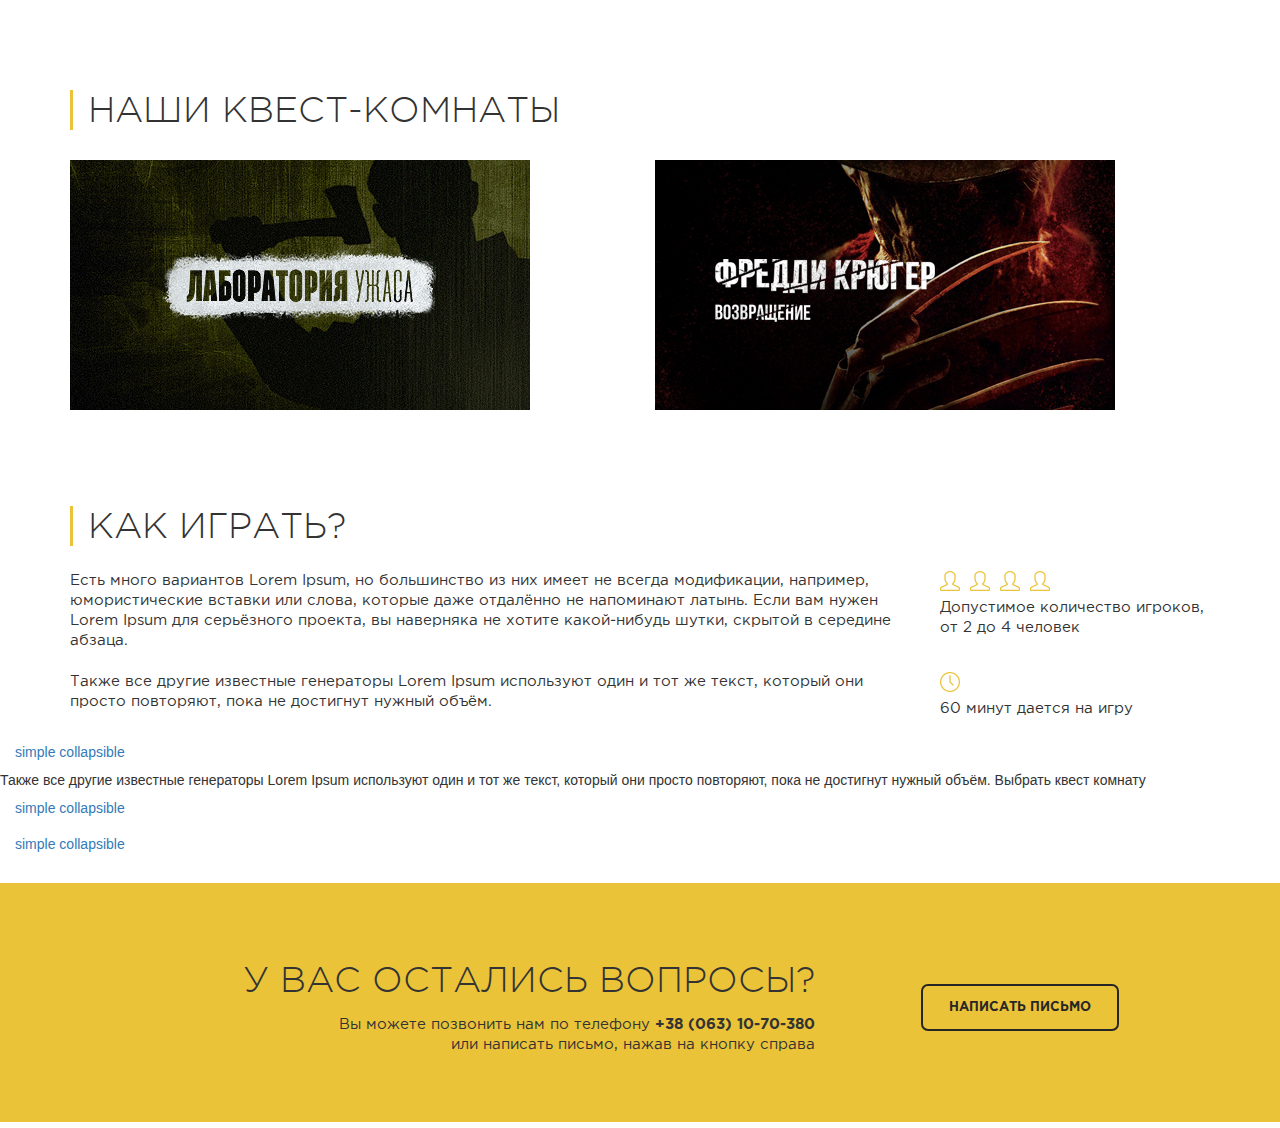
==== index.html @ c3c8abe9 "add bower.json and bower_components delete CDN bootstrap in head of all files html" ====
﻿<!DOCTYPE html>
<html lang="ru">
<head>
	<meta charset="UTF-8">
	<meta name="viewport" content="width=device-width, initial-scale=1.0">
	<script src="https://ajax.googleapis.com/ajax/libs/jquery/1.9.1/jquery.min.js"></script>
	<script src="https://maxcdn.bootstrapcdn.com/bootstrap/3.3.6/js/bootstrap.min.js" integrity="sha384-0mSbJDEHialfmuBBQP6A4Qrprq5OVfW37PRR3j5ELqxss1yVqOtnepnHVP9aJ7xS" crossorigin="anonymous"></script>
	<link rel="stylesheet" href="css/all.css">
	<link rel="stylesheet" href="css/fonts.css">

	<title>KQ Квест-комната</title>
</head>
<body>
<section class="pick_room">
	<div class="container">
		<div class="col-md-12 room_title">
			<p>
				Наши квест-комнаты
			</p>
		</div>
		<div class="rowRooms">
			<div class="col-md-6 col-lg-6 col-sm-12 col-xs-12 left_laboratory">
				<a href="html/laboratory.html">
					<div class="laboratory"></div>
				</a>
			</div>
			<div class="col-md-6 col-lg-6 col-sm-12 col-xs-12 right_kruger">
				<a href="html/laboratory.html">
					<div class="kruger"></div>
				</a>
			</div>
		</div>
	</div>
</section>

<section class="rules">
	<div class="container">
		<div class="col-md-12 title_rules">
			<p>
				Как играть?
			</p>
		</div>
		<div class="rowPlayers">
			<div class="col-md-9 left">
				<p>
					Есть много вариантов Lorem Ipsum, но большинство из них имеет не всегда
					модификации, например, юмористические вставки или слова, которые даже отдалённо
					не напоминают латынь. Если вам нужен Lorem Ipsum для серьёзного проекта, вы
					наверняка не хотите какой-нибудь шутки, скрытой в середине абзаца.
				</p>
			</div>
			<div class="col-md-3 right">
				<img src="img/rules/players.png" alt="" class="img-responsive">
				<p>
					Допустимое количество
					игроков, от 2 до 4 человек
				</p>
			</div>
		</div>
		<div class="rowTime">
			<div class="col-md-9 left">
				<p>
					Также все другие известные генераторы Lorem Ipsum используют один и тот же текст,
					который они просто повторяют, пока не достигнут нужный объём.
				</p>
			</div>
			<div class="col-md-3 right">
				<img src="img/rules/time.png" class="img-responsive" alt="">
				<p>
					60 минут дается
					на игру
				</p>
			</div>
		</div>
	</div>

<div class="accordion" id="accordion">
	<div class="accordion_group" >
		<div class="accordion-heading">
			<a class="accordion-toggle" data-toggle="collapse" href="#accordion1" data-parent="#accordion">
				simple collapsible
			</a>
			<div class="sprite_accordion">
			</div>
		</div>
		<div id="accordion1" class="accordion-body in collapse text-left">
			Также все другие известные генераторы Lorem Ipsum используют один и тот же текст, который они просто повторяют, пока не достигнут нужный объём. Выбрать квест комнату
		</div>
	</div>

	<div class="accordion_group">
		<div class="accordion-heading">
			<a class="accordion-toggle" data-toggle="collapse" href="#accordion2" data-parent="#accordion">
				simple collapsible
			</a>
			<div class="sprite_accordion">
			</div>
		</div>
		<div id="accordion2" class="accordion-body collapse text-left">
			Также все другие известные генераторы Lorem Ipsum используют один и тот же текст, который они просто повторяют, пока не достигнут нужный объём. Выбрать квест комнату
		</div>
	</div>

	<div class="accordion_group">
		<div class="accordion-heading">
			<a class="accordion-toggle" data-toggle="collapse" href="#accordion3" data-parent="#accordion">
				simple collapsible
			</a>
			<div class="sprite_accordion">
			</div>
		</div>
		<div id="accordion3" class="accordion-body collapse text-left">
			Также все другие известные генераторы Lorem Ipsum используют один и тот же текст, который они просто повторяют, пока не достигнут нужный объём. Выбрать квест комнату
		</div>
	</div>
</div>

<!--
	<div id="accordion">

		<div class="text-center" id="FAQ1">
			<button class="accordion_button" data-toggle="collapse" data-target="#accordion1" data-parent="#accordion">
 				simple collapsible
			</button>
			<div id="accordion1" class="collapse text-left">
				Также все другие известные генераторы Lorem Ipsum используют один и тот же текст, который они просто повторяют, пока не достигнут нужный объём. Выбрать квест комнату
			</div>
		</div>


			<div class="text-center" id="FAQ2">
			<button class="accordion_button collapse_active" data-toggle="collapse" data-target="#accordion2" data-parent="#accordion">
 				simple collapsible
			</button>
			<div id="accordion2" class="collapse in text-left">
				Также все другие известные генераторы Lorem Ipsum используют один и тот же текст, который они просто повторяют, пока не достигнут нужный объём. Выбрать квест комнату
			</div>
		</div>

		</div>

		</div>
-->
</section>


<section class="write_letter">
	<div class="container">
		<div class="col-md-8 questions text-right">
			<h2>У Вас остались вопросы?</h2>
			<p>
				Вы можете позвонить нам по телефону
				<span> +38 (063) 10-70-380</span>
				<br>или написать письмо, нажав на кнопку справа
			</p>
		</div>
		<div class="col-md-4 button_write text-center">
			<a href="#myModal" data-toggle="modal"> Написать письмо</a>
		</div>
	</div>

</section>


<!-------------------MODAL---------------- -->

<div class="modal fade" id="myModal" tabindex="-1">
	<div class="container popUp">
		<div class="col-md-12 col-sm-12 col-xs-12 text-right close" data-dismiss="modal">

		</div>
		<div class="col-md-12 col-sm-12 col-xs-12 content_modal">
			<p class="title_popUp">
				<span>Написать письмо</span>
			</p>
			<form action="" role="form">
				<div class="col-md-6 col-sm-12 form_name">
					<div class="form-group">
						<input type="text" class="form-control" id="name" placeholder="Ваше имя" name="name">
					</div>
				</div>
				<div class="col-md-6  col-sm-12 form_email">
					<div class="form-group">
						<input type="email" class="form-control" id="email" placeholder="Ваш E-mail" name="email">
					</div>
				</div>
				<textarea class="form-control" rows="5" name="commit" placeholder="Что Вы хотите написать?"></textarea>
				<div class="form-group text-center">
					<button type="submit" class="btn btn-default" id="modal_submit">
						Отправить письмо
					</button>
				</div>
			</form>
			<div class="confidentiality text-center">
				<p>
					Введенные данные строго конфиденциальны.
					<br>
					<a href="https://yandex.ru/legal/confidential/" target="blank"> Политика конфиденциальности </a>
				</p>
			</div>
		</div>
	</div>
</div>



</body>
</html>
---- css/all.css ----
@charset "UTF-8";
/*five parametrs (background-color, border-color,
 text-color, border-radius, text-transform) */
/*(border width, border-color, font-size, font, color */
/*!
 * Bootstrap v3.3.6 (http://getbootstrap.com)
 * Copyright 2011-2015 Twitter, Inc.
 * Licensed under MIT (https://github.com/twbs/bootstrap/blob/master/LICENSE)
 */
/*! normalize.css v3.0.3 | MIT License | github.com/necolas/normalize.css */
html {
  font-family: sans-serif;
  -ms-text-size-adjust: 100%;
  -webkit-text-size-adjust: 100%; }

body {
  margin: 0; }

article,
aside,
details,
figcaption,
figure,
footer,
header,
hgroup,
main,
menu,
nav,
section,
summary {
  display: block; }

audio,
canvas,
progress,
video {
  display: inline-block;
  vertical-align: baseline; }

audio:not([controls]) {
  display: none;
  height: 0; }

[hidden],
template {
  display: none; }

a {
  background-color: transparent; }

a:active,
a:hover {
  outline: 0; }

abbr[title] {
  border-bottom: 1px dotted; }

b,
strong {
  font-weight: bold; }

dfn {
  font-style: italic; }

h1 {
  font-size: 2em;
  margin: 0.67em 0; }

mark {
  background: #ff0;
  color: #000; }

small {
  font-size: 80%; }

sub,
sup {
  font-size: 75%;
  line-height: 0;
  position: relative;
  vertical-align: baseline; }

sup {
  top: -0.5em; }

sub {
  bottom: -0.25em; }

img {
  border: 0; }

svg:not(:root) {
  overflow: hidden; }

figure {
  margin: 1em 40px; }

hr {
  box-sizing: content-box;
  height: 0; }

pre {
  overflow: auto; }

code,
kbd,
pre,
samp {
  font-family: monospace, monospace;
  font-size: 1em; }

button,
input,
optgroup,
select,
textarea {
  color: inherit;
  font: inherit;
  margin: 0; }

button {
  overflow: visible; }

button,
select {
  text-transform: none; }

button,
html input[type="button"],
input[type="reset"],
input[type="submit"] {
  -webkit-appearance: button;
  cursor: pointer; }

button[disabled],
html input[disabled] {
  cursor: default; }

button::-moz-focus-inner,
input::-moz-focus-inner {
  border: 0;
  padding: 0; }

input {
  line-height: normal; }

input[type="checkbox"],
input[type="radio"] {
  box-sizing: border-box;
  padding: 0; }

input[type="number"]::-webkit-inner-spin-button,
input[type="number"]::-webkit-outer-spin-button {
  height: auto; }

input[type="search"] {
  -webkit-appearance: textfield;
  box-sizing: content-box; }

input[type="search"]::-webkit-search-cancel-button,
input[type="search"]::-webkit-search-decoration {
  -webkit-appearance: none; }

fieldset {
  border: 1px solid #c0c0c0;
  margin: 0 2px;
  padding: 0.35em 0.625em 0.75em; }

legend {
  border: 0;
  padding: 0; }

textarea {
  overflow: auto; }

optgroup {
  font-weight: bold; }

table {
  border-collapse: collapse;
  border-spacing: 0; }

td,
th {
  padding: 0; }

/*! Source: https://github.com/h5bp/html5-boilerplate/blob/master/src/css/main.css */
@media print {
  *,
  *:before,
  *:after {
    background: transparent !important;
    color: #000 !important;
    box-shadow: none !important;
    text-shadow: none !important; }

  a,
  a:visited {
    text-decoration: underline; }

  a[href]:after {
    content: " (" attr(href) ")"; }

  abbr[title]:after {
    content: " (" attr(title) ")"; }

  a[href^="#"]:after,
  a[href^="javascript:"]:after {
    content: ""; }

  pre,
  blockquote {
    border: 1px solid #999;
    page-break-inside: avoid; }

  thead {
    display: table-header-group; }

  tr,
  img {
    page-break-inside: avoid; }

  img {
    max-width: 100% !important; }

  p, .popUp .content_modal .confidentiality p a,
  h2,
  h3 {
    orphans: 3;
    widows: 3; }

  h2,
  h3 {
    page-break-after: avoid; }

  .navbar {
    display: none; }

  .btn > .caret,
  .dropup > .btn > .caret {
    border-top-color: #000 !important; }

  .label {
    border: 1px solid #000; }

  .table {
    border-collapse: collapse !important; }
    .table td,
    .table th {
      background-color: #fff !important; }

  .table-bordered th,
  .table-bordered td {
    border: 1px solid #ddd !important; } }
@font-face {
  font-family: 'Glyphicons Halflings';
  src: url("../fonts/bootstrap/glyphicons-halflings-regular.eot");
  src: url("../fonts/bootstrap/glyphicons-halflings-regular.eot?#iefix") format("embedded-opentype"), url("../fonts/bootstrap/glyphicons-halflings-regular.woff2") format("woff2"), url("../fonts/bootstrap/glyphicons-halflings-regular.woff") format("woff"), url("../fonts/bootstrap/glyphicons-halflings-regular.ttf") format("truetype"), url("../fonts/bootstrap/glyphicons-halflings-regular.svg#glyphicons_halflingsregular") format("svg"); }
.glyphicon {
  position: relative;
  top: 1px;
  display: inline-block;
  font-family: 'Glyphicons Halflings';
  font-style: normal;
  font-weight: normal;
  line-height: 1;
  -webkit-font-smoothing: antialiased;
  -moz-osx-font-smoothing: grayscale; }

.glyphicon-asterisk:before {
  content: "\002a"; }

.glyphicon-plus:before {
  content: "\002b"; }

.glyphicon-euro:before,
.glyphicon-eur:before {
  content: "\20ac"; }

.glyphicon-minus:before {
  content: "\2212"; }

.glyphicon-cloud:before {
  content: "\2601"; }

.glyphicon-envelope:before {
  content: "\2709"; }

.glyphicon-pencil:before {
  content: "\270f"; }

.glyphicon-glass:before {
  content: "\e001"; }

.glyphicon-music:before {
  content: "\e002"; }

.glyphicon-search:before {
  content: "\e003"; }

.glyphicon-heart:before {
  content: "\e005"; }

.glyphicon-star:before {
  content: "\e006"; }

.glyphicon-star-empty:before {
  content: "\e007"; }

.glyphicon-user:before {
  content: "\e008"; }

.glyphicon-film:before {
  content: "\e009"; }

.glyphicon-th-large:before {
  content: "\e010"; }

.glyphicon-th:before {
  content: "\e011"; }

.glyphicon-th-list:before {
  content: "\e012"; }

.glyphicon-ok:before {
  content: "\e013"; }

.glyphicon-remove:before {
  content: "\e014"; }

.glyphicon-zoom-in:before {
  content: "\e015"; }

.glyphicon-zoom-out:before {
  content: "\e016"; }

.glyphicon-off:before {
  content: "\e017"; }

.glyphicon-signal:before {
  content: "\e018"; }

.glyphicon-cog:before {
  content: "\e019"; }

.glyphicon-trash:before {
  content: "\e020"; }

.glyphicon-home:before {
  content: "\e021"; }

.glyphicon-file:before {
  content: "\e022"; }

.glyphicon-time:before {
  content: "\e023"; }

.glyphicon-road:before {
  content: "\e024"; }

.glyphicon-download-alt:before {
  content: "\e025"; }

.glyphicon-download:before {
  content: "\e026"; }

.glyphicon-upload:before {
  content: "\e027"; }

.glyphicon-inbox:before {
  content: "\e028"; }

.glyphicon-play-circle:before {
  content: "\e029"; }

.glyphicon-repeat:before {
  content: "\e030"; }

.glyphicon-refresh:before {
  content: "\e031"; }

.glyphicon-list-alt:before {
  content: "\e032"; }

.glyphicon-lock:before {
  content: "\e033"; }

.glyphicon-flag:before {
  content: "\e034"; }

.glyphicon-headphones:before {
  content: "\e035"; }

.glyphicon-volume-off:before {
  content: "\e036"; }

.glyphicon-volume-down:before {
  content: "\e037"; }

.glyphicon-volume-up:before {
  content: "\e038"; }

.glyphicon-qrcode:before {
  content: "\e039"; }

.glyphicon-barcode:before {
  content: "\e040"; }

.glyphicon-tag:before {
  content: "\e041"; }

.glyphicon-tags:before {
  content: "\e042"; }

.glyphicon-book:before {
  content: "\e043"; }

.glyphicon-bookmark:before {
  content: "\e044"; }

.glyphicon-print:before {
  content: "\e045"; }

.glyphicon-camera:before {
  content: "\e046"; }

.glyphicon-font:before {
  content: "\e047"; }

.glyphicon-bold:before {
  content: "\e048"; }

.glyphicon-italic:before {
  content: "\e049"; }

.glyphicon-text-height:before {
  content: "\e050"; }

.glyphicon-text-width:before {
  content: "\e051"; }

.glyphicon-align-left:before {
  content: "\e052"; }

.glyphicon-align-center:before {
  content: "\e053"; }

.glyphicon-align-right:before {
  content: "\e054"; }

.glyphicon-align-justify:before {
  content: "\e055"; }

.glyphicon-list:before {
  content: "\e056"; }

.glyphicon-indent-left:before {
  content: "\e057"; }

.glyphicon-indent-right:before {
  content: "\e058"; }

.glyphicon-facetime-video:before {
  content: "\e059"; }

.glyphicon-picture:before {
  content: "\e060"; }

.glyphicon-map-marker:before {
  content: "\e062"; }

.glyphicon-adjust:before {
  content: "\e063"; }

.glyphicon-tint:before {
  content: "\e064"; }

.glyphicon-edit:before {
  content: "\e065"; }

.glyphicon-share:before {
  content: "\e066"; }

.glyphicon-check:before {
  content: "\e067"; }

.glyphicon-move:before {
  content: "\e068"; }

.glyphicon-step-backward:before {
  content: "\e069"; }

.glyphicon-fast-backward:before {
  content: "\e070"; }

.glyphicon-backward:before {
  content: "\e071"; }

.glyphicon-play:before {
  content: "\e072"; }

.glyphicon-pause:before {
  content: "\e073"; }

.glyphicon-stop:before {
  content: "\e074"; }

.glyphicon-forward:before {
  content: "\e075"; }

.glyphicon-fast-forward:before {
  content: "\e076"; }

.glyphicon-step-forward:before {
  content: "\e077"; }

.glyphicon-eject:before {
  content: "\e078"; }

.glyphicon-chevron-left:before {
  content: "\e079"; }

.glyphicon-chevron-right:before {
  content: "\e080"; }

.glyphicon-plus-sign:before {
  content: "\e081"; }

.glyphicon-minus-sign:before {
  content: "\e082"; }

.glyphicon-remove-sign:before {
  content: "\e083"; }

.glyphicon-ok-sign:before {
  content: "\e084"; }

.glyphicon-question-sign:before {
  content: "\e085"; }

.glyphicon-info-sign:before {
  content: "\e086"; }

.glyphicon-screenshot:before {
  content: "\e087"; }

.glyphicon-remove-circle:before {
  content: "\e088"; }

.glyphicon-ok-circle:before {
  content: "\e089"; }

.glyphicon-ban-circle:before {
  content: "\e090"; }

.glyphicon-arrow-left:before {
  content: "\e091"; }

.glyphicon-arrow-right:before {
  content: "\e092"; }

.glyphicon-arrow-up:before {
  content: "\e093"; }

.glyphicon-arrow-down:before {
  content: "\e094"; }

.glyphicon-share-alt:before {
  content: "\e095"; }

.glyphicon-resize-full:before {
  content: "\e096"; }

.glyphicon-resize-small:before {
  content: "\e097"; }

.glyphicon-exclamation-sign:before {
  content: "\e101"; }

.glyphicon-gift:before {
  content: "\e102"; }

.glyphicon-leaf:before {
  content: "\e103"; }

.glyphicon-fire:before {
  content: "\e104"; }

.glyphicon-eye-open:before {
  content: "\e105"; }

.glyphicon-eye-close:before {
  content: "\e106"; }

.glyphicon-warning-sign:before {
  content: "\e107"; }

.glyphicon-plane:before {
  content: "\e108"; }

.glyphicon-calendar:before {
  content: "\e109"; }

.glyphicon-random:before {
  content: "\e110"; }

.glyphicon-comment:before {
  content: "\e111"; }

.glyphicon-magnet:before {
  content: "\e112"; }

.glyphicon-chevron-up:before {
  content: "\e113"; }

.glyphicon-chevron-down:before {
  content: "\e114"; }

.glyphicon-retweet:before {
  content: "\e115"; }

.glyphicon-shopping-cart:before {
  content: "\e116"; }

.glyphicon-folder-close:before {
  content: "\e117"; }

.glyphicon-folder-open:before {
  content: "\e118"; }

.glyphicon-resize-vertical:before {
  content: "\e119"; }

.glyphicon-resize-horizontal:before {
  content: "\e120"; }

.glyphicon-hdd:before {
  content: "\e121"; }

.glyphicon-bullhorn:before {
  content: "\e122"; }

.glyphicon-bell:before {
  content: "\e123"; }

.glyphicon-certificate:before {
  content: "\e124"; }

.glyphicon-thumbs-up:before {
  content: "\e125"; }

.glyphicon-thumbs-down:before {
  content: "\e126"; }

.glyphicon-hand-right:before {
  content: "\e127"; }

.glyphicon-hand-left:before {
  content: "\e128"; }

.glyphicon-hand-up:before {
  content: "\e129"; }

.glyphicon-hand-down:before {
  content: "\e130"; }

.glyphicon-circle-arrow-right:before {
  content: "\e131"; }

.glyphicon-circle-arrow-left:before {
  content: "\e132"; }

.glyphicon-circle-arrow-up:before {
  content: "\e133"; }

.glyphicon-circle-arrow-down:before {
  content: "\e134"; }

.glyphicon-globe:before {
  content: "\e135"; }

.glyphicon-wrench:before {
  content: "\e136"; }

.glyphicon-tasks:before {
  content: "\e137"; }

.glyphicon-filter:before {
  content: "\e138"; }

.glyphicon-briefcase:before {
  content: "\e139"; }

.glyphicon-fullscreen:before {
  content: "\e140"; }

.glyphicon-dashboard:before {
  content: "\e141"; }

.glyphicon-paperclip:before {
  content: "\e142"; }

.glyphicon-heart-empty:before {
  content: "\e143"; }

.glyphicon-link:before {
  content: "\e144"; }

.glyphicon-phone:before {
  content: "\e145"; }

.glyphicon-pushpin:before {
  content: "\e146"; }

.glyphicon-usd:before {
  content: "\e148"; }

.glyphicon-gbp:before {
  content: "\e149"; }

.glyphicon-sort:before {
  content: "\e150"; }

.glyphicon-sort-by-alphabet:before {
  content: "\e151"; }

.glyphicon-sort-by-alphabet-alt:before {
  content: "\e152"; }

.glyphicon-sort-by-order:before {
  content: "\e153"; }

.glyphicon-sort-by-order-alt:before {
  content: "\e154"; }

.glyphicon-sort-by-attributes:before {
  content: "\e155"; }

.glyphicon-sort-by-attributes-alt:before {
  content: "\e156"; }

.glyphicon-unchecked:before {
  content: "\e157"; }

.glyphicon-expand:before {
  content: "\e158"; }

.glyphicon-collapse-down:before {
  content: "\e159"; }

.glyphicon-collapse-up:before {
  content: "\e160"; }

.glyphicon-log-in:before {
  content: "\e161"; }

.glyphicon-flash:before {
  content: "\e162"; }

.glyphicon-log-out:before {
  content: "\e163"; }

.glyphicon-new-window:before {
  content: "\e164"; }

.glyphicon-record:before {
  content: "\e165"; }

.glyphicon-save:before {
  content: "\e166"; }

.glyphicon-open:before {
  content: "\e167"; }

.glyphicon-saved:before {
  content: "\e168"; }

.glyphicon-import:before {
  content: "\e169"; }

.glyphicon-export:before {
  content: "\e170"; }

.glyphicon-send:before {
  content: "\e171"; }

.glyphicon-floppy-disk:before {
  content: "\e172"; }

.glyphicon-floppy-saved:before {
  content: "\e173"; }

.glyphicon-floppy-remove:before {
  content: "\e174"; }

.glyphicon-floppy-save:before {
  content: "\e175"; }

.glyphicon-floppy-open:before {
  content: "\e176"; }

.glyphicon-credit-card:before {
  content: "\e177"; }

.glyphicon-transfer:before {
  content: "\e178"; }

.glyphicon-cutlery:before {
  content: "\e179"; }

.glyphicon-header:before {
  content: "\e180"; }

.glyphicon-compressed:before {
  content: "\e181"; }

.glyphicon-earphone:before {
  content: "\e182"; }

.glyphicon-phone-alt:before {
  content: "\e183"; }

.glyphicon-tower:before {
  content: "\e184"; }

.glyphicon-stats:before {
  content: "\e185"; }

.glyphicon-sd-video:before {
  content: "\e186"; }

.glyphicon-hd-video:before {
  content: "\e187"; }

.glyphicon-subtitles:before {
  content: "\e188"; }

.glyphicon-sound-stereo:before {
  content: "\e189"; }

.glyphicon-sound-dolby:before {
  content: "\e190"; }

.glyphicon-sound-5-1:before {
  content: "\e191"; }

.glyphicon-sound-6-1:before {
  content: "\e192"; }

.glyphicon-sound-7-1:before {
  content: "\e193"; }

.glyphicon-copyright-mark:before {
  content: "\e194"; }

.glyphicon-registration-mark:before {
  content: "\e195"; }

.glyphicon-cloud-download:before {
  content: "\e197"; }

.glyphicon-cloud-upload:before {
  content: "\e198"; }

.glyphicon-tree-conifer:before {
  content: "\e199"; }

.glyphicon-tree-deciduous:before {
  content: "\e200"; }

.glyphicon-cd:before {
  content: "\e201"; }

.glyphicon-save-file:before {
  content: "\e202"; }

.glyphicon-open-file:before {
  content: "\e203"; }

.glyphicon-level-up:before {
  content: "\e204"; }

.glyphicon-copy:before {
  content: "\e205"; }

.glyphicon-paste:before {
  content: "\e206"; }

.glyphicon-alert:before {
  content: "\e209"; }

.glyphicon-equalizer:before {
  content: "\e210"; }

.glyphicon-king:before {
  content: "\e211"; }

.glyphicon-queen:before {
  content: "\e212"; }

.glyphicon-pawn:before {
  content: "\e213"; }

.glyphicon-bishop:before {
  content: "\e214"; }

.glyphicon-knight:before {
  content: "\e215"; }

.glyphicon-baby-formula:before {
  content: "\e216"; }

.glyphicon-tent:before {
  content: "\26fa"; }

.glyphicon-blackboard:before {
  content: "\e218"; }

.glyphicon-bed:before {
  content: "\e219"; }

.glyphicon-apple:before {
  content: "\f8ff"; }

.glyphicon-erase:before {
  content: "\e221"; }

.glyphicon-hourglass:before {
  content: "\231b"; }

.glyphicon-lamp:before {
  content: "\e223"; }

.glyphicon-duplicate:before {
  content: "\e224"; }

.glyphicon-piggy-bank:before {
  content: "\e225"; }

.glyphicon-scissors:before {
  content: "\e226"; }

.glyphicon-bitcoin:before {
  content: "\e227"; }

.glyphicon-btc:before {
  content: "\e227"; }

.glyphicon-xbt:before {
  content: "\e227"; }

.glyphicon-yen:before {
  content: "\00a5"; }

.glyphicon-jpy:before {
  content: "\00a5"; }

.glyphicon-ruble:before {
  content: "\20bd"; }

.glyphicon-rub:before {
  content: "\20bd"; }

.glyphicon-scale:before {
  content: "\e230"; }

.glyphicon-ice-lolly:before {
  content: "\e231"; }

.glyphicon-ice-lolly-tasted:before {
  content: "\e232"; }

.glyphicon-education:before {
  content: "\e233"; }

.glyphicon-option-horizontal:before {
  content: "\e234"; }

.glyphicon-option-vertical:before {
  content: "\e235"; }

.glyphicon-menu-hamburger:before {
  content: "\e236"; }

.glyphicon-modal-window:before {
  content: "\e237"; }

.glyphicon-oil:before {
  content: "\e238"; }

.glyphicon-grain:before {
  content: "\e239"; }

.glyphicon-sunglasses:before {
  content: "\e240"; }

.glyphicon-text-size:before {
  content: "\e241"; }

.glyphicon-text-color:before {
  content: "\e242"; }

.glyphicon-text-background:before {
  content: "\e243"; }

.glyphicon-object-align-top:before {
  content: "\e244"; }

.glyphicon-object-align-bottom:before {
  content: "\e245"; }

.glyphicon-object-align-horizontal:before {
  content: "\e246"; }

.glyphicon-object-align-left:before {
  content: "\e247"; }

.glyphicon-object-align-vertical:before {
  content: "\e248"; }

.glyphicon-object-align-right:before {
  content: "\e249"; }

.glyphicon-triangle-right:before {
  content: "\e250"; }

.glyphicon-triangle-left:before {
  content: "\e251"; }

.glyphicon-triangle-bottom:before {
  content: "\e252"; }

.glyphicon-triangle-top:before {
  content: "\e253"; }

.glyphicon-console:before {
  content: "\e254"; }

.glyphicon-superscript:before {
  content: "\e255"; }

.glyphicon-subscript:before {
  content: "\e256"; }

.glyphicon-menu-left:before {
  content: "\e257"; }

.glyphicon-menu-right:before {
  content: "\e258"; }

.glyphicon-menu-down:before {
  content: "\e259"; }

.glyphicon-menu-up:before {
  content: "\e260"; }

* {
  box-sizing: border-box; }

*:before,
*:after {
  box-sizing: border-box; }

html {
  font-size: 10px;
  -webkit-tap-highlight-color: transparent; }

body {
  font-family: "Helvetica Neue", Helvetica, Arial, sans-serif;
  font-size: 14px;
  line-height: 1.42857;
  color: #333333;
  background-color: #fff; }

input,
button,
select,
textarea {
  font-family: inherit;
  font-size: inherit;
  line-height: inherit; }

a {
  color: #337ab7;
  text-decoration: none; }
  a:hover, a:focus {
    color: #23527c;
    text-decoration: underline; }
  a:focus {
    outline: thin dotted;
    outline: 5px auto -webkit-focus-ring-color;
    outline-offset: -2px; }

figure {
  margin: 0; }

img {
  vertical-align: middle; }

.img-responsive {
  display: block;
  max-width: 100%;
  height: auto; }

.img-rounded {
  border-radius: 6px; }

.img-thumbnail {
  padding: 4px;
  line-height: 1.42857;
  background-color: #fff;
  border: 1px solid #ddd;
  border-radius: 4px;
  -webkit-transition: all 0.2s ease-in-out;
  transition: all 0.2s ease-in-out;
  display: inline-block;
  max-width: 100%;
  height: auto; }

.img-circle {
  border-radius: 50%; }

hr {
  margin-top: 20px;
  margin-bottom: 20px;
  border: 0;
  border-top: 1px solid #eeeeee; }

.sr-only {
  position: absolute;
  width: 1px;
  height: 1px;
  margin: -1px;
  padding: 0;
  overflow: hidden;
  clip: rect(0, 0, 0, 0);
  border: 0; }

.sr-only-focusable:active, .sr-only-focusable:focus {
  position: static;
  width: auto;
  height: auto;
  margin: 0;
  overflow: visible;
  clip: auto; }

[role="button"] {
  cursor: pointer; }

h1, h2, h3, h4, h5, h6,
.h1, .h2, .h3, .h4, .h5, .h6 {
  font-family: inherit;
  font-weight: 500;
  line-height: 1.1;
  color: inherit; }
  h1 small,
  h1 .small, h2 small,
  h2 .small, h3 small,
  h3 .small, h4 small,
  h4 .small, h5 small,
  h5 .small, h6 small,
  h6 .small,
  .h1 small,
  .h1 .small, .h2 small,
  .h2 .small, .h3 small,
  .h3 .small, .h4 small,
  .h4 .small, .h5 small,
  .h5 .small, .h6 small,
  .h6 .small {
    font-weight: normal;
    line-height: 1;
    color: #777777; }

h1, .h1,
h2, .h2,
h3, .h3 {
  margin-top: 20px;
  margin-bottom: 10px; }
  h1 small,
  h1 .small, .h1 small,
  .h1 .small,
  h2 small,
  h2 .small, .h2 small,
  .h2 .small,
  h3 small,
  h3 .small, .h3 small,
  .h3 .small {
    font-size: 65%; }

h4, .h4,
h5, .h5,
h6, .h6 {
  margin-top: 10px;
  margin-bottom: 10px; }
  h4 small,
  h4 .small, .h4 small,
  .h4 .small,
  h5 small,
  h5 .small, .h5 small,
  .h5 .small,
  h6 small,
  h6 .small, .h6 small,
  .h6 .small {
    font-size: 75%; }

h1, .h1 {
  font-size: 36px; }

h2, .h2 {
  font-size: 30px; }

h3, .h3 {
  font-size: 24px; }

h4, .h4 {
  font-size: 18px; }

h5, .h5 {
  font-size: 14px; }

h6, .h6 {
  font-size: 12px; }

p, .popUp .content_modal .confidentiality p a {
  margin: 0 0 10px; }

.lead {
  margin-bottom: 20px;
  font-size: 16px;
  font-weight: 300;
  line-height: 1.4; }
  @media (min-width: 768px) {
    .lead {
      font-size: 21px; } }

small,
.small {
  font-size: 85%; }

mark,
.mark {
  background-color: #fcf8e3;
  padding: .2em; }

.text-left {
  text-align: left; }

.text-right {
  text-align: right; }

.text-center {
  text-align: center; }

.text-justify {
  text-align: justify; }

.text-nowrap {
  white-space: nowrap; }

.text-lowercase {
  text-transform: lowercase; }

.text-uppercase, .initialism {
  text-transform: uppercase; }

.text-capitalize {
  text-transform: capitalize; }

.text-muted {
  color: #777777; }

.text-primary {
  color: #337ab7; }

a.text-primary:hover,
a.text-primary:focus {
  color: #286090; }

.text-success {
  color: #3c763d; }

a.text-success:hover,
a.text-success:focus {
  color: #2b542c; }

.text-info {
  color: #31708f; }

a.text-info:hover,
a.text-info:focus {
  color: #245269; }

.text-warning {
  color: #8a6d3b; }

a.text-warning:hover,
a.text-warning:focus {
  color: #66512c; }

.text-danger {
  color: #a94442; }

a.text-danger:hover,
a.text-danger:focus {
  color: #843534; }

.bg-primary {
  color: #fff; }

.bg-primary {
  background-color: #337ab7; }

a.bg-primary:hover,
a.bg-primary:focus {
  background-color: #286090; }

.bg-success {
  background-color: #dff0d8; }

a.bg-success:hover,
a.bg-success:focus {
  background-color: #c1e2b3; }

.bg-info {
  background-color: #d9edf7; }

a.bg-info:hover,
a.bg-info:focus {
  background-color: #afd9ee; }

.bg-warning {
  background-color: #fcf8e3; }

a.bg-warning:hover,
a.bg-warning:focus {
  background-color: #f7ecb5; }

.bg-danger {
  background-color: #f2dede; }

a.bg-danger:hover,
a.bg-danger:focus {
  background-color: #e4b9b9; }

.page-header {
  padding-bottom: 9px;
  margin: 40px 0 20px;
  border-bottom: 1px solid #eeeeee; }

ul,
ol {
  margin-top: 0;
  margin-bottom: 10px; }
  ul ul,
  ul ol,
  ol ul,
  ol ol {
    margin-bottom: 0; }

.list-unstyled {
  padding-left: 0;
  list-style: none; }

.list-inline {
  padding-left: 0;
  list-style: none;
  margin-left: -5px; }
  .list-inline > li {
    display: inline-block;
    padding-left: 5px;
    padding-right: 5px; }

dl {
  margin-top: 0;
  margin-bottom: 20px; }

dt,
dd {
  line-height: 1.42857; }

dt {
  font-weight: bold; }

dd {
  margin-left: 0; }

.dl-horizontal dd:before, .dl-horizontal dd:after {
  content: " ";
  display: table; }
.dl-horizontal dd:after {
  clear: both; }
@media (min-width: 768px) {
  .dl-horizontal dt {
    float: left;
    width: 160px;
    clear: left;
    text-align: right;
    overflow: hidden;
    text-overflow: ellipsis;
    white-space: nowrap; }
  .dl-horizontal dd {
    margin-left: 180px; } }

abbr[title],
abbr[data-original-title] {
  cursor: help;
  border-bottom: 1px dotted #777777; }

.initialism {
  font-size: 90%; }

blockquote {
  padding: 10px 20px;
  margin: 0 0 20px;
  font-size: 17.5px;
  border-left: 5px solid #eeeeee; }
  blockquote p:last-child, blockquote .popUp .content_modal .confidentiality p a:last-child, .popUp .content_modal .confidentiality p blockquote a:last-child,
  blockquote ul:last-child,
  blockquote ol:last-child {
    margin-bottom: 0; }
  blockquote footer,
  blockquote small,
  blockquote .small {
    display: block;
    font-size: 80%;
    line-height: 1.42857;
    color: #777777; }
    blockquote footer:before,
    blockquote small:before,
    blockquote .small:before {
      content: '\2014 \00A0'; }

.blockquote-reverse,
blockquote.pull-right {
  padding-right: 15px;
  padding-left: 0;
  border-right: 5px solid #eeeeee;
  border-left: 0;
  text-align: right; }
  .blockquote-reverse footer:before,
  .blockquote-reverse small:before,
  .blockquote-reverse .small:before,
  blockquote.pull-right footer:before,
  blockquote.pull-right small:before,
  blockquote.pull-right .small:before {
    content: ''; }
  .blockquote-reverse footer:after,
  .blockquote-reverse small:after,
  .blockquote-reverse .small:after,
  blockquote.pull-right footer:after,
  blockquote.pull-right small:after,
  blockquote.pull-right .small:after {
    content: '\00A0 \2014'; }

address {
  margin-bottom: 20px;
  font-style: normal;
  line-height: 1.42857; }

code,
kbd,
pre,
samp {
  font-family: Menlo, Monaco, Consolas, "Courier New", monospace; }

code {
  padding: 2px 4px;
  font-size: 90%;
  color: #c7254e;
  background-color: #f9f2f4;
  border-radius: 4px; }

kbd {
  padding: 2px 4px;
  font-size: 90%;
  color: #fff;
  background-color: #333;
  border-radius: 3px;
  box-shadow: inset 0 -1px 0 rgba(0, 0, 0, 0.25); }
  kbd kbd {
    padding: 0;
    font-size: 100%;
    font-weight: bold;
    box-shadow: none; }

pre {
  display: block;
  padding: 9.5px;
  margin: 0 0 10px;
  font-size: 13px;
  line-height: 1.42857;
  word-break: break-all;
  word-wrap: break-word;
  color: #333333;
  background-color: #f5f5f5;
  border: 1px solid #ccc;
  border-radius: 4px; }
  pre code {
    padding: 0;
    font-size: inherit;
    color: inherit;
    white-space: pre-wrap;
    background-color: transparent;
    border-radius: 0; }

.pre-scrollable {
  max-height: 340px;
  overflow-y: scroll; }

.container {
  margin-right: auto;
  margin-left: auto;
  padding-left: 15px;
  padding-right: 15px; }
  .container:before, .container:after {
    content: " ";
    display: table; }
  .container:after {
    clear: both; }
  @media (min-width: 768px) {
    .container {
      width: 750px; } }
  @media (min-width: 992px) {
    .container {
      width: 970px; } }
  @media (min-width: 1200px) {
    .container {
      width: 1170px; } }

.container-fluid {
  margin-right: auto;
  margin-left: auto;
  padding-left: 15px;
  padding-right: 15px; }
  .container-fluid:before, .container-fluid:after {
    content: " ";
    display: table; }
  .container-fluid:after {
    clear: both; }

.row {
  margin-left: -15px;
  margin-right: -15px; }
  .row:before, .row:after {
    content: " ";
    display: table; }
  .row:after {
    clear: both; }

.col-xs-1, .col-sm-1, .col-md-1, .col-lg-1, .col-xs-2, .col-sm-2, .col-md-2, .col-lg-2, .col-xs-3, .col-sm-3, .col-md-3, .col-lg-3, .col-xs-4, .col-sm-4, .col-md-4, .col-lg-4, .col-xs-5, .col-sm-5, .col-md-5, .col-lg-5, .col-xs-6, .col-sm-6, .col-md-6, .col-lg-6, .col-xs-7, .col-sm-7, .col-md-7, .col-lg-7, .col-xs-8, .col-sm-8, .col-md-8, .col-lg-8, .col-xs-9, .col-sm-9, .col-md-9, .col-lg-9, .col-xs-10, .col-sm-10, .col-md-10, .col-lg-10, .col-xs-11, .col-sm-11, .col-md-11, .col-lg-11, .col-xs-12, .col-sm-12, .col-md-12, .col-lg-12 {
  position: relative;
  min-height: 1px;
  padding-left: 15px;
  padding-right: 15px; }

.col-xs-1, .col-xs-2, .col-xs-3, .col-xs-4, .col-xs-5, .col-xs-6, .col-xs-7, .col-xs-8, .col-xs-9, .col-xs-10, .col-xs-11, .col-xs-12 {
  float: left; }

.col-xs-1 {
  width: 8.33333%; }

.col-xs-2 {
  width: 16.66667%; }

.col-xs-3 {
  width: 25%; }

.col-xs-4 {
  width: 33.33333%; }

.col-xs-5 {
  width: 41.66667%; }

.col-xs-6 {
  width: 50%; }

.col-xs-7 {
  width: 58.33333%; }

.col-xs-8 {
  width: 66.66667%; }

.col-xs-9 {
  width: 75%; }

.col-xs-10 {
  width: 83.33333%; }

.col-xs-11 {
  width: 91.66667%; }

.col-xs-12 {
  width: 100%; }

.col-xs-pull-0 {
  right: auto; }

.col-xs-pull-1 {
  right: 8.33333%; }

.col-xs-pull-2 {
  right: 16.66667%; }

.col-xs-pull-3 {
  right: 25%; }

.col-xs-pull-4 {
  right: 33.33333%; }

.col-xs-pull-5 {
  right: 41.66667%; }

.col-xs-pull-6 {
  right: 50%; }

.col-xs-pull-7 {
  right: 58.33333%; }

.col-xs-pull-8 {
  right: 66.66667%; }

.col-xs-pull-9 {
  right: 75%; }

.col-xs-pull-10 {
  right: 83.33333%; }

.col-xs-pull-11 {
  right: 91.66667%; }

.col-xs-pull-12 {
  right: 100%; }

.col-xs-push-0 {
  left: auto; }

.col-xs-push-1 {
  left: 8.33333%; }

.col-xs-push-2 {
  left: 16.66667%; }

.col-xs-push-3 {
  left: 25%; }

.col-xs-push-4 {
  left: 33.33333%; }

.col-xs-push-5 {
  left: 41.66667%; }

.col-xs-push-6 {
  left: 50%; }

.col-xs-push-7 {
  left: 58.33333%; }

.col-xs-push-8 {
  left: 66.66667%; }

.col-xs-push-9 {
  left: 75%; }

.col-xs-push-10 {
  left: 83.33333%; }

.col-xs-push-11 {
  left: 91.66667%; }

.col-xs-push-12 {
  left: 100%; }

.col-xs-offset-0 {
  margin-left: 0%; }

.col-xs-offset-1 {
  margin-left: 8.33333%; }

.col-xs-offset-2 {
  margin-left: 16.66667%; }

.col-xs-offset-3 {
  margin-left: 25%; }

.col-xs-offset-4 {
  margin-left: 33.33333%; }

.col-xs-offset-5 {
  margin-left: 41.66667%; }

.col-xs-offset-6 {
  margin-left: 50%; }

.col-xs-offset-7 {
  margin-left: 58.33333%; }

.col-xs-offset-8 {
  margin-left: 66.66667%; }

.col-xs-offset-9 {
  margin-left: 75%; }

.col-xs-offset-10 {
  margin-left: 83.33333%; }

.col-xs-offset-11 {
  margin-left: 91.66667%; }

.col-xs-offset-12 {
  margin-left: 100%; }

@media (min-width: 768px) {
  .col-sm-1, .col-sm-2, .col-sm-3, .col-sm-4, .col-sm-5, .col-sm-6, .col-sm-7, .col-sm-8, .col-sm-9, .col-sm-10, .col-sm-11, .col-sm-12 {
    float: left; }

  .col-sm-1 {
    width: 8.33333%; }

  .col-sm-2 {
    width: 16.66667%; }

  .col-sm-3 {
    width: 25%; }

  .col-sm-4 {
    width: 33.33333%; }

  .col-sm-5 {
    width: 41.66667%; }

  .col-sm-6 {
    width: 50%; }

  .col-sm-7 {
    width: 58.33333%; }

  .col-sm-8 {
    width: 66.66667%; }

  .col-sm-9 {
    width: 75%; }

  .col-sm-10 {
    width: 83.33333%; }

  .col-sm-11 {
    width: 91.66667%; }

  .col-sm-12 {
    width: 100%; }

  .col-sm-pull-0 {
    right: auto; }

  .col-sm-pull-1 {
    right: 8.33333%; }

  .col-sm-pull-2 {
    right: 16.66667%; }

  .col-sm-pull-3 {
    right: 25%; }

  .col-sm-pull-4 {
    right: 33.33333%; }

  .col-sm-pull-5 {
    right: 41.66667%; }

  .col-sm-pull-6 {
    right: 50%; }

  .col-sm-pull-7 {
    right: 58.33333%; }

  .col-sm-pull-8 {
    right: 66.66667%; }

  .col-sm-pull-9 {
    right: 75%; }

  .col-sm-pull-10 {
    right: 83.33333%; }

  .col-sm-pull-11 {
    right: 91.66667%; }

  .col-sm-pull-12 {
    right: 100%; }

  .col-sm-push-0 {
    left: auto; }

  .col-sm-push-1 {
    left: 8.33333%; }

  .col-sm-push-2 {
    left: 16.66667%; }

  .col-sm-push-3 {
    left: 25%; }

  .col-sm-push-4 {
    left: 33.33333%; }

  .col-sm-push-5 {
    left: 41.66667%; }

  .col-sm-push-6 {
    left: 50%; }

  .col-sm-push-7 {
    left: 58.33333%; }

  .col-sm-push-8 {
    left: 66.66667%; }

  .col-sm-push-9 {
    left: 75%; }

  .col-sm-push-10 {
    left: 83.33333%; }

  .col-sm-push-11 {
    left: 91.66667%; }

  .col-sm-push-12 {
    left: 100%; }

  .col-sm-offset-0 {
    margin-left: 0%; }

  .col-sm-offset-1 {
    margin-left: 8.33333%; }

  .col-sm-offset-2 {
    margin-left: 16.66667%; }

  .col-sm-offset-3 {
    margin-left: 25%; }

  .col-sm-offset-4 {
    margin-left: 33.33333%; }

  .col-sm-offset-5 {
    margin-left: 41.66667%; }

  .col-sm-offset-6 {
    margin-left: 50%; }

  .col-sm-offset-7 {
    margin-left: 58.33333%; }

  .col-sm-offset-8 {
    margin-left: 66.66667%; }

  .col-sm-offset-9 {
    margin-left: 75%; }

  .col-sm-offset-10 {
    margin-left: 83.33333%; }

  .col-sm-offset-11 {
    margin-left: 91.66667%; }

  .col-sm-offset-12 {
    margin-left: 100%; } }
@media (min-width: 992px) {
  .col-md-1, .col-md-2, .col-md-3, .col-md-4, .col-md-5, .col-md-6, .col-md-7, .col-md-8, .col-md-9, .col-md-10, .col-md-11, .col-md-12 {
    float: left; }

  .col-md-1 {
    width: 8.33333%; }

  .col-md-2 {
    width: 16.66667%; }

  .col-md-3 {
    width: 25%; }

  .col-md-4 {
    width: 33.33333%; }

  .col-md-5 {
    width: 41.66667%; }

  .col-md-6 {
    width: 50%; }

  .col-md-7 {
    width: 58.33333%; }

  .col-md-8 {
    width: 66.66667%; }

  .col-md-9 {
    width: 75%; }

  .col-md-10 {
    width: 83.33333%; }

  .col-md-11 {
    width: 91.66667%; }

  .col-md-12 {
    width: 100%; }

  .col-md-pull-0 {
    right: auto; }

  .col-md-pull-1 {
    right: 8.33333%; }

  .col-md-pull-2 {
    right: 16.66667%; }

  .col-md-pull-3 {
    right: 25%; }

  .col-md-pull-4 {
    right: 33.33333%; }

  .col-md-pull-5 {
    right: 41.66667%; }

  .col-md-pull-6 {
    right: 50%; }

  .col-md-pull-7 {
    right: 58.33333%; }

  .col-md-pull-8 {
    right: 66.66667%; }

  .col-md-pull-9 {
    right: 75%; }

  .col-md-pull-10 {
    right: 83.33333%; }

  .col-md-pull-11 {
    right: 91.66667%; }

  .col-md-pull-12 {
    right: 100%; }

  .col-md-push-0 {
    left: auto; }

  .col-md-push-1 {
    left: 8.33333%; }

  .col-md-push-2 {
    left: 16.66667%; }

  .col-md-push-3 {
    left: 25%; }

  .col-md-push-4 {
    left: 33.33333%; }

  .col-md-push-5 {
    left: 41.66667%; }

  .col-md-push-6 {
    left: 50%; }

  .col-md-push-7 {
    left: 58.33333%; }

  .col-md-push-8 {
    left: 66.66667%; }

  .col-md-push-9 {
    left: 75%; }

  .col-md-push-10 {
    left: 83.33333%; }

  .col-md-push-11 {
    left: 91.66667%; }

  .col-md-push-12 {
    left: 100%; }

  .col-md-offset-0 {
    margin-left: 0%; }

  .col-md-offset-1 {
    margin-left: 8.33333%; }

  .col-md-offset-2 {
    margin-left: 16.66667%; }

  .col-md-offset-3 {
    margin-left: 25%; }

  .col-md-offset-4 {
    margin-left: 33.33333%; }

  .col-md-offset-5 {
    margin-left: 41.66667%; }

  .col-md-offset-6 {
    margin-left: 50%; }

  .col-md-offset-7 {
    margin-left: 58.33333%; }

  .col-md-offset-8 {
    margin-left: 66.66667%; }

  .col-md-offset-9 {
    margin-left: 75%; }

  .col-md-offset-10 {
    margin-left: 83.33333%; }

  .col-md-offset-11 {
    margin-left: 91.66667%; }

  .col-md-offset-12 {
    margin-left: 100%; } }
@media (min-width: 1200px) {
  .col-lg-1, .col-lg-2, .col-lg-3, .col-lg-4, .col-lg-5, .col-lg-6, .col-lg-7, .col-lg-8, .col-lg-9, .col-lg-10, .col-lg-11, .col-lg-12 {
    float: left; }

  .col-lg-1 {
    width: 8.33333%; }

  .col-lg-2 {
    width: 16.66667%; }

  .col-lg-3 {
    width: 25%; }

  .col-lg-4 {
    width: 33.33333%; }

  .col-lg-5 {
    width: 41.66667%; }

  .col-lg-6 {
    width: 50%; }

  .col-lg-7 {
    width: 58.33333%; }

  .col-lg-8 {
    width: 66.66667%; }

  .col-lg-9 {
    width: 75%; }

  .col-lg-10 {
    width: 83.33333%; }

  .col-lg-11 {
    width: 91.66667%; }

  .col-lg-12 {
    width: 100%; }

  .col-lg-pull-0 {
    right: auto; }

  .col-lg-pull-1 {
    right: 8.33333%; }

  .col-lg-pull-2 {
    right: 16.66667%; }

  .col-lg-pull-3 {
    right: 25%; }

  .col-lg-pull-4 {
    right: 33.33333%; }

  .col-lg-pull-5 {
    right: 41.66667%; }

  .col-lg-pull-6 {
    right: 50%; }

  .col-lg-pull-7 {
    right: 58.33333%; }

  .col-lg-pull-8 {
    right: 66.66667%; }

  .col-lg-pull-9 {
    right: 75%; }

  .col-lg-pull-10 {
    right: 83.33333%; }

  .col-lg-pull-11 {
    right: 91.66667%; }

  .col-lg-pull-12 {
    right: 100%; }

  .col-lg-push-0 {
    left: auto; }

  .col-lg-push-1 {
    left: 8.33333%; }

  .col-lg-push-2 {
    left: 16.66667%; }

  .col-lg-push-3 {
    left: 25%; }

  .col-lg-push-4 {
    left: 33.33333%; }

  .col-lg-push-5 {
    left: 41.66667%; }

  .col-lg-push-6 {
    left: 50%; }

  .col-lg-push-7 {
    left: 58.33333%; }

  .col-lg-push-8 {
    left: 66.66667%; }

  .col-lg-push-9 {
    left: 75%; }

  .col-lg-push-10 {
    left: 83.33333%; }

  .col-lg-push-11 {
    left: 91.66667%; }

  .col-lg-push-12 {
    left: 100%; }

  .col-lg-offset-0 {
    margin-left: 0%; }

  .col-lg-offset-1 {
    margin-left: 8.33333%; }

  .col-lg-offset-2 {
    margin-left: 16.66667%; }

  .col-lg-offset-3 {
    margin-left: 25%; }

  .col-lg-offset-4 {
    margin-left: 33.33333%; }

  .col-lg-offset-5 {
    margin-left: 41.66667%; }

  .col-lg-offset-6 {
    margin-left: 50%; }

  .col-lg-offset-7 {
    margin-left: 58.33333%; }

  .col-lg-offset-8 {
    margin-left: 66.66667%; }

  .col-lg-offset-9 {
    margin-left: 75%; }

  .col-lg-offset-10 {
    margin-left: 83.33333%; }

  .col-lg-offset-11 {
    margin-left: 91.66667%; }

  .col-lg-offset-12 {
    margin-left: 100%; } }
table {
  background-color: transparent; }

caption {
  padding-top: 8px;
  padding-bottom: 8px;
  color: #777777;
  text-align: left; }

th {
  text-align: left; }

.table {
  width: 100%;
  max-width: 100%;
  margin-bottom: 20px; }
  .table > thead > tr > th,
  .table > thead > tr > td,
  .table > tbody > tr > th,
  .table > tbody > tr > td,
  .table > tfoot > tr > th,
  .table > tfoot > tr > td {
    padding: 8px;
    line-height: 1.42857;
    vertical-align: top;
    border-top: 1px solid #ddd; }
  .table > thead > tr > th {
    vertical-align: bottom;
    border-bottom: 2px solid #ddd; }
  .table > caption + thead > tr:first-child > th,
  .table > caption + thead > tr:first-child > td,
  .table > colgroup + thead > tr:first-child > th,
  .table > colgroup + thead > tr:first-child > td,
  .table > thead:first-child > tr:first-child > th,
  .table > thead:first-child > tr:first-child > td {
    border-top: 0; }
  .table > tbody + tbody {
    border-top: 2px solid #ddd; }
  .table .table {
    background-color: #fff; }

.table-condensed > thead > tr > th,
.table-condensed > thead > tr > td,
.table-condensed > tbody > tr > th,
.table-condensed > tbody > tr > td,
.table-condensed > tfoot > tr > th,
.table-condensed > tfoot > tr > td {
  padding: 5px; }

.table-bordered {
  border: 1px solid #ddd; }
  .table-bordered > thead > tr > th,
  .table-bordered > thead > tr > td,
  .table-bordered > tbody > tr > th,
  .table-bordered > tbody > tr > td,
  .table-bordered > tfoot > tr > th,
  .table-bordered > tfoot > tr > td {
    border: 1px solid #ddd; }
  .table-bordered > thead > tr > th,
  .table-bordered > thead > tr > td {
    border-bottom-width: 2px; }

.table-striped > tbody > tr:nth-of-type(odd) {
  background-color: #f9f9f9; }

.table-hover > tbody > tr:hover {
  background-color: #f5f5f5; }

table col[class*="col-"] {
  position: static;
  float: none;
  display: table-column; }

table td[class*="col-"],
table th[class*="col-"] {
  position: static;
  float: none;
  display: table-cell; }

.table > thead > tr > td.active,
.table > thead > tr > th.active, .table > thead > tr.active > td, .table > thead > tr.active > th,
.table > tbody > tr > td.active,
.table > tbody > tr > th.active,
.table > tbody > tr.active > td,
.table > tbody > tr.active > th,
.table > tfoot > tr > td.active,
.table > tfoot > tr > th.active,
.table > tfoot > tr.active > td,
.table > tfoot > tr.active > th {
  background-color: #f5f5f5; }

.table-hover > tbody > tr > td.active:hover,
.table-hover > tbody > tr > th.active:hover, .table-hover > tbody > tr.active:hover > td, .table-hover > tbody > tr:hover > .active, .table-hover > tbody > tr.active:hover > th {
  background-color: #e8e8e8; }

.table > thead > tr > td.success,
.table > thead > tr > th.success, .table > thead > tr.success > td, .table > thead > tr.success > th,
.table > tbody > tr > td.success,
.table > tbody > tr > th.success,
.table > tbody > tr.success > td,
.table > tbody > tr.success > th,
.table > tfoot > tr > td.success,
.table > tfoot > tr > th.success,
.table > tfoot > tr.success > td,
.table > tfoot > tr.success > th {
  background-color: #dff0d8; }

.table-hover > tbody > tr > td.success:hover,
.table-hover > tbody > tr > th.success:hover, .table-hover > tbody > tr.success:hover > td, .table-hover > tbody > tr:hover > .success, .table-hover > tbody > tr.success:hover > th {
  background-color: #d0e9c6; }

.table > thead > tr > td.info,
.table > thead > tr > th.info, .table > thead > tr.info > td, .table > thead > tr.info > th,
.table > tbody > tr > td.info,
.table > tbody > tr > th.info,
.table > tbody > tr.info > td,
.table > tbody > tr.info > th,
.table > tfoot > tr > td.info,
.table > tfoot > tr > th.info,
.table > tfoot > tr.info > td,
.table > tfoot > tr.info > th {
  background-color: #d9edf7; }

.table-hover > tbody > tr > td.info:hover,
.table-hover > tbody > tr > th.info:hover, .table-hover > tbody > tr.info:hover > td, .table-hover > tbody > tr:hover > .info, .table-hover > tbody > tr.info:hover > th {
  background-color: #c4e3f3; }

.table > thead > tr > td.warning,
.table > thead > tr > th.warning, .table > thead > tr.warning > td, .table > thead > tr.warning > th,
.table > tbody > tr > td.warning,
.table > tbody > tr > th.warning,
.table > tbody > tr.warning > td,
.table > tbody > tr.warning > th,
.table > tfoot > tr > td.warning,
.table > tfoot > tr > th.warning,
.table > tfoot > tr.warning > td,
.table > tfoot > tr.warning > th {
  background-color: #fcf8e3; }

.table-hover > tbody > tr > td.warning:hover,
.table-hover > tbody > tr > th.warning:hover, .table-hover > tbody > tr.warning:hover > td, .table-hover > tbody > tr:hover > .warning, .table-hover > tbody > tr.warning:hover > th {
  background-color: #faf2cc; }

.table > thead > tr > td.danger,
.table > thead > tr > th.danger, .table > thead > tr.danger > td, .table > thead > tr.danger > th,
.table > tbody > tr > td.danger,
.table > tbody > tr > th.danger,
.table > tbody > tr.danger > td,
.table > tbody > tr.danger > th,
.table > tfoot > tr > td.danger,
.table > tfoot > tr > th.danger,
.table > tfoot > tr.danger > td,
.table > tfoot > tr.danger > th {
  background-color: #f2dede; }

.table-hover > tbody > tr > td.danger:hover,
.table-hover > tbody > tr > th.danger:hover, .table-hover > tbody > tr.danger:hover > td, .table-hover > tbody > tr:hover > .danger, .table-hover > tbody > tr.danger:hover > th {
  background-color: #ebcccc; }

.table-responsive {
  overflow-x: auto;
  min-height: 0.01%; }
  @media screen and (max-width: 767px) {
    .table-responsive {
      width: 100%;
      margin-bottom: 15px;
      overflow-y: hidden;
      -ms-overflow-style: -ms-autohiding-scrollbar;
      border: 1px solid #ddd; }
      .table-responsive > .table {
        margin-bottom: 0; }
        .table-responsive > .table > thead > tr > th,
        .table-responsive > .table > thead > tr > td,
        .table-responsive > .table > tbody > tr > th,
        .table-responsive > .table > tbody > tr > td,
        .table-responsive > .table > tfoot > tr > th,
        .table-responsive > .table > tfoot > tr > td {
          white-space: nowrap; }
      .table-responsive > .table-bordered {
        border: 0; }
        .table-responsive > .table-bordered > thead > tr > th:first-child,
        .table-responsive > .table-bordered > thead > tr > td:first-child,
        .table-responsive > .table-bordered > tbody > tr > th:first-child,
        .table-responsive > .table-bordered > tbody > tr > td:first-child,
        .table-responsive > .table-bordered > tfoot > tr > th:first-child,
        .table-responsive > .table-bordered > tfoot > tr > td:first-child {
          border-left: 0; }
        .table-responsive > .table-bordered > thead > tr > th:last-child,
        .table-responsive > .table-bordered > thead > tr > td:last-child,
        .table-responsive > .table-bordered > tbody > tr > th:last-child,
        .table-responsive > .table-bordered > tbody > tr > td:last-child,
        .table-responsive > .table-bordered > tfoot > tr > th:last-child,
        .table-responsive > .table-bordered > tfoot > tr > td:last-child {
          border-right: 0; }
        .table-responsive > .table-bordered > tbody > tr:last-child > th,
        .table-responsive > .table-bordered > tbody > tr:last-child > td,
        .table-responsive > .table-bordered > tfoot > tr:last-child > th,
        .table-responsive > .table-bordered > tfoot > tr:last-child > td {
          border-bottom: 0; } }

fieldset {
  padding: 0;
  margin: 0;
  border: 0;
  min-width: 0; }

legend {
  display: block;
  width: 100%;
  padding: 0;
  margin-bottom: 20px;
  font-size: 21px;
  line-height: inherit;
  color: #333333;
  border: 0;
  border-bottom: 1px solid #e5e5e5; }

label {
  display: inline-block;
  max-width: 100%;
  margin-bottom: 5px;
  font-weight: bold; }

input[type="search"] {
  box-sizing: border-box; }

input[type="radio"],
input[type="checkbox"] {
  margin: 4px 0 0;
  margin-top: 1px \9;
  line-height: normal; }

input[type="file"] {
  display: block; }

input[type="range"] {
  display: block;
  width: 100%; }

select[multiple],
select[size] {
  height: auto; }

input[type="file"]:focus,
input[type="radio"]:focus,
input[type="checkbox"]:focus {
  outline: thin dotted;
  outline: 5px auto -webkit-focus-ring-color;
  outline-offset: -2px; }

output {
  display: block;
  padding-top: 7px;
  font-size: 14px;
  line-height: 1.42857;
  color: #555555; }

.form-control {
  display: block;
  width: 100%;
  height: 34px;
  padding: 6px 12px;
  font-size: 14px;
  line-height: 1.42857;
  color: #555555;
  background-color: #fff;
  background-image: none;
  border: 1px solid #ccc;
  border-radius: 4px;
  box-shadow: inset 0 1px 1px rgba(0, 0, 0, 0.075);
  -webkit-transition: border-color ease-in-out 0.15s, box-shadow ease-in-out 0.15s;
  transition: border-color ease-in-out 0.15s, box-shadow ease-in-out 0.15s; }
  .form-control:focus {
    border-color: #66afe9;
    outline: 0;
    box-shadow: inset 0 1px 1px rgba(0, 0, 0, 0.075), 0 0 8px rgba(102, 175, 233, 0.6); }
  .form-control::-moz-placeholder {
    color: #999;
    opacity: 1; }
  .form-control:-ms-input-placeholder {
    color: #999; }
  .form-control::-webkit-input-placeholder {
    color: #999; }
  .form-control::-ms-expand {
    border: 0;
    background-color: transparent; }
  .form-control[disabled], .form-control[readonly], fieldset[disabled] .form-control {
    background-color: #eeeeee;
    opacity: 1; }
  .form-control[disabled], fieldset[disabled] .form-control {
    cursor: not-allowed; }

textarea.form-control {
  height: auto; }

input[type="search"] {
  -webkit-appearance: none; }

@media screen and (-webkit-min-device-pixel-ratio: 0) {
  input[type="date"].form-control,
  input[type="time"].form-control,
  input[type="datetime-local"].form-control,
  input[type="month"].form-control {
    line-height: 34px; }
  input[type="date"].input-sm, .input-group-sm > input[type="date"].form-control,
  .input-group-sm > input[type="date"].input-group-addon,
  .input-group-sm > .input-group-btn > input[type="date"].btn, .input-group-sm input[type="date"],
  input[type="time"].input-sm,
  .input-group-sm > input[type="time"].form-control,
  .input-group-sm > input[type="time"].input-group-addon,
  .input-group-sm > .input-group-btn > input[type="time"].btn, .input-group-sm
  input[type="time"],
  input[type="datetime-local"].input-sm,
  .input-group-sm > input[type="datetime-local"].form-control,
  .input-group-sm > input[type="datetime-local"].input-group-addon,
  .input-group-sm > .input-group-btn > input[type="datetime-local"].btn, .input-group-sm
  input[type="datetime-local"],
  input[type="month"].input-sm,
  .input-group-sm > input[type="month"].form-control,
  .input-group-sm > input[type="month"].input-group-addon,
  .input-group-sm > .input-group-btn > input[type="month"].btn, .input-group-sm
  input[type="month"] {
    line-height: 30px; }
  input[type="date"].input-lg, .input-group-lg > input[type="date"].form-control,
  .input-group-lg > input[type="date"].input-group-addon,
  .input-group-lg > .input-group-btn > input[type="date"].btn, .input-group-lg input[type="date"],
  input[type="time"].input-lg,
  .input-group-lg > input[type="time"].form-control,
  .input-group-lg > input[type="time"].input-group-addon,
  .input-group-lg > .input-group-btn > input[type="time"].btn, .input-group-lg
  input[type="time"],
  input[type="datetime-local"].input-lg,
  .input-group-lg > input[type="datetime-local"].form-control,
  .input-group-lg > input[type="datetime-local"].input-group-addon,
  .input-group-lg > .input-group-btn > input[type="datetime-local"].btn, .input-group-lg
  input[type="datetime-local"],
  input[type="month"].input-lg,
  .input-group-lg > input[type="month"].form-control,
  .input-group-lg > input[type="month"].input-group-addon,
  .input-group-lg > .input-group-btn > input[type="month"].btn, .input-group-lg
  input[type="month"] {
    line-height: 46px; } }
.form-group {
  margin-bottom: 15px; }

.radio,
.checkbox {
  position: relative;
  display: block;
  margin-top: 10px;
  margin-bottom: 10px; }
  .radio label,
  .checkbox label {
    min-height: 20px;
    padding-left: 20px;
    margin-bottom: 0;
    font-weight: normal;
    cursor: pointer; }

.radio input[type="radio"],
.radio-inline input[type="radio"],
.checkbox input[type="checkbox"],
.checkbox-inline input[type="checkbox"] {
  position: absolute;
  margin-left: -20px;
  margin-top: 4px \9; }

.radio + .radio,
.checkbox + .checkbox {
  margin-top: -5px; }

.radio-inline,
.checkbox-inline {
  position: relative;
  display: inline-block;
  padding-left: 20px;
  margin-bottom: 0;
  vertical-align: middle;
  font-weight: normal;
  cursor: pointer; }

.radio-inline + .radio-inline,
.checkbox-inline + .checkbox-inline {
  margin-top: 0;
  margin-left: 10px; }

input[type="radio"][disabled], input[type="radio"].disabled, fieldset[disabled] input[type="radio"],
input[type="checkbox"][disabled],
input[type="checkbox"].disabled, fieldset[disabled]
input[type="checkbox"] {
  cursor: not-allowed; }

.radio-inline.disabled, fieldset[disabled] .radio-inline,
.checkbox-inline.disabled, fieldset[disabled]
.checkbox-inline {
  cursor: not-allowed; }

.radio.disabled label, fieldset[disabled] .radio label,
.checkbox.disabled label, fieldset[disabled]
.checkbox label {
  cursor: not-allowed; }

.form-control-static {
  padding-top: 7px;
  padding-bottom: 7px;
  margin-bottom: 0;
  min-height: 34px; }
  .form-control-static.input-lg, .input-group-lg > .form-control-static.form-control,
  .input-group-lg > .form-control-static.input-group-addon,
  .input-group-lg > .input-group-btn > .form-control-static.btn, .form-control-static.input-sm, .input-group-sm > .form-control-static.form-control,
  .input-group-sm > .form-control-static.input-group-addon,
  .input-group-sm > .input-group-btn > .form-control-static.btn {
    padding-left: 0;
    padding-right: 0; }

.input-sm, .input-group-sm > .form-control,
.input-group-sm > .input-group-addon,
.input-group-sm > .input-group-btn > .btn {
  height: 30px;
  padding: 5px 10px;
  font-size: 12px;
  line-height: 1.5;
  border-radius: 3px; }

select.input-sm, .input-group-sm > select.form-control,
.input-group-sm > select.input-group-addon,
.input-group-sm > .input-group-btn > select.btn {
  height: 30px;
  line-height: 30px; }

textarea.input-sm, .input-group-sm > textarea.form-control,
.input-group-sm > textarea.input-group-addon,
.input-group-sm > .input-group-btn > textarea.btn,
select[multiple].input-sm,
.input-group-sm > select[multiple].form-control,
.input-group-sm > select[multiple].input-group-addon,
.input-group-sm > .input-group-btn > select[multiple].btn {
  height: auto; }

.form-group-sm .form-control {
  height: 30px;
  padding: 5px 10px;
  font-size: 12px;
  line-height: 1.5;
  border-radius: 3px; }
.form-group-sm select.form-control {
  height: 30px;
  line-height: 30px; }
.form-group-sm textarea.form-control,
.form-group-sm select[multiple].form-control {
  height: auto; }
.form-group-sm .form-control-static {
  height: 30px;
  min-height: 32px;
  padding: 6px 10px;
  font-size: 12px;
  line-height: 1.5; }

.input-lg, .input-group-lg > .form-control,
.input-group-lg > .input-group-addon,
.input-group-lg > .input-group-btn > .btn {
  height: 46px;
  padding: 10px 16px;
  font-size: 18px;
  line-height: 1.33333;
  border-radius: 6px; }

select.input-lg, .input-group-lg > select.form-control,
.input-group-lg > select.input-group-addon,
.input-group-lg > .input-group-btn > select.btn {
  height: 46px;
  line-height: 46px; }

textarea.input-lg, .input-group-lg > textarea.form-control,
.input-group-lg > textarea.input-group-addon,
.input-group-lg > .input-group-btn > textarea.btn,
select[multiple].input-lg,
.input-group-lg > select[multiple].form-control,
.input-group-lg > select[multiple].input-group-addon,
.input-group-lg > .input-group-btn > select[multiple].btn {
  height: auto; }

.form-group-lg .form-control {
  height: 46px;
  padding: 10px 16px;
  font-size: 18px;
  line-height: 1.33333;
  border-radius: 6px; }
.form-group-lg select.form-control {
  height: 46px;
  line-height: 46px; }
.form-group-lg textarea.form-control,
.form-group-lg select[multiple].form-control {
  height: auto; }
.form-group-lg .form-control-static {
  height: 46px;
  min-height: 38px;
  padding: 11px 16px;
  font-size: 18px;
  line-height: 1.33333; }

.has-feedback {
  position: relative; }
  .has-feedback .form-control {
    padding-right: 42.5px; }

.form-control-feedback {
  position: absolute;
  top: 0;
  right: 0;
  z-index: 2;
  display: block;
  width: 34px;
  height: 34px;
  line-height: 34px;
  text-align: center;
  pointer-events: none; }

.input-lg + .form-control-feedback, .input-group-lg > .form-control + .form-control-feedback,
.input-group-lg > .input-group-addon + .form-control-feedback,
.input-group-lg > .input-group-btn > .btn + .form-control-feedback,
.input-group-lg + .form-control-feedback,
.form-group-lg .form-control + .form-control-feedback {
  width: 46px;
  height: 46px;
  line-height: 46px; }

.input-sm + .form-control-feedback, .input-group-sm > .form-control + .form-control-feedback,
.input-group-sm > .input-group-addon + .form-control-feedback,
.input-group-sm > .input-group-btn > .btn + .form-control-feedback,
.input-group-sm + .form-control-feedback,
.form-group-sm .form-control + .form-control-feedback {
  width: 30px;
  height: 30px;
  line-height: 30px; }

.has-success .help-block,
.has-success .control-label,
.has-success .radio,
.has-success .checkbox,
.has-success .radio-inline,
.has-success .checkbox-inline, .has-success.radio label, .has-success.checkbox label, .has-success.radio-inline label, .has-success.checkbox-inline label {
  color: #3c763d; }
.has-success .form-control {
  border-color: #3c763d;
  box-shadow: inset 0 1px 1px rgba(0, 0, 0, 0.075); }
  .has-success .form-control:focus {
    border-color: #2b542c;
    box-shadow: inset 0 1px 1px rgba(0, 0, 0, 0.075), 0 0 6px #67b168; }
.has-success .input-group-addon {
  color: #3c763d;
  border-color: #3c763d;
  background-color: #dff0d8; }
.has-success .form-control-feedback {
  color: #3c763d; }

.has-warning .help-block,
.has-warning .control-label,
.has-warning .radio,
.has-warning .checkbox,
.has-warning .radio-inline,
.has-warning .checkbox-inline, .has-warning.radio label, .has-warning.checkbox label, .has-warning.radio-inline label, .has-warning.checkbox-inline label {
  color: #8a6d3b; }
.has-warning .form-control {
  border-color: #8a6d3b;
  box-shadow: inset 0 1px 1px rgba(0, 0, 0, 0.075); }
  .has-warning .form-control:focus {
    border-color: #66512c;
    box-shadow: inset 0 1px 1px rgba(0, 0, 0, 0.075), 0 0 6px #c0a16b; }
.has-warning .input-group-addon {
  color: #8a6d3b;
  border-color: #8a6d3b;
  background-color: #fcf8e3; }
.has-warning .form-control-feedback {
  color: #8a6d3b; }

.has-error .help-block,
.has-error .control-label,
.has-error .radio,
.has-error .checkbox,
.has-error .radio-inline,
.has-error .checkbox-inline, .has-error.radio label, .has-error.checkbox label, .has-error.radio-inline label, .has-error.checkbox-inline label {
  color: #a94442; }
.has-error .form-control {
  border-color: #a94442;
  box-shadow: inset 0 1px 1px rgba(0, 0, 0, 0.075); }
  .has-error .form-control:focus {
    border-color: #843534;
    box-shadow: inset 0 1px 1px rgba(0, 0, 0, 0.075), 0 0 6px #ce8483; }
.has-error .input-group-addon {
  color: #a94442;
  border-color: #a94442;
  background-color: #f2dede; }
.has-error .form-control-feedback {
  color: #a94442; }

.has-feedback label ~ .form-control-feedback {
  top: 25px; }
.has-feedback label.sr-only ~ .form-control-feedback {
  top: 0; }

.help-block {
  display: block;
  margin-top: 5px;
  margin-bottom: 10px;
  color: #737373; }

@media (min-width: 768px) {
  .form-inline .form-group {
    display: inline-block;
    margin-bottom: 0;
    vertical-align: middle; }
  .form-inline .form-control {
    display: inline-block;
    width: auto;
    vertical-align: middle; }
  .form-inline .form-control-static {
    display: inline-block; }
  .form-inline .input-group {
    display: inline-table;
    vertical-align: middle; }
    .form-inline .input-group .input-group-addon,
    .form-inline .input-group .input-group-btn,
    .form-inline .input-group .form-control {
      width: auto; }
  .form-inline .input-group > .form-control {
    width: 100%; }
  .form-inline .control-label {
    margin-bottom: 0;
    vertical-align: middle; }
  .form-inline .radio,
  .form-inline .checkbox {
    display: inline-block;
    margin-top: 0;
    margin-bottom: 0;
    vertical-align: middle; }
    .form-inline .radio label,
    .form-inline .checkbox label {
      padding-left: 0; }
  .form-inline .radio input[type="radio"],
  .form-inline .checkbox input[type="checkbox"] {
    position: relative;
    margin-left: 0; }
  .form-inline .has-feedback .form-control-feedback {
    top: 0; } }

.form-horizontal .radio,
.form-horizontal .checkbox,
.form-horizontal .radio-inline,
.form-horizontal .checkbox-inline {
  margin-top: 0;
  margin-bottom: 0;
  padding-top: 7px; }
.form-horizontal .radio,
.form-horizontal .checkbox {
  min-height: 27px; }
.form-horizontal .form-group {
  margin-left: -15px;
  margin-right: -15px; }
  .form-horizontal .form-group:before, .form-horizontal .form-group:after {
    content: " ";
    display: table; }
  .form-horizontal .form-group:after {
    clear: both; }
@media (min-width: 768px) {
  .form-horizontal .control-label {
    text-align: right;
    margin-bottom: 0;
    padding-top: 7px; } }
.form-horizontal .has-feedback .form-control-feedback {
  right: 15px; }
@media (min-width: 768px) {
  .form-horizontal .form-group-lg .control-label {
    padding-top: 11px;
    font-size: 18px; } }
@media (min-width: 768px) {
  .form-horizontal .form-group-sm .control-label {
    padding-top: 6px;
    font-size: 12px; } }

.btn {
  display: inline-block;
  margin-bottom: 0;
  font-weight: normal;
  text-align: center;
  vertical-align: middle;
  -ms-touch-action: manipulation;
      touch-action: manipulation;
  cursor: pointer;
  background-image: none;
  border: 1px solid transparent;
  white-space: nowrap;
  padding: 6px 12px;
  font-size: 14px;
  line-height: 1.42857;
  border-radius: 4px;
  -webkit-user-select: none;
  -moz-user-select: none;
  -ms-user-select: none;
  user-select: none; }
  .btn:focus, .btn.focus, .btn:active:focus, .btn:active.focus, .btn.active:focus, .btn.active.focus {
    outline: thin dotted;
    outline: 5px auto -webkit-focus-ring-color;
    outline-offset: -2px; }
  .btn:hover, .btn:focus, .btn.focus {
    color: #333;
    text-decoration: none; }
  .btn:active, .btn.active {
    outline: 0;
    background-image: none;
    box-shadow: inset 0 3px 5px rgba(0, 0, 0, 0.125); }
  .btn.disabled, .btn[disabled], fieldset[disabled] .btn {
    cursor: not-allowed;
    opacity: 0.65;
    filter: alpha(opacity=65);
    box-shadow: none; }

a.btn.disabled, fieldset[disabled] a.btn {
  pointer-events: none; }

.btn-default {
  color: #333;
  background-color: #fff;
  border-color: #ccc; }
  .btn-default:focus, .btn-default.focus {
    color: #333;
    background-color: #e6e6e6;
    border-color: #8c8c8c; }
  .btn-default:hover {
    color: #333;
    background-color: #e6e6e6;
    border-color: #adadad; }
  .btn-default:active, .btn-default.active, .open > .btn-default.dropdown-toggle {
    color: #333;
    background-color: #e6e6e6;
    border-color: #adadad; }
    .btn-default:active:hover, .btn-default:active:focus, .btn-default:active.focus, .btn-default.active:hover, .btn-default.active:focus, .btn-default.active.focus, .open > .btn-default.dropdown-toggle:hover, .open > .btn-default.dropdown-toggle:focus, .open > .btn-default.dropdown-toggle.focus {
      color: #333;
      background-color: #d4d4d4;
      border-color: #8c8c8c; }
  .btn-default:active, .btn-default.active, .open > .btn-default.dropdown-toggle {
    background-image: none; }
  .btn-default.disabled:hover, .btn-default.disabled:focus, .btn-default.disabled.focus, .btn-default[disabled]:hover, .btn-default[disabled]:focus, .btn-default[disabled].focus, fieldset[disabled] .btn-default:hover, fieldset[disabled] .btn-default:focus, fieldset[disabled] .btn-default.focus {
    background-color: #fff;
    border-color: #ccc; }
  .btn-default .badge {
    color: #fff;
    background-color: #333; }

.btn-primary {
  color: #fff;
  background-color: #337ab7;
  border-color: #2e6da4; }
  .btn-primary:focus, .btn-primary.focus {
    color: #fff;
    background-color: #286090;
    border-color: #122b40; }
  .btn-primary:hover {
    color: #fff;
    background-color: #286090;
    border-color: #204d74; }
  .btn-primary:active, .btn-primary.active, .open > .btn-primary.dropdown-toggle {
    color: #fff;
    background-color: #286090;
    border-color: #204d74; }
    .btn-primary:active:hover, .btn-primary:active:focus, .btn-primary:active.focus, .btn-primary.active:hover, .btn-primary.active:focus, .btn-primary.active.focus, .open > .btn-primary.dropdown-toggle:hover, .open > .btn-primary.dropdown-toggle:focus, .open > .btn-primary.dropdown-toggle.focus {
      color: #fff;
      background-color: #204d74;
      border-color: #122b40; }
  .btn-primary:active, .btn-primary.active, .open > .btn-primary.dropdown-toggle {
    background-image: none; }
  .btn-primary.disabled:hover, .btn-primary.disabled:focus, .btn-primary.disabled.focus, .btn-primary[disabled]:hover, .btn-primary[disabled]:focus, .btn-primary[disabled].focus, fieldset[disabled] .btn-primary:hover, fieldset[disabled] .btn-primary:focus, fieldset[disabled] .btn-primary.focus {
    background-color: #337ab7;
    border-color: #2e6da4; }
  .btn-primary .badge {
    color: #337ab7;
    background-color: #fff; }

.btn-success {
  color: #fff;
  background-color: #5cb85c;
  border-color: #4cae4c; }
  .btn-success:focus, .btn-success.focus {
    color: #fff;
    background-color: #449d44;
    border-color: #255625; }
  .btn-success:hover {
    color: #fff;
    background-color: #449d44;
    border-color: #398439; }
  .btn-success:active, .btn-success.active, .open > .btn-success.dropdown-toggle {
    color: #fff;
    background-color: #449d44;
    border-color: #398439; }
    .btn-success:active:hover, .btn-success:active:focus, .btn-success:active.focus, .btn-success.active:hover, .btn-success.active:focus, .btn-success.active.focus, .open > .btn-success.dropdown-toggle:hover, .open > .btn-success.dropdown-toggle:focus, .open > .btn-success.dropdown-toggle.focus {
      color: #fff;
      background-color: #398439;
      border-color: #255625; }
  .btn-success:active, .btn-success.active, .open > .btn-success.dropdown-toggle {
    background-image: none; }
  .btn-success.disabled:hover, .btn-success.disabled:focus, .btn-success.disabled.focus, .btn-success[disabled]:hover, .btn-success[disabled]:focus, .btn-success[disabled].focus, fieldset[disabled] .btn-success:hover, fieldset[disabled] .btn-success:focus, fieldset[disabled] .btn-success.focus {
    background-color: #5cb85c;
    border-color: #4cae4c; }
  .btn-success .badge {
    color: #5cb85c;
    background-color: #fff; }

.btn-info {
  color: #fff;
  background-color: #5bc0de;
  border-color: #46b8da; }
  .btn-info:focus, .btn-info.focus {
    color: #fff;
    background-color: #31b0d5;
    border-color: #1b6d85; }
  .btn-info:hover {
    color: #fff;
    background-color: #31b0d5;
    border-color: #269abc; }
  .btn-info:active, .btn-info.active, .open > .btn-info.dropdown-toggle {
    color: #fff;
    background-color: #31b0d5;
    border-color: #269abc; }
    .btn-info:active:hover, .btn-info:active:focus, .btn-info:active.focus, .btn-info.active:hover, .btn-info.active:focus, .btn-info.active.focus, .open > .btn-info.dropdown-toggle:hover, .open > .btn-info.dropdown-toggle:focus, .open > .btn-info.dropdown-toggle.focus {
      color: #fff;
      background-color: #269abc;
      border-color: #1b6d85; }
  .btn-info:active, .btn-info.active, .open > .btn-info.dropdown-toggle {
    background-image: none; }
  .btn-info.disabled:hover, .btn-info.disabled:focus, .btn-info.disabled.focus, .btn-info[disabled]:hover, .btn-info[disabled]:focus, .btn-info[disabled].focus, fieldset[disabled] .btn-info:hover, fieldset[disabled] .btn-info:focus, fieldset[disabled] .btn-info.focus {
    background-color: #5bc0de;
    border-color: #46b8da; }
  .btn-info .badge {
    color: #5bc0de;
    background-color: #fff; }

.btn-warning {
  color: #fff;
  background-color: #f0ad4e;
  border-color: #eea236; }
  .btn-warning:focus, .btn-warning.focus {
    color: #fff;
    background-color: #ec971f;
    border-color: #985f0d; }
  .btn-warning:hover {
    color: #fff;
    background-color: #ec971f;
    border-color: #d58512; }
  .btn-warning:active, .btn-warning.active, .open > .btn-warning.dropdown-toggle {
    color: #fff;
    background-color: #ec971f;
    border-color: #d58512; }
    .btn-warning:active:hover, .btn-warning:active:focus, .btn-warning:active.focus, .btn-warning.active:hover, .btn-warning.active:focus, .btn-warning.active.focus, .open > .btn-warning.dropdown-toggle:hover, .open > .btn-warning.dropdown-toggle:focus, .open > .btn-warning.dropdown-toggle.focus {
      color: #fff;
      background-color: #d58512;
      border-color: #985f0d; }
  .btn-warning:active, .btn-warning.active, .open > .btn-warning.dropdown-toggle {
    background-image: none; }
  .btn-warning.disabled:hover, .btn-warning.disabled:focus, .btn-warning.disabled.focus, .btn-warning[disabled]:hover, .btn-warning[disabled]:focus, .btn-warning[disabled].focus, fieldset[disabled] .btn-warning:hover, fieldset[disabled] .btn-warning:focus, fieldset[disabled] .btn-warning.focus {
    background-color: #f0ad4e;
    border-color: #eea236; }
  .btn-warning .badge {
    color: #f0ad4e;
    background-color: #fff; }

.btn-danger {
  color: #fff;
  background-color: #d9534f;
  border-color: #d43f3a; }
  .btn-danger:focus, .btn-danger.focus {
    color: #fff;
    background-color: #c9302c;
    border-color: #761c19; }
  .btn-danger:hover {
    color: #fff;
    background-color: #c9302c;
    border-color: #ac2925; }
  .btn-danger:active, .btn-danger.active, .open > .btn-danger.dropdown-toggle {
    color: #fff;
    background-color: #c9302c;
    border-color: #ac2925; }
    .btn-danger:active:hover, .btn-danger:active:focus, .btn-danger:active.focus, .btn-danger.active:hover, .btn-danger.active:focus, .btn-danger.active.focus, .open > .btn-danger.dropdown-toggle:hover, .open > .btn-danger.dropdown-toggle:focus, .open > .btn-danger.dropdown-toggle.focus {
      color: #fff;
      background-color: #ac2925;
      border-color: #761c19; }
  .btn-danger:active, .btn-danger.active, .open > .btn-danger.dropdown-toggle {
    background-image: none; }
  .btn-danger.disabled:hover, .btn-danger.disabled:focus, .btn-danger.disabled.focus, .btn-danger[disabled]:hover, .btn-danger[disabled]:focus, .btn-danger[disabled].focus, fieldset[disabled] .btn-danger:hover, fieldset[disabled] .btn-danger:focus, fieldset[disabled] .btn-danger.focus {
    background-color: #d9534f;
    border-color: #d43f3a; }
  .btn-danger .badge {
    color: #d9534f;
    background-color: #fff; }

.btn-link {
  color: #337ab7;
  font-weight: normal;
  border-radius: 0; }
  .btn-link, .btn-link:active, .btn-link.active, .btn-link[disabled], fieldset[disabled] .btn-link {
    background-color: transparent;
    box-shadow: none; }
  .btn-link, .btn-link:hover, .btn-link:focus, .btn-link:active {
    border-color: transparent; }
  .btn-link:hover, .btn-link:focus {
    color: #23527c;
    text-decoration: underline;
    background-color: transparent; }
  .btn-link[disabled]:hover, .btn-link[disabled]:focus, fieldset[disabled] .btn-link:hover, fieldset[disabled] .btn-link:focus {
    color: #777777;
    text-decoration: none; }

.btn-lg, .btn-group-lg > .btn {
  padding: 10px 16px;
  font-size: 18px;
  line-height: 1.33333;
  border-radius: 6px; }

.btn-sm, .btn-group-sm > .btn {
  padding: 5px 10px;
  font-size: 12px;
  line-height: 1.5;
  border-radius: 3px; }

.btn-xs, .btn-group-xs > .btn {
  padding: 1px 5px;
  font-size: 12px;
  line-height: 1.5;
  border-radius: 3px; }

.btn-block {
  display: block;
  width: 100%; }

.btn-block + .btn-block {
  margin-top: 5px; }

input[type="submit"].btn-block,
input[type="reset"].btn-block,
input[type="button"].btn-block {
  width: 100%; }

.fade {
  opacity: 0;
  -webkit-transition: opacity 0.15s linear;
  transition: opacity 0.15s linear; }
  .fade.in {
    opacity: 1; }

.collapse {
  display: none; }
  .collapse.in {
    display: block; }

tr.collapse.in {
  display: table-row; }

tbody.collapse.in {
  display: table-row-group; }

.collapsing {
  position: relative;
  height: 0;
  overflow: hidden;
  -webkit-transition-property: height, visibility;
  transition-property: height, visibility;
  -webkit-transition-duration: 0.35s;
  transition-duration: 0.35s;
  -webkit-transition-timing-function: ease;
  transition-timing-function: ease; }

.caret {
  display: inline-block;
  width: 0;
  height: 0;
  margin-left: 2px;
  vertical-align: middle;
  border-top: 4px dashed;
  border-top: 4px solid \9;
  border-right: 4px solid transparent;
  border-left: 4px solid transparent; }

.dropup,
.dropdown {
  position: relative; }

.dropdown-toggle:focus {
  outline: 0; }

.dropdown-menu {
  position: absolute;
  top: 100%;
  left: 0;
  z-index: 1000;
  display: none;
  float: left;
  min-width: 160px;
  padding: 5px 0;
  margin: 2px 0 0;
  list-style: none;
  font-size: 14px;
  text-align: left;
  background-color: #fff;
  border: 1px solid #ccc;
  border: 1px solid rgba(0, 0, 0, 0.15);
  border-radius: 4px;
  box-shadow: 0 6px 12px rgba(0, 0, 0, 0.175);
  background-clip: padding-box; }
  .dropdown-menu.pull-right {
    right: 0;
    left: auto; }
  .dropdown-menu .divider {
    height: 1px;
    margin: 9px 0;
    overflow: hidden;
    background-color: #e5e5e5; }
  .dropdown-menu > li > a {
    display: block;
    padding: 3px 20px;
    clear: both;
    font-weight: normal;
    line-height: 1.42857;
    color: #333333;
    white-space: nowrap; }

.dropdown-menu > li > a:hover, .dropdown-menu > li > a:focus {
  text-decoration: none;
  color: #262626;
  background-color: #f5f5f5; }

.dropdown-menu > .active > a, .dropdown-menu > .active > a:hover, .dropdown-menu > .active > a:focus {
  color: #fff;
  text-decoration: none;
  outline: 0;
  background-color: #337ab7; }

.dropdown-menu > .disabled > a, .dropdown-menu > .disabled > a:hover, .dropdown-menu > .disabled > a:focus {
  color: #777777; }
.dropdown-menu > .disabled > a:hover, .dropdown-menu > .disabled > a:focus {
  text-decoration: none;
  background-color: transparent;
  background-image: none;
  filter: progid:DXImageTransform.Microsoft.gradient(enabled = false);
  cursor: not-allowed; }

.open > .dropdown-menu {
  display: block; }
.open > a {
  outline: 0; }

.dropdown-menu-right {
  left: auto;
  right: 0; }

.dropdown-menu-left {
  left: 0;
  right: auto; }

.dropdown-header {
  display: block;
  padding: 3px 20px;
  font-size: 12px;
  line-height: 1.42857;
  color: #777777;
  white-space: nowrap; }

.dropdown-backdrop {
  position: fixed;
  left: 0;
  right: 0;
  bottom: 0;
  top: 0;
  z-index: 990; }

.pull-right > .dropdown-menu {
  right: 0;
  left: auto; }

.dropup .caret,
.navbar-fixed-bottom .dropdown .caret {
  border-top: 0;
  border-bottom: 4px dashed;
  border-bottom: 4px solid \9;
  content: ""; }
.dropup .dropdown-menu,
.navbar-fixed-bottom .dropdown .dropdown-menu {
  top: auto;
  bottom: 100%;
  margin-bottom: 2px; }

@media (min-width: 768px) {
  .navbar-right .dropdown-menu {
    right: 0;
    left: auto; }
  .navbar-right .dropdown-menu-left {
    left: 0;
    right: auto; } }
.btn-group,
.btn-group-vertical {
  position: relative;
  display: inline-block;
  vertical-align: middle; }
  .btn-group > .btn,
  .btn-group-vertical > .btn {
    position: relative;
    float: left; }
    .btn-group > .btn:hover, .btn-group > .btn:focus, .btn-group > .btn:active, .btn-group > .btn.active,
    .btn-group-vertical > .btn:hover,
    .btn-group-vertical > .btn:focus,
    .btn-group-vertical > .btn:active,
    .btn-group-vertical > .btn.active {
      z-index: 2; }

.btn-group .btn + .btn,
.btn-group .btn + .btn-group,
.btn-group .btn-group + .btn,
.btn-group .btn-group + .btn-group {
  margin-left: -1px; }

.btn-toolbar {
  margin-left: -5px; }
  .btn-toolbar:before, .btn-toolbar:after {
    content: " ";
    display: table; }
  .btn-toolbar:after {
    clear: both; }
  .btn-toolbar .btn,
  .btn-toolbar .btn-group,
  .btn-toolbar .input-group {
    float: left; }
  .btn-toolbar > .btn,
  .btn-toolbar > .btn-group,
  .btn-toolbar > .input-group {
    margin-left: 5px; }

.btn-group > .btn:not(:first-child):not(:last-child):not(.dropdown-toggle) {
  border-radius: 0; }

.btn-group > .btn:first-child {
  margin-left: 0; }
  .btn-group > .btn:first-child:not(:last-child):not(.dropdown-toggle) {
    border-bottom-right-radius: 0;
    border-top-right-radius: 0; }

.btn-group > .btn:last-child:not(:first-child),
.btn-group > .dropdown-toggle:not(:first-child) {
  border-bottom-left-radius: 0;
  border-top-left-radius: 0; }

.btn-group > .btn-group {
  float: left; }

.btn-group > .btn-group:not(:first-child):not(:last-child) > .btn {
  border-radius: 0; }

.btn-group > .btn-group:first-child:not(:last-child) > .btn:last-child,
.btn-group > .btn-group:first-child:not(:last-child) > .dropdown-toggle {
  border-bottom-right-radius: 0;
  border-top-right-radius: 0; }

.btn-group > .btn-group:last-child:not(:first-child) > .btn:first-child {
  border-bottom-left-radius: 0;
  border-top-left-radius: 0; }

.btn-group .dropdown-toggle:active,
.btn-group.open .dropdown-toggle {
  outline: 0; }

.btn-group > .btn + .dropdown-toggle {
  padding-left: 8px;
  padding-right: 8px; }

.btn-group > .btn-lg + .dropdown-toggle, .btn-group-lg.btn-group > .btn + .dropdown-toggle {
  padding-left: 12px;
  padding-right: 12px; }

.btn-group.open .dropdown-toggle {
  box-shadow: inset 0 3px 5px rgba(0, 0, 0, 0.125); }
  .btn-group.open .dropdown-toggle.btn-link {
    box-shadow: none; }

.btn .caret {
  margin-left: 0; }

.btn-lg .caret, .btn-group-lg > .btn .caret {
  border-width: 5px 5px 0;
  border-bottom-width: 0; }

.dropup .btn-lg .caret, .dropup .btn-group-lg > .btn .caret {
  border-width: 0 5px 5px; }

.btn-group-vertical > .btn,
.btn-group-vertical > .btn-group,
.btn-group-vertical > .btn-group > .btn {
  display: block;
  float: none;
  width: 100%;
  max-width: 100%; }
.btn-group-vertical > .btn-group:before, .btn-group-vertical > .btn-group:after {
  content: " ";
  display: table; }
.btn-group-vertical > .btn-group:after {
  clear: both; }
.btn-group-vertical > .btn-group > .btn {
  float: none; }
.btn-group-vertical > .btn + .btn,
.btn-group-vertical > .btn + .btn-group,
.btn-group-vertical > .btn-group + .btn,
.btn-group-vertical > .btn-group + .btn-group {
  margin-top: -1px;
  margin-left: 0; }

.btn-group-vertical > .btn:not(:first-child):not(:last-child) {
  border-radius: 0; }
.btn-group-vertical > .btn:first-child:not(:last-child) {
  border-top-right-radius: 4px;
  border-top-left-radius: 4px;
  border-bottom-right-radius: 0;
  border-bottom-left-radius: 0; }
.btn-group-vertical > .btn:last-child:not(:first-child) {
  border-top-right-radius: 0;
  border-top-left-radius: 0;
  border-bottom-right-radius: 4px;
  border-bottom-left-radius: 4px; }

.btn-group-vertical > .btn-group:not(:first-child):not(:last-child) > .btn {
  border-radius: 0; }

.btn-group-vertical > .btn-group:first-child:not(:last-child) > .btn:last-child,
.btn-group-vertical > .btn-group:first-child:not(:last-child) > .dropdown-toggle {
  border-bottom-right-radius: 0;
  border-bottom-left-radius: 0; }

.btn-group-vertical > .btn-group:last-child:not(:first-child) > .btn:first-child {
  border-top-right-radius: 0;
  border-top-left-radius: 0; }

.btn-group-justified {
  display: table;
  width: 100%;
  table-layout: fixed;
  border-collapse: separate; }
  .btn-group-justified > .btn,
  .btn-group-justified > .btn-group {
    float: none;
    display: table-cell;
    width: 1%; }
  .btn-group-justified > .btn-group .btn {
    width: 100%; }
  .btn-group-justified > .btn-group .dropdown-menu {
    left: auto; }

[data-toggle="buttons"] > .btn input[type="radio"],
[data-toggle="buttons"] > .btn input[type="checkbox"],
[data-toggle="buttons"] > .btn-group > .btn input[type="radio"],
[data-toggle="buttons"] > .btn-group > .btn input[type="checkbox"] {
  position: absolute;
  clip: rect(0, 0, 0, 0);
  pointer-events: none; }

.input-group {
  position: relative;
  display: table;
  border-collapse: separate; }
  .input-group[class*="col-"] {
    float: none;
    padding-left: 0;
    padding-right: 0; }
  .input-group .form-control {
    position: relative;
    z-index: 2;
    float: left;
    width: 100%;
    margin-bottom: 0; }
    .input-group .form-control:focus {
      z-index: 3; }

.input-group-addon,
.input-group-btn,
.input-group .form-control {
  display: table-cell; }
  .input-group-addon:not(:first-child):not(:last-child),
  .input-group-btn:not(:first-child):not(:last-child),
  .input-group .form-control:not(:first-child):not(:last-child) {
    border-radius: 0; }

.input-group-addon,
.input-group-btn {
  width: 1%;
  white-space: nowrap;
  vertical-align: middle; }

.input-group-addon {
  padding: 6px 12px;
  font-size: 14px;
  font-weight: normal;
  line-height: 1;
  color: #555555;
  text-align: center;
  background-color: #eeeeee;
  border: 1px solid #ccc;
  border-radius: 4px; }
  .input-group-addon.input-sm,
  .input-group-sm > .input-group-addon,
  .input-group-sm > .input-group-btn > .input-group-addon.btn {
    padding: 5px 10px;
    font-size: 12px;
    border-radius: 3px; }
  .input-group-addon.input-lg,
  .input-group-lg > .input-group-addon,
  .input-group-lg > .input-group-btn > .input-group-addon.btn {
    padding: 10px 16px;
    font-size: 18px;
    border-radius: 6px; }
  .input-group-addon input[type="radio"],
  .input-group-addon input[type="checkbox"] {
    margin-top: 0; }

.input-group .form-control:first-child,
.input-group-addon:first-child,
.input-group-btn:first-child > .btn,
.input-group-btn:first-child > .btn-group > .btn,
.input-group-btn:first-child > .dropdown-toggle,
.input-group-btn:last-child > .btn:not(:last-child):not(.dropdown-toggle),
.input-group-btn:last-child > .btn-group:not(:last-child) > .btn {
  border-bottom-right-radius: 0;
  border-top-right-radius: 0; }

.input-group-addon:first-child {
  border-right: 0; }

.input-group .form-control:last-child,
.input-group-addon:last-child,
.input-group-btn:last-child > .btn,
.input-group-btn:last-child > .btn-group > .btn,
.input-group-btn:last-child > .dropdown-toggle,
.input-group-btn:first-child > .btn:not(:first-child),
.input-group-btn:first-child > .btn-group:not(:first-child) > .btn {
  border-bottom-left-radius: 0;
  border-top-left-radius: 0; }

.input-group-addon:last-child {
  border-left: 0; }

.input-group-btn {
  position: relative;
  font-size: 0;
  white-space: nowrap; }
  .input-group-btn > .btn {
    position: relative; }
    .input-group-btn > .btn + .btn {
      margin-left: -1px; }
    .input-group-btn > .btn:hover, .input-group-btn > .btn:focus, .input-group-btn > .btn:active {
      z-index: 2; }
  .input-group-btn:first-child > .btn,
  .input-group-btn:first-child > .btn-group {
    margin-right: -1px; }
  .input-group-btn:last-child > .btn,
  .input-group-btn:last-child > .btn-group {
    z-index: 2;
    margin-left: -1px; }

.nav {
  margin-bottom: 0;
  padding-left: 0;
  list-style: none; }
  .nav:before, .nav:after {
    content: " ";
    display: table; }
  .nav:after {
    clear: both; }
  .nav > li {
    position: relative;
    display: block; }
    .nav > li > a {
      position: relative;
      display: block;
      padding: 10px 15px; }
      .nav > li > a:hover, .nav > li > a:focus {
        text-decoration: none;
        background-color: #eeeeee; }
    .nav > li.disabled > a {
      color: #777777; }
      .nav > li.disabled > a:hover, .nav > li.disabled > a:focus {
        color: #777777;
        text-decoration: none;
        background-color: transparent;
        cursor: not-allowed; }
  .nav .open > a, .nav .open > a:hover, .nav .open > a:focus {
    background-color: #eeeeee;
    border-color: #337ab7; }
  .nav .nav-divider {
    height: 1px;
    margin: 9px 0;
    overflow: hidden;
    background-color: #e5e5e5; }
  .nav > li > a > img {
    max-width: none; }

.nav-tabs {
  border-bottom: 1px solid #ddd; }
  .nav-tabs > li {
    float: left;
    margin-bottom: -1px; }
    .nav-tabs > li > a {
      margin-right: 2px;
      line-height: 1.42857;
      border: 1px solid transparent;
      border-radius: 4px 4px 0 0; }
      .nav-tabs > li > a:hover {
        border-color: #eeeeee #eeeeee #ddd; }
    .nav-tabs > li.active > a, .nav-tabs > li.active > a:hover, .nav-tabs > li.active > a:focus {
      color: #555555;
      background-color: #fff;
      border: 1px solid #ddd;
      border-bottom-color: transparent;
      cursor: default; }

.nav-pills > li {
  float: left; }
  .nav-pills > li > a {
    border-radius: 4px; }
  .nav-pills > li + li {
    margin-left: 2px; }
  .nav-pills > li.active > a, .nav-pills > li.active > a:hover, .nav-pills > li.active > a:focus {
    color: #fff;
    background-color: #337ab7; }

.nav-stacked > li {
  float: none; }
  .nav-stacked > li + li {
    margin-top: 2px;
    margin-left: 0; }

.nav-justified, .nav-tabs.nav-justified {
  width: 100%; }
  .nav-justified > li, .nav-tabs.nav-justified > li {
    float: none; }
    .nav-justified > li > a, .nav-tabs.nav-justified > li > a {
      text-align: center;
      margin-bottom: 5px; }
  .nav-justified > .dropdown .dropdown-menu {
    top: auto;
    left: auto; }
  @media (min-width: 768px) {
    .nav-justified > li, .nav-tabs.nav-justified > li {
      display: table-cell;
      width: 1%; }
      .nav-justified > li > a, .nav-tabs.nav-justified > li > a {
        margin-bottom: 0; } }

.nav-tabs-justified, .nav-tabs.nav-justified {
  border-bottom: 0; }
  .nav-tabs-justified > li > a, .nav-tabs.nav-justified > li > a {
    margin-right: 0;
    border-radius: 4px; }
  .nav-tabs-justified > .active > a, .nav-tabs.nav-justified > .active > a,
  .nav-tabs-justified > .active > a:hover,
  .nav-tabs.nav-justified > .active > a:hover,
  .nav-tabs-justified > .active > a:focus,
  .nav-tabs.nav-justified > .active > a:focus {
    border: 1px solid #ddd; }
  @media (min-width: 768px) {
    .nav-tabs-justified > li > a, .nav-tabs.nav-justified > li > a {
      border-bottom: 1px solid #ddd;
      border-radius: 4px 4px 0 0; }
    .nav-tabs-justified > .active > a, .nav-tabs.nav-justified > .active > a,
    .nav-tabs-justified > .active > a:hover,
    .nav-tabs.nav-justified > .active > a:hover,
    .nav-tabs-justified > .active > a:focus,
    .nav-tabs.nav-justified > .active > a:focus {
      border-bottom-color: #fff; } }

.tab-content > .tab-pane {
  display: none; }
.tab-content > .active {
  display: block; }

.nav-tabs .dropdown-menu {
  margin-top: -1px;
  border-top-right-radius: 0;
  border-top-left-radius: 0; }

.navbar {
  position: relative;
  min-height: 50px;
  margin-bottom: 20px;
  border: 1px solid transparent; }
  .navbar:before, .navbar:after {
    content: " ";
    display: table; }
  .navbar:after {
    clear: both; }
  @media (min-width: 768px) {
    .navbar {
      border-radius: 4px; } }

.navbar-header:before, .navbar-header:after {
  content: " ";
  display: table; }
.navbar-header:after {
  clear: both; }
@media (min-width: 768px) {
  .navbar-header {
    float: left; } }

.navbar-collapse {
  overflow-x: visible;
  padding-right: 15px;
  padding-left: 15px;
  border-top: 1px solid transparent;
  box-shadow: inset 0 1px 0 rgba(255, 255, 255, 0.1);
  -webkit-overflow-scrolling: touch; }
  .navbar-collapse:before, .navbar-collapse:after {
    content: " ";
    display: table; }
  .navbar-collapse:after {
    clear: both; }
  .navbar-collapse.in {
    overflow-y: auto; }
  @media (min-width: 768px) {
    .navbar-collapse {
      width: auto;
      border-top: 0;
      box-shadow: none; }
      .navbar-collapse.collapse {
        display: block !important;
        height: auto !important;
        padding-bottom: 0;
        overflow: visible !important; }
      .navbar-collapse.in {
        overflow-y: visible; }
      .navbar-fixed-top .navbar-collapse, .navbar-static-top .navbar-collapse, .navbar-fixed-bottom .navbar-collapse {
        padding-left: 0;
        padding-right: 0; } }

.navbar-fixed-top .navbar-collapse,
.navbar-fixed-bottom .navbar-collapse {
  max-height: 340px; }
  @media (max-device-width: 480px) and (orientation: landscape) {
    .navbar-fixed-top .navbar-collapse,
    .navbar-fixed-bottom .navbar-collapse {
      max-height: 200px; } }

.container > .navbar-header,
.container > .navbar-collapse,
.container-fluid > .navbar-header,
.container-fluid > .navbar-collapse {
  margin-right: -15px;
  margin-left: -15px; }
  @media (min-width: 768px) {
    .container > .navbar-header,
    .container > .navbar-collapse,
    .container-fluid > .navbar-header,
    .container-fluid > .navbar-collapse {
      margin-right: 0;
      margin-left: 0; } }

.navbar-static-top {
  z-index: 1000;
  border-width: 0 0 1px; }
  @media (min-width: 768px) {
    .navbar-static-top {
      border-radius: 0; } }

.navbar-fixed-top,
.navbar-fixed-bottom {
  position: fixed;
  right: 0;
  left: 0;
  z-index: 1030; }
  @media (min-width: 768px) {
    .navbar-fixed-top,
    .navbar-fixed-bottom {
      border-radius: 0; } }

.navbar-fixed-top {
  top: 0;
  border-width: 0 0 1px; }

.navbar-fixed-bottom {
  bottom: 0;
  margin-bottom: 0;
  border-width: 1px 0 0; }

.navbar-brand {
  float: left;
  padding: 15px 15px;
  font-size: 18px;
  line-height: 20px;
  height: 50px; }
  .navbar-brand:hover, .navbar-brand:focus {
    text-decoration: none; }
  .navbar-brand > img {
    display: block; }
  @media (min-width: 768px) {
    .navbar > .container .navbar-brand, .navbar > .container-fluid .navbar-brand {
      margin-left: -15px; } }

.navbar-toggle {
  position: relative;
  float: right;
  margin-right: 15px;
  padding: 9px 10px;
  margin-top: 8px;
  margin-bottom: 8px;
  background-color: transparent;
  background-image: none;
  border: 1px solid transparent;
  border-radius: 4px; }
  .navbar-toggle:focus {
    outline: 0; }
  .navbar-toggle .icon-bar {
    display: block;
    width: 22px;
    height: 2px;
    border-radius: 1px; }
  .navbar-toggle .icon-bar + .icon-bar {
    margin-top: 4px; }
  @media (min-width: 768px) {
    .navbar-toggle {
      display: none; } }

.navbar-nav {
  margin: 7.5px -15px; }
  .navbar-nav > li > a {
    padding-top: 10px;
    padding-bottom: 10px;
    line-height: 20px; }
  @media (max-width: 767px) {
    .navbar-nav .open .dropdown-menu {
      position: static;
      float: none;
      width: auto;
      margin-top: 0;
      background-color: transparent;
      border: 0;
      box-shadow: none; }
      .navbar-nav .open .dropdown-menu > li > a,
      .navbar-nav .open .dropdown-menu .dropdown-header {
        padding: 5px 15px 5px 25px; }
      .navbar-nav .open .dropdown-menu > li > a {
        line-height: 20px; }
        .navbar-nav .open .dropdown-menu > li > a:hover, .navbar-nav .open .dropdown-menu > li > a:focus {
          background-image: none; } }
  @media (min-width: 768px) {
    .navbar-nav {
      float: left;
      margin: 0; }
      .navbar-nav > li {
        float: left; }
        .navbar-nav > li > a {
          padding-top: 15px;
          padding-bottom: 15px; } }

.navbar-form {
  margin-left: -15px;
  margin-right: -15px;
  padding: 10px 15px;
  border-top: 1px solid transparent;
  border-bottom: 1px solid transparent;
  box-shadow: inset 0 1px 0 rgba(255, 255, 255, 0.1), 0 1px 0 rgba(255, 255, 255, 0.1);
  margin-top: 8px;
  margin-bottom: 8px; }
  @media (min-width: 768px) {
    .navbar-form .form-group {
      display: inline-block;
      margin-bottom: 0;
      vertical-align: middle; }
    .navbar-form .form-control {
      display: inline-block;
      width: auto;
      vertical-align: middle; }
    .navbar-form .form-control-static {
      display: inline-block; }
    .navbar-form .input-group {
      display: inline-table;
      vertical-align: middle; }
      .navbar-form .input-group .input-group-addon,
      .navbar-form .input-group .input-group-btn,
      .navbar-form .input-group .form-control {
        width: auto; }
    .navbar-form .input-group > .form-control {
      width: 100%; }
    .navbar-form .control-label {
      margin-bottom: 0;
      vertical-align: middle; }
    .navbar-form .radio,
    .navbar-form .checkbox {
      display: inline-block;
      margin-top: 0;
      margin-bottom: 0;
      vertical-align: middle; }
      .navbar-form .radio label,
      .navbar-form .checkbox label {
        padding-left: 0; }
    .navbar-form .radio input[type="radio"],
    .navbar-form .checkbox input[type="checkbox"] {
      position: relative;
      margin-left: 0; }
    .navbar-form .has-feedback .form-control-feedback {
      top: 0; } }
  @media (max-width: 767px) {
    .navbar-form .form-group {
      margin-bottom: 5px; }
      .navbar-form .form-group:last-child {
        margin-bottom: 0; } }
  @media (min-width: 768px) {
    .navbar-form {
      width: auto;
      border: 0;
      margin-left: 0;
      margin-right: 0;
      padding-top: 0;
      padding-bottom: 0;
      box-shadow: none; } }

.navbar-nav > li > .dropdown-menu {
  margin-top: 0;
  border-top-right-radius: 0;
  border-top-left-radius: 0; }

.navbar-fixed-bottom .navbar-nav > li > .dropdown-menu {
  margin-bottom: 0;
  border-top-right-radius: 4px;
  border-top-left-radius: 4px;
  border-bottom-right-radius: 0;
  border-bottom-left-radius: 0; }

.navbar-btn {
  margin-top: 8px;
  margin-bottom: 8px; }
  .navbar-btn.btn-sm, .btn-group-sm > .navbar-btn.btn {
    margin-top: 10px;
    margin-bottom: 10px; }
  .navbar-btn.btn-xs, .btn-group-xs > .navbar-btn.btn {
    margin-top: 14px;
    margin-bottom: 14px; }

.navbar-text {
  margin-top: 15px;
  margin-bottom: 15px; }
  @media (min-width: 768px) {
    .navbar-text {
      float: left;
      margin-left: 15px;
      margin-right: 15px; } }

@media (min-width: 768px) {
  .navbar-left {
    float: left !important; }

  .navbar-right {
    float: right !important;
    margin-right: -15px; }
    .navbar-right ~ .navbar-right {
      margin-right: 0; } }
.navbar-default {
  background-color: #f8f8f8;
  border-color: #e7e7e7; }
  .navbar-default .navbar-brand {
    color: #777; }
    .navbar-default .navbar-brand:hover, .navbar-default .navbar-brand:focus {
      color: #5e5e5e;
      background-color: transparent; }
  .navbar-default .navbar-text {
    color: #777; }
  .navbar-default .navbar-nav > li > a {
    color: #777; }
    .navbar-default .navbar-nav > li > a:hover, .navbar-default .navbar-nav > li > a:focus {
      color: #333;
      background-color: transparent; }
  .navbar-default .navbar-nav > .active > a, .navbar-default .navbar-nav > .active > a:hover, .navbar-default .navbar-nav > .active > a:focus {
    color: #555;
    background-color: #e7e7e7; }
  .navbar-default .navbar-nav > .disabled > a, .navbar-default .navbar-nav > .disabled > a:hover, .navbar-default .navbar-nav > .disabled > a:focus {
    color: #ccc;
    background-color: transparent; }
  .navbar-default .navbar-toggle {
    border-color: #ddd; }
    .navbar-default .navbar-toggle:hover, .navbar-default .navbar-toggle:focus {
      background-color: #ddd; }
    .navbar-default .navbar-toggle .icon-bar {
      background-color: #888; }
  .navbar-default .navbar-collapse,
  .navbar-default .navbar-form {
    border-color: #e7e7e7; }
  .navbar-default .navbar-nav > .open > a, .navbar-default .navbar-nav > .open > a:hover, .navbar-default .navbar-nav > .open > a:focus {
    background-color: #e7e7e7;
    color: #555; }
  @media (max-width: 767px) {
    .navbar-default .navbar-nav .open .dropdown-menu > li > a {
      color: #777; }
      .navbar-default .navbar-nav .open .dropdown-menu > li > a:hover, .navbar-default .navbar-nav .open .dropdown-menu > li > a:focus {
        color: #333;
        background-color: transparent; }
    .navbar-default .navbar-nav .open .dropdown-menu > .active > a, .navbar-default .navbar-nav .open .dropdown-menu > .active > a:hover, .navbar-default .navbar-nav .open .dropdown-menu > .active > a:focus {
      color: #555;
      background-color: #e7e7e7; }
    .navbar-default .navbar-nav .open .dropdown-menu > .disabled > a, .navbar-default .navbar-nav .open .dropdown-menu > .disabled > a:hover, .navbar-default .navbar-nav .open .dropdown-menu > .disabled > a:focus {
      color: #ccc;
      background-color: transparent; } }
  .navbar-default .navbar-link {
    color: #777; }
    .navbar-default .navbar-link:hover {
      color: #333; }
  .navbar-default .btn-link {
    color: #777; }
    .navbar-default .btn-link:hover, .navbar-default .btn-link:focus {
      color: #333; }
    .navbar-default .btn-link[disabled]:hover, .navbar-default .btn-link[disabled]:focus, fieldset[disabled] .navbar-default .btn-link:hover, fieldset[disabled] .navbar-default .btn-link:focus {
      color: #ccc; }

.navbar-inverse {
  background-color: #222;
  border-color: #090909; }
  .navbar-inverse .navbar-brand {
    color: #9d9d9d; }
    .navbar-inverse .navbar-brand:hover, .navbar-inverse .navbar-brand:focus {
      color: #fff;
      background-color: transparent; }
  .navbar-inverse .navbar-text {
    color: #9d9d9d; }
  .navbar-inverse .navbar-nav > li > a {
    color: #9d9d9d; }
    .navbar-inverse .navbar-nav > li > a:hover, .navbar-inverse .navbar-nav > li > a:focus {
      color: #fff;
      background-color: transparent; }
  .navbar-inverse .navbar-nav > .active > a, .navbar-inverse .navbar-nav > .active > a:hover, .navbar-inverse .navbar-nav > .active > a:focus {
    color: #fff;
    background-color: #090909; }
  .navbar-inverse .navbar-nav > .disabled > a, .navbar-inverse .navbar-nav > .disabled > a:hover, .navbar-inverse .navbar-nav > .disabled > a:focus {
    color: #444;
    background-color: transparent; }
  .navbar-inverse .navbar-toggle {
    border-color: #333; }
    .navbar-inverse .navbar-toggle:hover, .navbar-inverse .navbar-toggle:focus {
      background-color: #333; }
    .navbar-inverse .navbar-toggle .icon-bar {
      background-color: #fff; }
  .navbar-inverse .navbar-collapse,
  .navbar-inverse .navbar-form {
    border-color: #101010; }
  .navbar-inverse .navbar-nav > .open > a, .navbar-inverse .navbar-nav > .open > a:hover, .navbar-inverse .navbar-nav > .open > a:focus {
    background-color: #090909;
    color: #fff; }
  @media (max-width: 767px) {
    .navbar-inverse .navbar-nav .open .dropdown-menu > .dropdown-header {
      border-color: #090909; }
    .navbar-inverse .navbar-nav .open .dropdown-menu .divider {
      background-color: #090909; }
    .navbar-inverse .navbar-nav .open .dropdown-menu > li > a {
      color: #9d9d9d; }
      .navbar-inverse .navbar-nav .open .dropdown-menu > li > a:hover, .navbar-inverse .navbar-nav .open .dropdown-menu > li > a:focus {
        color: #fff;
        background-color: transparent; }
    .navbar-inverse .navbar-nav .open .dropdown-menu > .active > a, .navbar-inverse .navbar-nav .open .dropdown-menu > .active > a:hover, .navbar-inverse .navbar-nav .open .dropdown-menu > .active > a:focus {
      color: #fff;
      background-color: #090909; }
    .navbar-inverse .navbar-nav .open .dropdown-menu > .disabled > a, .navbar-inverse .navbar-nav .open .dropdown-menu > .disabled > a:hover, .navbar-inverse .navbar-nav .open .dropdown-menu > .disabled > a:focus {
      color: #444;
      background-color: transparent; } }
  .navbar-inverse .navbar-link {
    color: #9d9d9d; }
    .navbar-inverse .navbar-link:hover {
      color: #fff; }
  .navbar-inverse .btn-link {
    color: #9d9d9d; }
    .navbar-inverse .btn-link:hover, .navbar-inverse .btn-link:focus {
      color: #fff; }
    .navbar-inverse .btn-link[disabled]:hover, .navbar-inverse .btn-link[disabled]:focus, fieldset[disabled] .navbar-inverse .btn-link:hover, fieldset[disabled] .navbar-inverse .btn-link:focus {
      color: #444; }

.breadcrumb {
  padding: 8px 15px;
  margin-bottom: 20px;
  list-style: none;
  background-color: #f5f5f5;
  border-radius: 4px; }
  .breadcrumb > li {
    display: inline-block; }
    .breadcrumb > li + li:before {
      content: "/ ";
      padding: 0 5px;
      color: #ccc; }
  .breadcrumb > .active {
    color: #777777; }

.pagination {
  display: inline-block;
  padding-left: 0;
  margin: 20px 0;
  border-radius: 4px; }
  .pagination > li {
    display: inline; }
    .pagination > li > a,
    .pagination > li > span {
      position: relative;
      float: left;
      padding: 6px 12px;
      line-height: 1.42857;
      text-decoration: none;
      color: #337ab7;
      background-color: #fff;
      border: 1px solid #ddd;
      margin-left: -1px; }
    .pagination > li:first-child > a,
    .pagination > li:first-child > span {
      margin-left: 0;
      border-bottom-left-radius: 4px;
      border-top-left-radius: 4px; }
    .pagination > li:last-child > a,
    .pagination > li:last-child > span {
      border-bottom-right-radius: 4px;
      border-top-right-radius: 4px; }
  .pagination > li > a:hover, .pagination > li > a:focus,
  .pagination > li > span:hover,
  .pagination > li > span:focus {
    z-index: 2;
    color: #23527c;
    background-color: #eeeeee;
    border-color: #ddd; }
  .pagination > .active > a, .pagination > .active > a:hover, .pagination > .active > a:focus,
  .pagination > .active > span,
  .pagination > .active > span:hover,
  .pagination > .active > span:focus {
    z-index: 3;
    color: #fff;
    background-color: #337ab7;
    border-color: #337ab7;
    cursor: default; }
  .pagination > .disabled > span,
  .pagination > .disabled > span:hover,
  .pagination > .disabled > span:focus,
  .pagination > .disabled > a,
  .pagination > .disabled > a:hover,
  .pagination > .disabled > a:focus {
    color: #777777;
    background-color: #fff;
    border-color: #ddd;
    cursor: not-allowed; }

.pagination-lg > li > a,
.pagination-lg > li > span {
  padding: 10px 16px;
  font-size: 18px;
  line-height: 1.33333; }
.pagination-lg > li:first-child > a,
.pagination-lg > li:first-child > span {
  border-bottom-left-radius: 6px;
  border-top-left-radius: 6px; }
.pagination-lg > li:last-child > a,
.pagination-lg > li:last-child > span {
  border-bottom-right-radius: 6px;
  border-top-right-radius: 6px; }

.pagination-sm > li > a,
.pagination-sm > li > span {
  padding: 5px 10px;
  font-size: 12px;
  line-height: 1.5; }
.pagination-sm > li:first-child > a,
.pagination-sm > li:first-child > span {
  border-bottom-left-radius: 3px;
  border-top-left-radius: 3px; }
.pagination-sm > li:last-child > a,
.pagination-sm > li:last-child > span {
  border-bottom-right-radius: 3px;
  border-top-right-radius: 3px; }

.pager {
  padding-left: 0;
  margin: 20px 0;
  list-style: none;
  text-align: center; }
  .pager:before, .pager:after {
    content: " ";
    display: table; }
  .pager:after {
    clear: both; }
  .pager li {
    display: inline; }
    .pager li > a,
    .pager li > span {
      display: inline-block;
      padding: 5px 14px;
      background-color: #fff;
      border: 1px solid #ddd;
      border-radius: 15px; }
    .pager li > a:hover,
    .pager li > a:focus {
      text-decoration: none;
      background-color: #eeeeee; }
  .pager .next > a,
  .pager .next > span {
    float: right; }
  .pager .previous > a,
  .pager .previous > span {
    float: left; }
  .pager .disabled > a,
  .pager .disabled > a:hover,
  .pager .disabled > a:focus,
  .pager .disabled > span {
    color: #777777;
    background-color: #fff;
    cursor: not-allowed; }

.label {
  display: inline;
  padding: .2em .6em .3em;
  font-size: 75%;
  font-weight: bold;
  line-height: 1;
  color: #fff;
  text-align: center;
  white-space: nowrap;
  vertical-align: baseline;
  border-radius: .25em; }
  .label:empty {
    display: none; }
  .btn .label {
    position: relative;
    top: -1px; }

a.label:hover, a.label:focus {
  color: #fff;
  text-decoration: none;
  cursor: pointer; }

.label-default {
  background-color: #777777; }
  .label-default[href]:hover, .label-default[href]:focus {
    background-color: #5e5e5e; }

.label-primary {
  background-color: #337ab7; }
  .label-primary[href]:hover, .label-primary[href]:focus {
    background-color: #286090; }

.label-success {
  background-color: #5cb85c; }
  .label-success[href]:hover, .label-success[href]:focus {
    background-color: #449d44; }

.label-info {
  background-color: #5bc0de; }
  .label-info[href]:hover, .label-info[href]:focus {
    background-color: #31b0d5; }

.label-warning {
  background-color: #f0ad4e; }
  .label-warning[href]:hover, .label-warning[href]:focus {
    background-color: #ec971f; }

.label-danger {
  background-color: #d9534f; }
  .label-danger[href]:hover, .label-danger[href]:focus {
    background-color: #c9302c; }

.badge {
  display: inline-block;
  min-width: 10px;
  padding: 3px 7px;
  font-size: 12px;
  font-weight: bold;
  color: #fff;
  line-height: 1;
  vertical-align: middle;
  white-space: nowrap;
  text-align: center;
  background-color: #777777;
  border-radius: 10px; }
  .badge:empty {
    display: none; }
  .btn .badge {
    position: relative;
    top: -1px; }
  .btn-xs .badge, .btn-group-xs > .btn .badge, .btn-group-xs > .btn .badge {
    top: 0;
    padding: 1px 5px; }
  .list-group-item.active > .badge, .nav-pills > .active > a > .badge {
    color: #337ab7;
    background-color: #fff; }
  .list-group-item > .badge {
    float: right; }
  .list-group-item > .badge + .badge {
    margin-right: 5px; }
  .nav-pills > li > a > .badge {
    margin-left: 3px; }

a.badge:hover, a.badge:focus {
  color: #fff;
  text-decoration: none;
  cursor: pointer; }

.jumbotron {
  padding-top: 30px;
  padding-bottom: 30px;
  margin-bottom: 30px;
  color: inherit;
  background-color: #eeeeee; }
  .jumbotron h1,
  .jumbotron .h1 {
    color: inherit; }
  .jumbotron p, .jumbotron .popUp .content_modal .confidentiality p a, .popUp .content_modal .confidentiality p .jumbotron a {
    margin-bottom: 15px;
    font-size: 21px;
    font-weight: 200; }
  .jumbotron > hr {
    border-top-color: #d5d5d5; }
  .container .jumbotron, .container-fluid .jumbotron {
    border-radius: 6px;
    padding-left: 15px;
    padding-right: 15px; }
  .jumbotron .container {
    max-width: 100%; }
  @media screen and (min-width: 768px) {
    .jumbotron {
      padding-top: 48px;
      padding-bottom: 48px; }
      .container .jumbotron, .container-fluid .jumbotron {
        padding-left: 60px;
        padding-right: 60px; }
      .jumbotron h1,
      .jumbotron .h1 {
        font-size: 63px; } }

.thumbnail {
  display: block;
  padding: 4px;
  margin-bottom: 20px;
  line-height: 1.42857;
  background-color: #fff;
  border: 1px solid #ddd;
  border-radius: 4px;
  -webkit-transition: border 0.2s ease-in-out;
  transition: border 0.2s ease-in-out; }
  .thumbnail > img,
  .thumbnail a > img {
    display: block;
    max-width: 100%;
    height: auto;
    margin-left: auto;
    margin-right: auto; }
  .thumbnail .caption {
    padding: 9px;
    color: #333333; }

a.thumbnail:hover,
a.thumbnail:focus,
a.thumbnail.active {
  border-color: #337ab7; }

.alert {
  padding: 15px;
  margin-bottom: 20px;
  border: 1px solid transparent;
  border-radius: 4px; }
  .alert h4 {
    margin-top: 0;
    color: inherit; }
  .alert .alert-link {
    font-weight: bold; }
  .alert > p, .popUp .content_modal .confidentiality p .alert > a,
  .alert > ul {
    margin-bottom: 0; }
  .alert > p + p, .popUp .content_modal .confidentiality p .alert > a + p, .popUp .content_modal .confidentiality p .alert > p + a, .popUp .content_modal .confidentiality p .alert > a + a {
    margin-top: 5px; }

.alert-dismissable,
.alert-dismissible {
  padding-right: 35px; }
  .alert-dismissable .close,
  .alert-dismissible .close {
    position: relative;
    top: -2px;
    right: -21px;
    color: inherit; }

.alert-success {
  background-color: #dff0d8;
  border-color: #d6e9c6;
  color: #3c763d; }
  .alert-success hr {
    border-top-color: #c9e2b3; }
  .alert-success .alert-link {
    color: #2b542c; }

.alert-info {
  background-color: #d9edf7;
  border-color: #bce8f1;
  color: #31708f; }
  .alert-info hr {
    border-top-color: #a6e1ec; }
  .alert-info .alert-link {
    color: #245269; }

.alert-warning {
  background-color: #fcf8e3;
  border-color: #faebcc;
  color: #8a6d3b; }
  .alert-warning hr {
    border-top-color: #f7e1b5; }
  .alert-warning .alert-link {
    color: #66512c; }

.alert-danger {
  background-color: #f2dede;
  border-color: #ebccd1;
  color: #a94442; }
  .alert-danger hr {
    border-top-color: #e4b9c0; }
  .alert-danger .alert-link {
    color: #843534; }

@-webkit-keyframes progress-bar-stripes {
  from {
    background-position: 40px 0; }
  to {
    background-position: 0 0; } }
@keyframes progress-bar-stripes {
  from {
    background-position: 40px 0; }
  to {
    background-position: 0 0; } }
.progress {
  overflow: hidden;
  height: 20px;
  margin-bottom: 20px;
  background-color: #f5f5f5;
  border-radius: 4px;
  box-shadow: inset 0 1px 2px rgba(0, 0, 0, 0.1); }

.progress-bar {
  float: left;
  width: 0%;
  height: 100%;
  font-size: 12px;
  line-height: 20px;
  color: #fff;
  text-align: center;
  background-color: #337ab7;
  box-shadow: inset 0 -1px 0 rgba(0, 0, 0, 0.15);
  -webkit-transition: width 0.6s ease;
  transition: width 0.6s ease; }

.progress-striped .progress-bar,
.progress-bar-striped {
  background-image: -webkit-linear-gradient(45deg, rgba(255, 255, 255, 0.15) 25%, transparent 25%, transparent 50%, rgba(255, 255, 255, 0.15) 50%, rgba(255, 255, 255, 0.15) 75%, transparent 75%, transparent);
  background-image: linear-gradient(45deg, rgba(255, 255, 255, 0.15) 25%, transparent 25%, transparent 50%, rgba(255, 255, 255, 0.15) 50%, rgba(255, 255, 255, 0.15) 75%, transparent 75%, transparent);
  background-size: 40px 40px; }

.progress.active .progress-bar,
.progress-bar.active {
  -webkit-animation: progress-bar-stripes 2s linear infinite;
  animation: progress-bar-stripes 2s linear infinite; }

.progress-bar-success {
  background-color: #5cb85c; }
  .progress-striped .progress-bar-success {
    background-image: -webkit-linear-gradient(45deg, rgba(255, 255, 255, 0.15) 25%, transparent 25%, transparent 50%, rgba(255, 255, 255, 0.15) 50%, rgba(255, 255, 255, 0.15) 75%, transparent 75%, transparent);
    background-image: linear-gradient(45deg, rgba(255, 255, 255, 0.15) 25%, transparent 25%, transparent 50%, rgba(255, 255, 255, 0.15) 50%, rgba(255, 255, 255, 0.15) 75%, transparent 75%, transparent); }

.progress-bar-info {
  background-color: #5bc0de; }
  .progress-striped .progress-bar-info {
    background-image: -webkit-linear-gradient(45deg, rgba(255, 255, 255, 0.15) 25%, transparent 25%, transparent 50%, rgba(255, 255, 255, 0.15) 50%, rgba(255, 255, 255, 0.15) 75%, transparent 75%, transparent);
    background-image: linear-gradient(45deg, rgba(255, 255, 255, 0.15) 25%, transparent 25%, transparent 50%, rgba(255, 255, 255, 0.15) 50%, rgba(255, 255, 255, 0.15) 75%, transparent 75%, transparent); }

.progress-bar-warning {
  background-color: #f0ad4e; }
  .progress-striped .progress-bar-warning {
    background-image: -webkit-linear-gradient(45deg, rgba(255, 255, 255, 0.15) 25%, transparent 25%, transparent 50%, rgba(255, 255, 255, 0.15) 50%, rgba(255, 255, 255, 0.15) 75%, transparent 75%, transparent);
    background-image: linear-gradient(45deg, rgba(255, 255, 255, 0.15) 25%, transparent 25%, transparent 50%, rgba(255, 255, 255, 0.15) 50%, rgba(255, 255, 255, 0.15) 75%, transparent 75%, transparent); }

.progress-bar-danger {
  background-color: #d9534f; }
  .progress-striped .progress-bar-danger {
    background-image: -webkit-linear-gradient(45deg, rgba(255, 255, 255, 0.15) 25%, transparent 25%, transparent 50%, rgba(255, 255, 255, 0.15) 50%, rgba(255, 255, 255, 0.15) 75%, transparent 75%, transparent);
    background-image: linear-gradient(45deg, rgba(255, 255, 255, 0.15) 25%, transparent 25%, transparent 50%, rgba(255, 255, 255, 0.15) 50%, rgba(255, 255, 255, 0.15) 75%, transparent 75%, transparent); }

.media {
  margin-top: 15px; }
  .media:first-child {
    margin-top: 0; }

.media,
.media-body {
  zoom: 1;
  overflow: hidden; }

.media-body {
  width: 10000px; }

.media-object {
  display: block; }
  .media-object.img-thumbnail {
    max-width: none; }

.media-right,
.media > .pull-right {
  padding-left: 10px; }

.media-left,
.media > .pull-left {
  padding-right: 10px; }

.media-left,
.media-right,
.media-body {
  display: table-cell;
  vertical-align: top; }

.media-middle {
  vertical-align: middle; }

.media-bottom {
  vertical-align: bottom; }

.media-heading {
  margin-top: 0;
  margin-bottom: 5px; }

.media-list {
  padding-left: 0;
  list-style: none; }

.list-group {
  margin-bottom: 20px;
  padding-left: 0; }

.list-group-item {
  position: relative;
  display: block;
  padding: 10px 15px;
  margin-bottom: -1px;
  background-color: #fff;
  border: 1px solid #ddd; }
  .list-group-item:first-child {
    border-top-right-radius: 4px;
    border-top-left-radius: 4px; }
  .list-group-item:last-child {
    margin-bottom: 0;
    border-bottom-right-radius: 4px;
    border-bottom-left-radius: 4px; }

a.list-group-item,
button.list-group-item {
  color: #555; }
  a.list-group-item .list-group-item-heading,
  button.list-group-item .list-group-item-heading {
    color: #333; }
  a.list-group-item:hover, a.list-group-item:focus,
  button.list-group-item:hover,
  button.list-group-item:focus {
    text-decoration: none;
    color: #555;
    background-color: #f5f5f5; }

button.list-group-item {
  width: 100%;
  text-align: left; }

.list-group-item.disabled, .list-group-item.disabled:hover, .list-group-item.disabled:focus {
  background-color: #eeeeee;
  color: #777777;
  cursor: not-allowed; }
  .list-group-item.disabled .list-group-item-heading, .list-group-item.disabled:hover .list-group-item-heading, .list-group-item.disabled:focus .list-group-item-heading {
    color: inherit; }
  .list-group-item.disabled .list-group-item-text, .list-group-item.disabled:hover .list-group-item-text, .list-group-item.disabled:focus .list-group-item-text {
    color: #777777; }
.list-group-item.active, .list-group-item.active:hover, .list-group-item.active:focus {
  z-index: 2;
  color: #fff;
  background-color: #337ab7;
  border-color: #337ab7; }
  .list-group-item.active .list-group-item-heading,
  .list-group-item.active .list-group-item-heading > small,
  .list-group-item.active .list-group-item-heading > .small, .list-group-item.active:hover .list-group-item-heading,
  .list-group-item.active:hover .list-group-item-heading > small,
  .list-group-item.active:hover .list-group-item-heading > .small, .list-group-item.active:focus .list-group-item-heading,
  .list-group-item.active:focus .list-group-item-heading > small,
  .list-group-item.active:focus .list-group-item-heading > .small {
    color: inherit; }
  .list-group-item.active .list-group-item-text, .list-group-item.active:hover .list-group-item-text, .list-group-item.active:focus .list-group-item-text {
    color: #c7ddef; }

.list-group-item-success {
  color: #3c763d;
  background-color: #dff0d8; }

a.list-group-item-success,
button.list-group-item-success {
  color: #3c763d; }
  a.list-group-item-success .list-group-item-heading,
  button.list-group-item-success .list-group-item-heading {
    color: inherit; }
  a.list-group-item-success:hover, a.list-group-item-success:focus,
  button.list-group-item-success:hover,
  button.list-group-item-success:focus {
    color: #3c763d;
    background-color: #d0e9c6; }
  a.list-group-item-success.active, a.list-group-item-success.active:hover, a.list-group-item-success.active:focus,
  button.list-group-item-success.active,
  button.list-group-item-success.active:hover,
  button.list-group-item-success.active:focus {
    color: #fff;
    background-color: #3c763d;
    border-color: #3c763d; }

.list-group-item-info {
  color: #31708f;
  background-color: #d9edf7; }

a.list-group-item-info,
button.list-group-item-info {
  color: #31708f; }
  a.list-group-item-info .list-group-item-heading,
  button.list-group-item-info .list-group-item-heading {
    color: inherit; }
  a.list-group-item-info:hover, a.list-group-item-info:focus,
  button.list-group-item-info:hover,
  button.list-group-item-info:focus {
    color: #31708f;
    background-color: #c4e3f3; }
  a.list-group-item-info.active, a.list-group-item-info.active:hover, a.list-group-item-info.active:focus,
  button.list-group-item-info.active,
  button.list-group-item-info.active:hover,
  button.list-group-item-info.active:focus {
    color: #fff;
    background-color: #31708f;
    border-color: #31708f; }

.list-group-item-warning {
  color: #8a6d3b;
  background-color: #fcf8e3; }

a.list-group-item-warning,
button.list-group-item-warning {
  color: #8a6d3b; }
  a.list-group-item-warning .list-group-item-heading,
  button.list-group-item-warning .list-group-item-heading {
    color: inherit; }
  a.list-group-item-warning:hover, a.list-group-item-warning:focus,
  button.list-group-item-warning:hover,
  button.list-group-item-warning:focus {
    color: #8a6d3b;
    background-color: #faf2cc; }
  a.list-group-item-warning.active, a.list-group-item-warning.active:hover, a.list-group-item-warning.active:focus,
  button.list-group-item-warning.active,
  button.list-group-item-warning.active:hover,
  button.list-group-item-warning.active:focus {
    color: #fff;
    background-color: #8a6d3b;
    border-color: #8a6d3b; }

.list-group-item-danger {
  color: #a94442;
  background-color: #f2dede; }

a.list-group-item-danger,
button.list-group-item-danger {
  color: #a94442; }
  a.list-group-item-danger .list-group-item-heading,
  button.list-group-item-danger .list-group-item-heading {
    color: inherit; }
  a.list-group-item-danger:hover, a.list-group-item-danger:focus,
  button.list-group-item-danger:hover,
  button.list-group-item-danger:focus {
    color: #a94442;
    background-color: #ebcccc; }
  a.list-group-item-danger.active, a.list-group-item-danger.active:hover, a.list-group-item-danger.active:focus,
  button.list-group-item-danger.active,
  button.list-group-item-danger.active:hover,
  button.list-group-item-danger.active:focus {
    color: #fff;
    background-color: #a94442;
    border-color: #a94442; }

.list-group-item-heading {
  margin-top: 0;
  margin-bottom: 5px; }

.list-group-item-text {
  margin-bottom: 0;
  line-height: 1.3; }

.panel {
  margin-bottom: 20px;
  background-color: #fff;
  border: 1px solid transparent;
  border-radius: 4px;
  box-shadow: 0 1px 1px rgba(0, 0, 0, 0.05); }

.panel-body {
  padding: 15px; }
  .panel-body:before, .panel-body:after {
    content: " ";
    display: table; }
  .panel-body:after {
    clear: both; }

.panel-heading {
  padding: 10px 15px;
  border-bottom: 1px solid transparent;
  border-top-right-radius: 3px;
  border-top-left-radius: 3px; }
  .panel-heading > .dropdown .dropdown-toggle {
    color: inherit; }

.panel-title {
  margin-top: 0;
  margin-bottom: 0;
  font-size: 16px;
  color: inherit; }
  .panel-title > a,
  .panel-title > small,
  .panel-title > .small,
  .panel-title > small > a,
  .panel-title > .small > a {
    color: inherit; }

.panel-footer {
  padding: 10px 15px;
  background-color: #f5f5f5;
  border-top: 1px solid #ddd;
  border-bottom-right-radius: 3px;
  border-bottom-left-radius: 3px; }

.panel > .list-group,
.panel > .panel-collapse > .list-group {
  margin-bottom: 0; }
  .panel > .list-group .list-group-item,
  .panel > .panel-collapse > .list-group .list-group-item {
    border-width: 1px 0;
    border-radius: 0; }
  .panel > .list-group:first-child .list-group-item:first-child,
  .panel > .panel-collapse > .list-group:first-child .list-group-item:first-child {
    border-top: 0;
    border-top-right-radius: 3px;
    border-top-left-radius: 3px; }
  .panel > .list-group:last-child .list-group-item:last-child,
  .panel > .panel-collapse > .list-group:last-child .list-group-item:last-child {
    border-bottom: 0;
    border-bottom-right-radius: 3px;
    border-bottom-left-radius: 3px; }
.panel > .panel-heading + .panel-collapse > .list-group .list-group-item:first-child {
  border-top-right-radius: 0;
  border-top-left-radius: 0; }

.panel-heading + .list-group .list-group-item:first-child {
  border-top-width: 0; }

.list-group + .panel-footer {
  border-top-width: 0; }

.panel > .table,
.panel > .table-responsive > .table,
.panel > .panel-collapse > .table {
  margin-bottom: 0; }
  .panel > .table caption,
  .panel > .table-responsive > .table caption,
  .panel > .panel-collapse > .table caption {
    padding-left: 15px;
    padding-right: 15px; }
.panel > .table:first-child,
.panel > .table-responsive:first-child > .table:first-child {
  border-top-right-radius: 3px;
  border-top-left-radius: 3px; }
  .panel > .table:first-child > thead:first-child > tr:first-child,
  .panel > .table:first-child > tbody:first-child > tr:first-child,
  .panel > .table-responsive:first-child > .table:first-child > thead:first-child > tr:first-child,
  .panel > .table-responsive:first-child > .table:first-child > tbody:first-child > tr:first-child {
    border-top-left-radius: 3px;
    border-top-right-radius: 3px; }
    .panel > .table:first-child > thead:first-child > tr:first-child td:first-child,
    .panel > .table:first-child > thead:first-child > tr:first-child th:first-child,
    .panel > .table:first-child > tbody:first-child > tr:first-child td:first-child,
    .panel > .table:first-child > tbody:first-child > tr:first-child th:first-child,
    .panel > .table-responsive:first-child > .table:first-child > thead:first-child > tr:first-child td:first-child,
    .panel > .table-responsive:first-child > .table:first-child > thead:first-child > tr:first-child th:first-child,
    .panel > .table-responsive:first-child > .table:first-child > tbody:first-child > tr:first-child td:first-child,
    .panel > .table-responsive:first-child > .table:first-child > tbody:first-child > tr:first-child th:first-child {
      border-top-left-radius: 3px; }
    .panel > .table:first-child > thead:first-child > tr:first-child td:last-child,
    .panel > .table:first-child > thead:first-child > tr:first-child th:last-child,
    .panel > .table:first-child > tbody:first-child > tr:first-child td:last-child,
    .panel > .table:first-child > tbody:first-child > tr:first-child th:last-child,
    .panel > .table-responsive:first-child > .table:first-child > thead:first-child > tr:first-child td:last-child,
    .panel > .table-responsive:first-child > .table:first-child > thead:first-child > tr:first-child th:last-child,
    .panel > .table-responsive:first-child > .table:first-child > tbody:first-child > tr:first-child td:last-child,
    .panel > .table-responsive:first-child > .table:first-child > tbody:first-child > tr:first-child th:last-child {
      border-top-right-radius: 3px; }
.panel > .table:last-child,
.panel > .table-responsive:last-child > .table:last-child {
  border-bottom-right-radius: 3px;
  border-bottom-left-radius: 3px; }
  .panel > .table:last-child > tbody:last-child > tr:last-child,
  .panel > .table:last-child > tfoot:last-child > tr:last-child,
  .panel > .table-responsive:last-child > .table:last-child > tbody:last-child > tr:last-child,
  .panel > .table-responsive:last-child > .table:last-child > tfoot:last-child > tr:last-child {
    border-bottom-left-radius: 3px;
    border-bottom-right-radius: 3px; }
    .panel > .table:last-child > tbody:last-child > tr:last-child td:first-child,
    .panel > .table:last-child > tbody:last-child > tr:last-child th:first-child,
    .panel > .table:last-child > tfoot:last-child > tr:last-child td:first-child,
    .panel > .table:last-child > tfoot:last-child > tr:last-child th:first-child,
    .panel > .table-responsive:last-child > .table:last-child > tbody:last-child > tr:last-child td:first-child,
    .panel > .table-responsive:last-child > .table:last-child > tbody:last-child > tr:last-child th:first-child,
    .panel > .table-responsive:last-child > .table:last-child > tfoot:last-child > tr:last-child td:first-child,
    .panel > .table-responsive:last-child > .table:last-child > tfoot:last-child > tr:last-child th:first-child {
      border-bottom-left-radius: 3px; }
    .panel > .table:last-child > tbody:last-child > tr:last-child td:last-child,
    .panel > .table:last-child > tbody:last-child > tr:last-child th:last-child,
    .panel > .table:last-child > tfoot:last-child > tr:last-child td:last-child,
    .panel > .table:last-child > tfoot:last-child > tr:last-child th:last-child,
    .panel > .table-responsive:last-child > .table:last-child > tbody:last-child > tr:last-child td:last-child,
    .panel > .table-responsive:last-child > .table:last-child > tbody:last-child > tr:last-child th:last-child,
    .panel > .table-responsive:last-child > .table:last-child > tfoot:last-child > tr:last-child td:last-child,
    .panel > .table-responsive:last-child > .table:last-child > tfoot:last-child > tr:last-child th:last-child {
      border-bottom-right-radius: 3px; }
.panel > .panel-body + .table,
.panel > .panel-body + .table-responsive,
.panel > .table + .panel-body,
.panel > .table-responsive + .panel-body {
  border-top: 1px solid #ddd; }
.panel > .table > tbody:first-child > tr:first-child th,
.panel > .table > tbody:first-child > tr:first-child td {
  border-top: 0; }
.panel > .table-bordered,
.panel > .table-responsive > .table-bordered {
  border: 0; }
  .panel > .table-bordered > thead > tr > th:first-child,
  .panel > .table-bordered > thead > tr > td:first-child,
  .panel > .table-bordered > tbody > tr > th:first-child,
  .panel > .table-bordered > tbody > tr > td:first-child,
  .panel > .table-bordered > tfoot > tr > th:first-child,
  .panel > .table-bordered > tfoot > tr > td:first-child,
  .panel > .table-responsive > .table-bordered > thead > tr > th:first-child,
  .panel > .table-responsive > .table-bordered > thead > tr > td:first-child,
  .panel > .table-responsive > .table-bordered > tbody > tr > th:first-child,
  .panel > .table-responsive > .table-bordered > tbody > tr > td:first-child,
  .panel > .table-responsive > .table-bordered > tfoot > tr > th:first-child,
  .panel > .table-responsive > .table-bordered > tfoot > tr > td:first-child {
    border-left: 0; }
  .panel > .table-bordered > thead > tr > th:last-child,
  .panel > .table-bordered > thead > tr > td:last-child,
  .panel > .table-bordered > tbody > tr > th:last-child,
  .panel > .table-bordered > tbody > tr > td:last-child,
  .panel > .table-bordered > tfoot > tr > th:last-child,
  .panel > .table-bordered > tfoot > tr > td:last-child,
  .panel > .table-responsive > .table-bordered > thead > tr > th:last-child,
  .panel > .table-responsive > .table-bordered > thead > tr > td:last-child,
  .panel > .table-responsive > .table-bordered > tbody > tr > th:last-child,
  .panel > .table-responsive > .table-bordered > tbody > tr > td:last-child,
  .panel > .table-responsive > .table-bordered > tfoot > tr > th:last-child,
  .panel > .table-responsive > .table-bordered > tfoot > tr > td:last-child {
    border-right: 0; }
  .panel > .table-bordered > thead > tr:first-child > td,
  .panel > .table-bordered > thead > tr:first-child > th,
  .panel > .table-bordered > tbody > tr:first-child > td,
  .panel > .table-bordered > tbody > tr:first-child > th,
  .panel > .table-responsive > .table-bordered > thead > tr:first-child > td,
  .panel > .table-responsive > .table-bordered > thead > tr:first-child > th,
  .panel > .table-responsive > .table-bordered > tbody > tr:first-child > td,
  .panel > .table-responsive > .table-bordered > tbody > tr:first-child > th {
    border-bottom: 0; }
  .panel > .table-bordered > tbody > tr:last-child > td,
  .panel > .table-bordered > tbody > tr:last-child > th,
  .panel > .table-bordered > tfoot > tr:last-child > td,
  .panel > .table-bordered > tfoot > tr:last-child > th,
  .panel > .table-responsive > .table-bordered > tbody > tr:last-child > td,
  .panel > .table-responsive > .table-bordered > tbody > tr:last-child > th,
  .panel > .table-responsive > .table-bordered > tfoot > tr:last-child > td,
  .panel > .table-responsive > .table-bordered > tfoot > tr:last-child > th {
    border-bottom: 0; }
.panel > .table-responsive {
  border: 0;
  margin-bottom: 0; }

.panel-group {
  margin-bottom: 20px; }
  .panel-group .panel {
    margin-bottom: 0;
    border-radius: 4px; }
    .panel-group .panel + .panel {
      margin-top: 5px; }
  .panel-group .panel-heading {
    border-bottom: 0; }
    .panel-group .panel-heading + .panel-collapse > .panel-body,
    .panel-group .panel-heading + .panel-collapse > .list-group {
      border-top: 1px solid #ddd; }
  .panel-group .panel-footer {
    border-top: 0; }
    .panel-group .panel-footer + .panel-collapse .panel-body {
      border-bottom: 1px solid #ddd; }

.panel-default {
  border-color: #ddd; }
  .panel-default > .panel-heading {
    color: #333333;
    background-color: #f5f5f5;
    border-color: #ddd; }
    .panel-default > .panel-heading + .panel-collapse > .panel-body {
      border-top-color: #ddd; }
    .panel-default > .panel-heading .badge {
      color: #f5f5f5;
      background-color: #333333; }
  .panel-default > .panel-footer + .panel-collapse > .panel-body {
    border-bottom-color: #ddd; }

.panel-primary {
  border-color: #337ab7; }
  .panel-primary > .panel-heading {
    color: #fff;
    background-color: #337ab7;
    border-color: #337ab7; }
    .panel-primary > .panel-heading + .panel-collapse > .panel-body {
      border-top-color: #337ab7; }
    .panel-primary > .panel-heading .badge {
      color: #337ab7;
      background-color: #fff; }
  .panel-primary > .panel-footer + .panel-collapse > .panel-body {
    border-bottom-color: #337ab7; }

.panel-success {
  border-color: #d6e9c6; }
  .panel-success > .panel-heading {
    color: #3c763d;
    background-color: #dff0d8;
    border-color: #d6e9c6; }
    .panel-success > .panel-heading + .panel-collapse > .panel-body {
      border-top-color: #d6e9c6; }
    .panel-success > .panel-heading .badge {
      color: #dff0d8;
      background-color: #3c763d; }
  .panel-success > .panel-footer + .panel-collapse > .panel-body {
    border-bottom-color: #d6e9c6; }

.panel-info {
  border-color: #bce8f1; }
  .panel-info > .panel-heading {
    color: #31708f;
    background-color: #d9edf7;
    border-color: #bce8f1; }
    .panel-info > .panel-heading + .panel-collapse > .panel-body {
      border-top-color: #bce8f1; }
    .panel-info > .panel-heading .badge {
      color: #d9edf7;
      background-color: #31708f; }
  .panel-info > .panel-footer + .panel-collapse > .panel-body {
    border-bottom-color: #bce8f1; }

.panel-warning {
  border-color: #faebcc; }
  .panel-warning > .panel-heading {
    color: #8a6d3b;
    background-color: #fcf8e3;
    border-color: #faebcc; }
    .panel-warning > .panel-heading + .panel-collapse > .panel-body {
      border-top-color: #faebcc; }
    .panel-warning > .panel-heading .badge {
      color: #fcf8e3;
      background-color: #8a6d3b; }
  .panel-warning > .panel-footer + .panel-collapse > .panel-body {
    border-bottom-color: #faebcc; }

.panel-danger {
  border-color: #ebccd1; }
  .panel-danger > .panel-heading {
    color: #a94442;
    background-color: #f2dede;
    border-color: #ebccd1; }
    .panel-danger > .panel-heading + .panel-collapse > .panel-body {
      border-top-color: #ebccd1; }
    .panel-danger > .panel-heading .badge {
      color: #f2dede;
      background-color: #a94442; }
  .panel-danger > .panel-footer + .panel-collapse > .panel-body {
    border-bottom-color: #ebccd1; }

.embed-responsive {
  position: relative;
  display: block;
  height: 0;
  padding: 0;
  overflow: hidden; }
  .embed-responsive .embed-responsive-item,
  .embed-responsive iframe,
  .embed-responsive embed,
  .embed-responsive object,
  .embed-responsive video {
    position: absolute;
    top: 0;
    left: 0;
    bottom: 0;
    height: 100%;
    width: 100%;
    border: 0; }

.embed-responsive-16by9 {
  padding-bottom: 56.25%; }

.embed-responsive-4by3 {
  padding-bottom: 75%; }

.well {
  min-height: 20px;
  padding: 19px;
  margin-bottom: 20px;
  background-color: #f5f5f5;
  border: 1px solid #e3e3e3;
  border-radius: 4px;
  box-shadow: inset 0 1px 1px rgba(0, 0, 0, 0.05); }
  .well blockquote {
    border-color: #ddd;
    border-color: rgba(0, 0, 0, 0.15); }

.well-lg {
  padding: 24px;
  border-radius: 6px; }

.well-sm {
  padding: 9px;
  border-radius: 3px; }

.close {
  float: right;
  font-size: 21px;
  font-weight: bold;
  line-height: 1;
  color: #000;
  text-shadow: 0 1px 0 #fff;
  opacity: 0.2;
  filter: alpha(opacity=20); }
  .close:hover, .close:focus {
    color: #000;
    text-decoration: none;
    cursor: pointer;
    opacity: 0.5;
    filter: alpha(opacity=50); }

button.close {
  padding: 0;
  cursor: pointer;
  background: transparent;
  border: 0;
  -webkit-appearance: none; }

.modal-open {
  overflow: hidden; }

.modal {
  display: none;
  overflow: hidden;
  position: fixed;
  top: 0;
  right: 0;
  bottom: 0;
  left: 0;
  z-index: 1050;
  -webkit-overflow-scrolling: touch;
  outline: 0; }
  .modal.fade .modal-dialog {
    -webkit-transform: translate(0, -25%);
    -ms-transform: translate(0, -25%);
    transform: translate(0, -25%);
    -webkit-transition: -webkit-transform 0.3s ease-out;
    transition: transform 0.3s ease-out; }
  .modal.in .modal-dialog {
    -webkit-transform: translate(0, 0);
    -ms-transform: translate(0, 0);
    transform: translate(0, 0); }

.modal-open .modal {
  overflow-x: hidden;
  overflow-y: auto; }

.modal-dialog {
  position: relative;
  width: auto;
  margin: 10px; }

.modal-content {
  position: relative;
  background-color: #fff;
  border: 1px solid #999;
  border: 1px solid rgba(0, 0, 0, 0.2);
  border-radius: 6px;
  box-shadow: 0 3px 9px rgba(0, 0, 0, 0.5);
  background-clip: padding-box;
  outline: 0; }

.modal-backdrop {
  position: fixed;
  top: 0;
  right: 0;
  bottom: 0;
  left: 0;
  z-index: 1040;
  background-color: #000; }
  .modal-backdrop.fade {
    opacity: 0;
    filter: alpha(opacity=0); }
  .modal-backdrop.in {
    opacity: 0.5;
    filter: alpha(opacity=50); }

.modal-header {
  padding: 15px;
  border-bottom: 1px solid #e5e5e5; }
  .modal-header:before, .modal-header:after {
    content: " ";
    display: table; }
  .modal-header:after {
    clear: both; }

.modal-header .close {
  margin-top: -2px; }

.modal-title {
  margin: 0;
  line-height: 1.42857; }

.modal-body {
  position: relative;
  padding: 15px; }

.modal-footer {
  padding: 15px;
  text-align: right;
  border-top: 1px solid #e5e5e5; }
  .modal-footer:before, .modal-footer:after {
    content: " ";
    display: table; }
  .modal-footer:after {
    clear: both; }
  .modal-footer .btn + .btn {
    margin-left: 5px;
    margin-bottom: 0; }
  .modal-footer .btn-group .btn + .btn {
    margin-left: -1px; }
  .modal-footer .btn-block + .btn-block {
    margin-left: 0; }

.modal-scrollbar-measure {
  position: absolute;
  top: -9999px;
  width: 50px;
  height: 50px;
  overflow: scroll; }

@media (min-width: 768px) {
  .modal-dialog {
    width: 600px;
    margin: 30px auto; }

  .modal-content {
    box-shadow: 0 5px 15px rgba(0, 0, 0, 0.5); }

  .modal-sm {
    width: 300px; } }
@media (min-width: 992px) {
  .modal-lg {
    width: 900px; } }
.tooltip {
  position: absolute;
  z-index: 1070;
  display: block;
  font-family: "Helvetica Neue", Helvetica, Arial, sans-serif;
  font-style: normal;
  font-weight: normal;
  letter-spacing: normal;
  line-break: auto;
  line-height: 1.42857;
  text-align: left;
  text-align: start;
  text-decoration: none;
  text-shadow: none;
  text-transform: none;
  white-space: normal;
  word-break: normal;
  word-spacing: normal;
  word-wrap: normal;
  font-size: 12px;
  opacity: 0;
  filter: alpha(opacity=0); }
  .tooltip.in {
    opacity: 0.9;
    filter: alpha(opacity=90); }
  .tooltip.top {
    margin-top: -3px;
    padding: 5px 0; }
  .tooltip.right {
    margin-left: 3px;
    padding: 0 5px; }
  .tooltip.bottom {
    margin-top: 3px;
    padding: 5px 0; }
  .tooltip.left {
    margin-left: -3px;
    padding: 0 5px; }

.tooltip-inner {
  max-width: 200px;
  padding: 3px 8px;
  color: #fff;
  text-align: center;
  background-color: #000;
  border-radius: 4px; }

.tooltip-arrow {
  position: absolute;
  width: 0;
  height: 0;
  border-color: transparent;
  border-style: solid; }

.tooltip.top .tooltip-arrow {
  bottom: 0;
  left: 50%;
  margin-left: -5px;
  border-width: 5px 5px 0;
  border-top-color: #000; }
.tooltip.top-left .tooltip-arrow {
  bottom: 0;
  right: 5px;
  margin-bottom: -5px;
  border-width: 5px 5px 0;
  border-top-color: #000; }
.tooltip.top-right .tooltip-arrow {
  bottom: 0;
  left: 5px;
  margin-bottom: -5px;
  border-width: 5px 5px 0;
  border-top-color: #000; }
.tooltip.right .tooltip-arrow {
  top: 50%;
  left: 0;
  margin-top: -5px;
  border-width: 5px 5px 5px 0;
  border-right-color: #000; }
.tooltip.left .tooltip-arrow {
  top: 50%;
  right: 0;
  margin-top: -5px;
  border-width: 5px 0 5px 5px;
  border-left-color: #000; }
.tooltip.bottom .tooltip-arrow {
  top: 0;
  left: 50%;
  margin-left: -5px;
  border-width: 0 5px 5px;
  border-bottom-color: #000; }
.tooltip.bottom-left .tooltip-arrow {
  top: 0;
  right: 5px;
  margin-top: -5px;
  border-width: 0 5px 5px;
  border-bottom-color: #000; }
.tooltip.bottom-right .tooltip-arrow {
  top: 0;
  left: 5px;
  margin-top: -5px;
  border-width: 0 5px 5px;
  border-bottom-color: #000; }

.popover {
  position: absolute;
  top: 0;
  left: 0;
  z-index: 1060;
  display: none;
  max-width: 276px;
  padding: 1px;
  font-family: "Helvetica Neue", Helvetica, Arial, sans-serif;
  font-style: normal;
  font-weight: normal;
  letter-spacing: normal;
  line-break: auto;
  line-height: 1.42857;
  text-align: left;
  text-align: start;
  text-decoration: none;
  text-shadow: none;
  text-transform: none;
  white-space: normal;
  word-break: normal;
  word-spacing: normal;
  word-wrap: normal;
  font-size: 14px;
  background-color: #fff;
  background-clip: padding-box;
  border: 1px solid #ccc;
  border: 1px solid rgba(0, 0, 0, 0.2);
  border-radius: 6px;
  box-shadow: 0 5px 10px rgba(0, 0, 0, 0.2); }
  .popover.top {
    margin-top: -10px; }
  .popover.right {
    margin-left: 10px; }
  .popover.bottom {
    margin-top: 10px; }
  .popover.left {
    margin-left: -10px; }

.popover-title {
  margin: 0;
  padding: 8px 14px;
  font-size: 14px;
  background-color: #f7f7f7;
  border-bottom: 1px solid #ebebeb;
  border-radius: 5px 5px 0 0; }

.popover-content {
  padding: 9px 14px; }

.popover > .arrow, .popover > .arrow:after {
  position: absolute;
  display: block;
  width: 0;
  height: 0;
  border-color: transparent;
  border-style: solid; }

.popover > .arrow {
  border-width: 11px; }

.popover > .arrow:after {
  border-width: 10px;
  content: ""; }

.popover.top > .arrow {
  left: 50%;
  margin-left: -11px;
  border-bottom-width: 0;
  border-top-color: #999999;
  border-top-color: rgba(0, 0, 0, 0.25);
  bottom: -11px; }
  .popover.top > .arrow:after {
    content: " ";
    bottom: 1px;
    margin-left: -10px;
    border-bottom-width: 0;
    border-top-color: #fff; }
.popover.right > .arrow {
  top: 50%;
  left: -11px;
  margin-top: -11px;
  border-left-width: 0;
  border-right-color: #999999;
  border-right-color: rgba(0, 0, 0, 0.25); }
  .popover.right > .arrow:after {
    content: " ";
    left: 1px;
    bottom: -10px;
    border-left-width: 0;
    border-right-color: #fff; }
.popover.bottom > .arrow {
  left: 50%;
  margin-left: -11px;
  border-top-width: 0;
  border-bottom-color: #999999;
  border-bottom-color: rgba(0, 0, 0, 0.25);
  top: -11px; }
  .popover.bottom > .arrow:after {
    content: " ";
    top: 1px;
    margin-left: -10px;
    border-top-width: 0;
    border-bottom-color: #fff; }
.popover.left > .arrow {
  top: 50%;
  right: -11px;
  margin-top: -11px;
  border-right-width: 0;
  border-left-color: #999999;
  border-left-color: rgba(0, 0, 0, 0.25); }
  .popover.left > .arrow:after {
    content: " ";
    right: 1px;
    border-right-width: 0;
    border-left-color: #fff;
    bottom: -10px; }

.carousel {
  position: relative; }

.carousel-inner {
  position: relative;
  overflow: hidden;
  width: 100%; }
  .carousel-inner > .item {
    display: none;
    position: relative;
    -webkit-transition: 0.6s ease-in-out left;
    transition: 0.6s ease-in-out left; }
    .carousel-inner > .item > img,
    .carousel-inner > .item > a > img {
      display: block;
      max-width: 100%;
      height: auto;
      line-height: 1; }
    @media all and (transform-3d), (-webkit-transform-3d) {
      .carousel-inner > .item {
        -webkit-transition: -webkit-transform 0.6s ease-in-out;
        transition: transform 0.6s ease-in-out;
        -webkit-backface-visibility: hidden;
        backface-visibility: hidden;
        -webkit-perspective: 1000px;
        perspective: 1000px; }
        .carousel-inner > .item.next, .carousel-inner > .item.active.right {
          -webkit-transform: translate3d(100%, 0, 0);
          transform: translate3d(100%, 0, 0);
          left: 0; }
        .carousel-inner > .item.prev, .carousel-inner > .item.active.left {
          -webkit-transform: translate3d(-100%, 0, 0);
          transform: translate3d(-100%, 0, 0);
          left: 0; }
        .carousel-inner > .item.next.left, .carousel-inner > .item.prev.right, .carousel-inner > .item.active {
          -webkit-transform: translate3d(0, 0, 0);
          transform: translate3d(0, 0, 0);
          left: 0; } }
  .carousel-inner > .active,
  .carousel-inner > .next,
  .carousel-inner > .prev {
    display: block; }
  .carousel-inner > .active {
    left: 0; }
  .carousel-inner > .next,
  .carousel-inner > .prev {
    position: absolute;
    top: 0;
    width: 100%; }
  .carousel-inner > .next {
    left: 100%; }
  .carousel-inner > .prev {
    left: -100%; }
  .carousel-inner > .next.left,
  .carousel-inner > .prev.right {
    left: 0; }
  .carousel-inner > .active.left {
    left: -100%; }
  .carousel-inner > .active.right {
    left: 100%; }

.carousel-control {
  position: absolute;
  top: 0;
  left: 0;
  bottom: 0;
  width: 15%;
  opacity: 0.5;
  filter: alpha(opacity=50);
  font-size: 20px;
  color: #fff;
  text-align: center;
  text-shadow: 0 1px 2px rgba(0, 0, 0, 0.6);
  background-color: transparent; }
  .carousel-control.left {
    background-image: -webkit-linear-gradient(left, rgba(0, 0, 0, 0.5) 0%, rgba(0, 0, 0, 0.0001) 100%);
    background-image: linear-gradient(to right, rgba(0, 0, 0, 0.5) 0%, rgba(0, 0, 0, 0.0001) 100%);
    background-repeat: repeat-x;
    filter: progid:DXImageTransform.Microsoft.gradient(startColorstr='#80000000', endColorstr='#00000000', GradientType=1); }
  .carousel-control.right {
    left: auto;
    right: 0;
    background-image: -webkit-linear-gradient(left, rgba(0, 0, 0, 0.0001) 0%, rgba(0, 0, 0, 0.5) 100%);
    background-image: linear-gradient(to right, rgba(0, 0, 0, 0.0001) 0%, rgba(0, 0, 0, 0.5) 100%);
    background-repeat: repeat-x;
    filter: progid:DXImageTransform.Microsoft.gradient(startColorstr='#00000000', endColorstr='#80000000', GradientType=1); }
  .carousel-control:hover, .carousel-control:focus {
    outline: 0;
    color: #fff;
    text-decoration: none;
    opacity: 0.9;
    filter: alpha(opacity=90); }
  .carousel-control .icon-prev,
  .carousel-control .icon-next,
  .carousel-control .glyphicon-chevron-left,
  .carousel-control .glyphicon-chevron-right {
    position: absolute;
    top: 50%;
    margin-top: -10px;
    z-index: 5;
    display: inline-block; }
  .carousel-control .icon-prev,
  .carousel-control .glyphicon-chevron-left {
    left: 50%;
    margin-left: -10px; }
  .carousel-control .icon-next,
  .carousel-control .glyphicon-chevron-right {
    right: 50%;
    margin-right: -10px; }
  .carousel-control .icon-prev,
  .carousel-control .icon-next {
    width: 20px;
    height: 20px;
    line-height: 1;
    font-family: serif; }
  .carousel-control .icon-prev:before {
    content: '\2039'; }
  .carousel-control .icon-next:before {
    content: '\203a'; }

.carousel-indicators {
  position: absolute;
  bottom: 10px;
  left: 50%;
  z-index: 15;
  width: 60%;
  margin-left: -30%;
  padding-left: 0;
  list-style: none;
  text-align: center; }
  .carousel-indicators li {
    display: inline-block;
    width: 10px;
    height: 10px;
    margin: 1px;
    text-indent: -999px;
    border: 1px solid #fff;
    border-radius: 10px;
    cursor: pointer;
    background-color: #000 \9;
    background-color: transparent; }
  .carousel-indicators .active {
    margin: 0;
    width: 12px;
    height: 12px;
    background-color: #fff; }

.carousel-caption {
  position: absolute;
  left: 15%;
  right: 15%;
  bottom: 20px;
  z-index: 10;
  padding-top: 20px;
  padding-bottom: 20px;
  color: #fff;
  text-align: center;
  text-shadow: 0 1px 2px rgba(0, 0, 0, 0.6); }
  .carousel-caption .btn {
    text-shadow: none; }

@media screen and (min-width: 768px) {
  .carousel-control .glyphicon-chevron-left,
  .carousel-control .glyphicon-chevron-right,
  .carousel-control .icon-prev,
  .carousel-control .icon-next {
    width: 30px;
    height: 30px;
    margin-top: -10px;
    font-size: 30px; }
  .carousel-control .glyphicon-chevron-left,
  .carousel-control .icon-prev {
    margin-left: -10px; }
  .carousel-control .glyphicon-chevron-right,
  .carousel-control .icon-next {
    margin-right: -10px; }

  .carousel-caption {
    left: 20%;
    right: 20%;
    padding-bottom: 30px; }

  .carousel-indicators {
    bottom: 20px; } }
.clearfix:before, .clearfix:after {
  content: " ";
  display: table; }
.clearfix:after {
  clear: both; }

.center-block {
  display: block;
  margin-left: auto;
  margin-right: auto; }

.pull-right {
  float: right !important; }

.pull-left {
  float: left !important; }

.hide {
  display: none !important; }

.show {
  display: block !important; }

.invisible {
  visibility: hidden; }

.text-hide {
  font: 0/0 a;
  color: transparent;
  text-shadow: none;
  background-color: transparent;
  border: 0; }

.hidden {
  display: none !important; }

.affix {
  position: fixed; }

@-ms-viewport {
  width: device-width; }
.visible-xs {
  display: none !important; }

.visible-sm {
  display: none !important; }

.visible-md {
  display: none !important; }

.visible-lg {
  display: none !important; }

.visible-xs-block,
.visible-xs-inline,
.visible-xs-inline-block,
.visible-sm-block,
.visible-sm-inline,
.visible-sm-inline-block,
.visible-md-block,
.visible-md-inline,
.visible-md-inline-block,
.visible-lg-block,
.visible-lg-inline,
.visible-lg-inline-block {
  display: none !important; }

@media (max-width: 767px) {
  .visible-xs {
    display: block !important; }

  table.visible-xs {
    display: table !important; }

  tr.visible-xs {
    display: table-row !important; }

  th.visible-xs,
  td.visible-xs {
    display: table-cell !important; } }
@media (max-width: 767px) {
  .visible-xs-block {
    display: block !important; } }

@media (max-width: 767px) {
  .visible-xs-inline {
    display: inline !important; } }

@media (max-width: 767px) {
  .visible-xs-inline-block {
    display: inline-block !important; } }

@media (min-width: 768px) and (max-width: 991px) {
  .visible-sm {
    display: block !important; }

  table.visible-sm {
    display: table !important; }

  tr.visible-sm {
    display: table-row !important; }

  th.visible-sm,
  td.visible-sm {
    display: table-cell !important; } }
@media (min-width: 768px) and (max-width: 991px) {
  .visible-sm-block {
    display: block !important; } }

@media (min-width: 768px) and (max-width: 991px) {
  .visible-sm-inline {
    display: inline !important; } }

@media (min-width: 768px) and (max-width: 991px) {
  .visible-sm-inline-block {
    display: inline-block !important; } }

@media (min-width: 992px) and (max-width: 1199px) {
  .visible-md {
    display: block !important; }

  table.visible-md {
    display: table !important; }

  tr.visible-md {
    display: table-row !important; }

  th.visible-md,
  td.visible-md {
    display: table-cell !important; } }
@media (min-width: 992px) and (max-width: 1199px) {
  .visible-md-block {
    display: block !important; } }

@media (min-width: 992px) and (max-width: 1199px) {
  .visible-md-inline {
    display: inline !important; } }

@media (min-width: 992px) and (max-width: 1199px) {
  .visible-md-inline-block {
    display: inline-block !important; } }

@media (min-width: 1200px) {
  .visible-lg {
    display: block !important; }

  table.visible-lg {
    display: table !important; }

  tr.visible-lg {
    display: table-row !important; }

  th.visible-lg,
  td.visible-lg {
    display: table-cell !important; } }
@media (min-width: 1200px) {
  .visible-lg-block {
    display: block !important; } }

@media (min-width: 1200px) {
  .visible-lg-inline {
    display: inline !important; } }

@media (min-width: 1200px) {
  .visible-lg-inline-block {
    display: inline-block !important; } }

@media (max-width: 767px) {
  .hidden-xs {
    display: none !important; } }
@media (min-width: 768px) and (max-width: 991px) {
  .hidden-sm {
    display: none !important; } }
@media (min-width: 992px) and (max-width: 1199px) {
  .hidden-md {
    display: none !important; } }
@media (min-width: 1200px) {
  .hidden-lg {
    display: none !important; } }
.visible-print {
  display: none !important; }

@media print {
  .visible-print {
    display: block !important; }

  table.visible-print {
    display: table !important; }

  tr.visible-print {
    display: table-row !important; }

  th.visible-print,
  td.visible-print {
    display: table-cell !important; } }
.visible-print-block {
  display: none !important; }
  @media print {
    .visible-print-block {
      display: block !important; } }

.visible-print-inline {
  display: none !important; }
  @media print {
    .visible-print-inline {
      display: inline !important; } }

.visible-print-inline-block {
  display: none !important; }
  @media print {
    .visible-print-inline-block {
      display: inline-block !important; } }

@media print {
  .hidden-print {
    display: none !important; } }
a:focus {
  outline: none; }

section.contacts {
  margin-top: 5%;
  display: inline-block;
  width: 100%; }
  section.contacts p, section.contacts .popUp .content_modal .confidentiality p a, .popUp .content_modal .confidentiality p section.contacts a {
    margin: 0; }
  section.contacts .rowTitle {
    display: inline-block;
    width: 100%; }
    section.contacts .rowTitle .contact {
      border-left: 4px solid #ebc339;
      font: 36px/48px "GothamProBlack", sans-serif;
      color: #333; }
      @media (max-width: 767px) {
        section.contacts .rowTitle .contact {
          font-size: 24px;
          text-align: center;
          border: 0; } }
      section.contacts .rowTitle .contact p, section.contacts .rowTitle .contact .popUp .content_modal .confidentiality p a, .popUp .content_modal .confidentiality p section.contacts .rowTitle .contact a {
        text-transform: uppercase; }
    section.contacts .rowTitle .button_letter {
      margin-top: 17px; }
      section.contacts .rowTitle .button_letter a {
        border: 2px solid #ebc339;
        border-radius: 7px;
        color: #272727;
        background: #ebc339;
        padding: 16px 26px;
        text-decoration: none;
        text-transform: uppercase;
        font: 13px/13px 'GothamProBold', sans-serif; }
      @media (max-width: 767px) {
        section.contacts .rowTitle .button_letter {
          text-align: center; } }
  section.contacts .rowContacts {
    display: inline-block;
    width: 100%;
    margin-top: 40px;
    margin-bottom: 6%; }
    @media (max-width: 767px) {
      section.contacts .rowContacts .title_contacts {
        padding-top: 10px; } }
    section.contacts .rowContacts .title_contacts p, section.contacts .rowContacts .title_contacts .popUp .content_modal .confidentiality p a, .popUp .content_modal .confidentiality p section.contacts .rowContacts .title_contacts a {
      font: 13px/20px "GothamProRegular", sans-serif;
      color: #999; }
    section.contacts .rowContacts .adress p, section.contacts .rowContacts .phone p, section.contacts .rowContacts .adress .popUp .content_modal .confidentiality p a, .popUp .content_modal .confidentiality p section.contacts .rowContacts .adress a, section.contacts .rowContacts .phone .popUp .content_modal .confidentiality p a, .popUp .content_modal .confidentiality p section.contacts .rowContacts .phone a {
      font: 15px/24px "GothamProRegular", sans-serif;
      color: #333; }
    section.contacts .rowContacts .email {
      font: 15px/24px "GothamProRegular", sans-serif; }
      @media (min-width: 768px) and (max-width: 776px) {
        section.contacts .rowContacts .email {
          margin-left: -5px; } }
      section.contacts .rowContacts .email a {
        color: #4c82d9;
        text-decoration: none;
        cursor: pointer; }

.popUp {
  max-width: 50%;
  background: #fff;
  margin: 0 auto;
  margin-top: 10%;
  color: #333;
  padding: 15px 0 25px;
  cursor: auto;
  border-radius: 7px; }
  @media (min-width: 992px) {
    .popUp {
      max-width: 660px; } }
  @media (max-width: 991px) {
    .popUp {
      max-width: 70%; } }
  .popUp .close {
    width: 19px;
    height: 18px;
    margin-right: 10px;
    opacity: 1;
    background: url("../img/popUp-letter/close_popUp.png") no-repeat top; }
    .popUp .close:hover {
      background-position: bottom; }
  .popUp .content_modal {
    padding: 0 7%; }
    .popUp .content_modal p.title_popUp, .popUp .content_modal .confidentiality p a.title_popUp {
      border-left: 4px solid #ebc339;
      font: 24px "GothamProBlack", sans-serif;
      text-transform: uppercase;
      padding: 5px 20px; }
      @media (max-width: 767px) {
        .popUp .content_modal p.title_popUp, .popUp .content_modal .confidentiality p a.title_popUp {
          font-size: 18px; } }
    .popUp .content_modal form {
      margin-top: 9%; }
      .popUp .content_modal form input {
        height: 48px; }
        .popUp .content_modal form input::-moz-placeholder {
          color: #999;
          opacity: 1; }
        .popUp .content_modal form input:-ms-input-placeholder {
          color: #999; }
        .popUp .content_modal form input::-webkit-input-placeholder {
          color: #999; }
      .popUp .content_modal form .form_name, .popUp .content_modal form .form_left {
        padding-left: 0; }
        @media (max-width: 991px) {
          .popUp .content_modal form .form_name, .popUp .content_modal form .form_left {
            padding-right: 0; } }
      .popUp .content_modal form .form_email, .popUp .content_modal form .form_right {
        padding-right: 0; }
        @media (max-width: 991px) {
          .popUp .content_modal form .form_email, .popUp .content_modal form .form_right {
            padding-left: 0; } }
      .popUp .content_modal form .checkbox {
        vertical-align: top;
        margin: 0 3px 0 0;
        width: 17px;
        height: 17px; }
      .popUp .content_modal form .checkbox + label {
        cursor: pointer; }
      .popUp .content_modal form .checkbox:not(checked) {
        position: absolute;
        opacity: 0; }
      .popUp .content_modal form .checkbox:not(checked) + label {
        position: relative;
        padding: 0 0 0 60px; }
      .popUp .content_modal form .checkbox:not(checked) + label:before {
        content: '';
        position: absolute;
        top: -4px;
        left: 0;
        width: 50px;
        height: 26px;
        border-radius: 13px;
        background: #898e91; }
      .popUp .content_modal form .checkbox:not(checked) + label:after {
        content: '';
        position: absolute;
        top: -2px;
        left: 2px;
        width: 22px;
        height: 22px;
        border-radius: 10px;
        background: #FFF;
        box-shadow: 0 2px 5px rgba(0, 0, 0, 0.3);
        -webkit-transition: all .2s;
                transition: all .2s; }
      .popUp .content_modal form .checkbox:checked + label:before {
        background: #4c82d9; }
      .popUp .content_modal form .checkbox:checked + label:after {
        left: 26px; }
      .popUp .content_modal form #label_checkbox {
        font: 15px "GothamProRegular", sans-serif;
        color: #333; }
      .popUp .content_modal form .checkbox_form {
        padding: 5% 0 0 11%; }
        @media (max-width: 991px) {
          .popUp .content_modal form .checkbox_form {
            padding: 3% 0 4% 2%; } }
      .popUp .content_modal form .checkbox_iphone {
        padding-top: 5px; }
        @media (max-width: 991px) {
          .popUp .content_modal form .checkbox_iphone {
            text-align: right;
            padding-right: 0; } }
        @media (max-width: 767px) {
          .popUp .content_modal form .checkbox_iphone {
            padding: 0; } }
      .popUp .content_modal form textarea {
        padding-top: 15px; }
        .popUp .content_modal form textarea::-moz-placeholder {
          color: #999;
          opacity: 1; }
        .popUp .content_modal form textarea:-ms-input-placeholder {
          color: #999; }
        .popUp .content_modal form textarea::-webkit-input-placeholder {
          color: #999; }
      .popUp .content_modal form button {
        border: 2px solid #ebc339;
        border-radius: 10px;
        color: #272727;
        background: #ebc339;
        padding: 16px 26px;
        text-decoration: none;
        text-transform: uppercase;
        font: 13px/13px 'GothamProBold', sans-serif;
        margin-top: 9%; }
        .popUp .content_modal form button:focus {
          outline: none;
          background: #ebc339;
          border-color: #ebc339; }
    .popUp .content_modal .confidentiality {
      margin-top: 35px;
      margin-bottom: 25px; }
      .popUp .content_modal .confidentiality p, .popUp .content_modal .confidentiality p a {
        font: 13px/18px "GothamProRegular", sans-serif;
        color: #808080; }
        .popUp .content_modal .confidentiality p a {
          color: #4c82d9;
          border-bottom: 1px solid #dbe4f6;
          text-decoration: none; }
          .popUp .content_modal .confidentiality p a:hover {
            text-decoration: none;
            border-bottom: 1px solid #4c82d9; }

.form_form, .form_button_up {
  margin-top: 7% !important; }

.thanks {
  background: #fff;
  margin-top: 250px; }
  @media (max-width: 991px) {
    .thanks {
      margin-top: 0; } }
  .thanks .rowThanks {
    color: #333;
    display: inline-block;
    width: 100%; }
    .thanks .rowThanks h1 {
      font: 36px "GothamProBlack", sans-serif;
      text-transform: uppercase; }
    .thanks .rowThanks p, .thanks .rowThanks .popUp .content_modal .confidentiality p a, .popUp .content_modal .confidentiality p .thanks .rowThanks a {
      font: 15px/20px "GothamProRegular", sans-serif;
      text-transform: none;
      color: #333;
      padding-top: 6px; }
      .thanks .rowThanks p a, .thanks .rowThanks .popUp .content_modal .confidentiality p a a, .popUp .content_modal .confidentiality p .thanks .rowThanks a a {
        color: #4c82d9; }
  .thanks .rowButtons {
    display: inline-block;
    width: 100%;
    margin-top: 5%; }
    @media (max-width: 767px) {
      .thanks .rowButtons .left_button {
        text-align: center; } }
    .thanks .rowButtons .left_button .group_VK {
      border: 2px solid #567ca4;
      border-radius: 7px;
      color: #fff;
      background: #567ca4;
      padding: 16px 26px;
      text-decoration: none;
      text-transform: uppercase;
      font: 13px/13px 'GothamProBold', sans-serif; }
    @media (max-width: 767px) {
      .thanks .rowButtons .right_button {
        text-align: center;
        margin-top: 40px; } }
    .thanks .rowButtons .right_button .return {
      border: 2px solid #f3f3f3;
      border-radius: 7px;
      color: #272727;
      background: #f3f3f3;
      padding: 16px 26px;
      text-decoration: none;
      text-transform: uppercase;
      font: 13px/13px 'GothamProBold', sans-serif; }

.gallery {
  display: inline-block;
  width: 100%;
  background: #fff;
  margin-top: 100px;
  margin-bottom: 100px; }
  .gallery .photos_title {
    border-left: 3px solid #ebc339; }
    .gallery .photos_title p, .gallery .photos_title .popUp .content_modal .confidentiality p a, .popUp .content_modal .confidentiality p .gallery .photos_title a {
      font: 36px "GothamProBlack", sans-serif;
      color: #333; }
  .gallery .rowPhotos {
    display: inline-block;
    width: 100%; }
    .gallery .rowPhotos img {
      width: 100%;
      margin-top: 30px; }

.people_say {
  display: inline-block;
  width: 100%;
  background: #f3f3f3;
  padding-top: 100px;
  padding-bottom: 100px; }
  .people_say .people_title {
    border-left: 3px solid #ebc339; }
    .people_say .people_title p, .people_say .people_title .popUp .content_modal .confidentiality p a, .popUp .content_modal .confidentiality p .people_say .people_title a {
      font: 36px "GothamProBlack", sans-serif;
      color: #333; }
  .people_say .more {
    border: 2px solid #ebc339;
    border-radius: 7px;
    color: #272727;
    background: #ebc339;
    padding: 16px 26px;
    text-decoration: none;
    text-transform: uppercase;
    font: 13px/13px 'GothamProBold', sans-serif; }

.pick_room {
  display: inline-block;
  width: 100%;
  background: #fff;
  padding-top: 90px;
  padding-bottom: 90px; }
  .pick_room .room_title {
    border-left: 3px solid #ebc339; }
    .pick_room .room_title p, .pick_room .room_title .popUp .content_modal .confidentiality p a, .popUp .content_modal .confidentiality p .pick_room .room_title a {
      font: 36px "GothamProLight", sans-serif;
      color: #333;
      text-transform: uppercase;
      margin-bottom: 0; }
  .pick_room .rowRooms {
    display: inline-block;
    width: 100%;
    margin-top: 30px; }
    .pick_room .rowRooms .left_laboratory {
      padding-left: 0; }
      .pick_room .rowRooms .left_laboratory .laboratory {
        width: 460px;
        height: 250px;
        background: url("../img/our-rooms/laboratory.jpg") top; }
        .pick_room .rowRooms .left_laboratory .laboratory:hover {
          background-position: bottom; }
    @media (max-width: 991px) {
      .pick_room .rowRooms .right_kruger {
        padding-left: 0;
        margin-top: 20px; } }
    .pick_room .rowRooms .right_kruger .kruger {
      width: 460px;
      height: 250px;
      background: url("../img/our-rooms/kruger.jpg") top; }
      .pick_room .rowRooms .right_kruger .kruger:hover {
        background-position: bottom; }

.rules .title_rules {
  border-left: 3px solid #ebc339; }
  .rules .title_rules p, .rules .title_rules .popUp .content_modal .confidentiality p a, .popUp .content_modal .confidentiality p .rules .title_rules a {
    font: 36px "GothamProLight", sans-serif;
    color: #333;
    text-transform: uppercase;
    margin-bottom: 0; }
.rules .rowPlayers, .rules .rowTime {
  display: inline-block;
  width: 100%;
  margin-top: 25px;
  font: 15px/20px "GothamProRegular", sans-serif;
  color: #333; }
  .rules .rowPlayers .left, .rules .rowTime .left {
    padding-left: 0; }
  .rules .rowPlayers .right, .rules .rowTime .right {
    padding-right: 0; }
  .rules .rowPlayers img, .rules .rowTime img {
    margin-bottom: 7px; }
.rules .rowTime {
  display: inline-block;
  width: 100%;
  margin-top: 5px; }

.accordion {
  margin-bottom: 20px; }

.accordion-group {
  margin-bottom: 2px;
  border: 1px solid #e5e5e5;
  border-radius: 4px; }

.accordion-heading {
  border-bottom: 0; }

.accordion-heading .accordion-toggle {
  display: block;
  padding: 8px 15px; }

.accordion-toggle {
  cursor: pointer; }

.accordion-inner {
  padding: 9px 15px;
  border-top: 1px solid #e5e5e5; }

.write_letter {
  background: #ebc339;
  display: inline-block;
  width: 100%; }
  .write_letter .questions {
    color: #333;
    margin: 5% 0; }
    @media (max-width: 991px) {
      .write_letter .questions {
        text-align: center; } }
    .write_letter .questions h2 {
      font: 36px "GothamProLight", sans-serif;
      text-transform: uppercase; }
    .write_letter .questions p, .write_letter .questions .popUp .content_modal .confidentiality p a, .popUp .content_modal .confidentiality p .write_letter .questions a {
      font: 15px/20px "GothamProRegular", sans-serif;
      margin-top: 15px; }
      .write_letter .questions p span, .write_letter .questions .popUp .content_modal .confidentiality p a span, .popUp .content_modal .confidentiality p .write_letter .questions a span {
        font-family: "GothamProBold"; }
  .write_letter .button_write {
    margin-top: 10%; }
    @media (min-width: 992px) and (max-width: 1199px) {
      .write_letter .button_write {
        margin-top: 11%; } }
    @media (max-width: 991px) {
      .write_letter .button_write {
        margin-top: 3%;
        padding-bottom: 7%; } }
    .write_letter .button_write a {
      border: 2px solid #262626;
      border-radius: 7px;
      color: #272727;
      background: #ebc339;
      padding: 16px 26px;
      text-decoration: none;
      text-transform: uppercase;
      font: 13px/13px 'GothamProBold', sans-serif; }
      .write_letter .button_write a:hover {
        background-color: #333;
        color: #ebc339; }

/*# sourceMappingURL=all.css.map */
---- css/fonts.css ----
﻿/* font-family: "GothamProRegular"; */
@font-face {
    font-family: "GothamProRegular";
    src: url("../fonts/GothamProRegular/GothamProRegular.eot");
    src: url("../fonts/GothamProRegular/GothamProRegular.eot?#iefix")format("embedded-opentype"),
    url("../fonts/GothamProRegular/GothamProRegular.woff") format("woff"),
    url("../fonts/GothamProRegular/GothamProRegular.ttf") format("truetype");
    font-style: normal;
    font-weight: normal;
}
/* font-family: "GothamProBold"; */
@font-face {
    font-family: "GothamProBold";
    src: url("../fonts/GothamProBold/GothamProBold.eot");
    src: url("../fonts/GothamProBold/GothamProBold.eot?#iefix")format("embedded-opentype"),
    url("../fonts/GothamProBold/GothamProBold.woff") format("woff"),
    url("../fonts/GothamProBold/GothamProBold.ttf") format("truetype");
    font-style: normal;
    font-weight: normal;
}
/* font-family: "GothamProBlack"; */
@font-face {
    font-family: "GothamProBlack";
    src: url("../fonts/GothamProBlack/GothamProBlack.eot");
    src: url("../fonts/GothamProBlack/GothamProBlack.eot?#iefix")format("embedded-opentype"),
    url("../fonts/GothamProBlack/GothamProBlack.woff") format("woff"),
    url("../fonts/GothamProBlack/GothamProBlack.ttf") format("truetype");
    font-style: normal;
    font-weight: normal;
}
/* font-family: "GothamProItalic"; */
@font-face {
    font-family: "GothamProItalic";
    src: url("../fonts/GothamProItalic/GothamProItalic.eot");
    src: url("../fonts/GothamProItalic/GothamProItalic.eot?#iefix")format("embedded-opentype"),
    url("../fonts/GothamProItalic/GothamProItalic.woff") format("woff"),
    url("../fonts/GothamProItalic/GothamProItalic.ttf") format("truetype");
    font-style: normal;
    font-weight: normal;
}
/* font-family: "GothamProMedium"; */
@font-face {
    font-family: "GothamProMedium";
    src: url("../fonts/GothamProMedium/GothamProMedium.eot");
    src: url("../fonts/GothamProMedium/GothamProMedium.eot?#iefix")format("embedded-opentype"),
    url("../fonts/GothamProMedium/GothamProMedium.woff") format("woff"),
    url("../fonts/GothamProMedium/GothamProMedium.ttf") format("truetype");
    font-style: normal;
    font-weight: normal;
}
/* font-family: "GothamProLight"; */
@font-face {
    font-family: "GothamProLight";
    src: url("../fonts/GothamProLight/GothamProLight.eot");
    src: url("../fonts/GothamProLight/GothamProLight.eot?#iefix")format("embedded-opentype"),
    url("../fonts/GothamProLight/GothamProLight.woff") format("woff"),
    url("../fonts/GothamProLight/GothamProLight.ttf") format("truetype");
    font-style: normal;
    font-weight: normal;
}
/* font-family: "GothamProMediumItalic"; */
@font-face {
    font-family: "GothamProMediumItalic";
    src: url("../fonts/GothamProMediumItalic/GothamProMediumItalic.eot");
    src: url("../fonts/GothamProMediumItalic/GothamProMediumItalic.eot?#iefix")format("embedded-opentype"),
    url("../fonts/GothamProMediumItalic/GothamProMediumItalic.woff") format("woff"),
    url("../fonts/GothamProMediumItalic/GothamProMediumItalic.ttf") format("truetype");
    font-style: normal;
    font-weight: normal;
}
/* font-family: "GothamProLightItalic"; */
@font-face {
    font-family: "GothamProLightItalic";
    src: url("../fonts/GothamProLightItalic/GothamProLightItalic.eot");
    src: url("../fonts/GothamProLightItalic/GothamProLightItalic.eot?#iefix")format("embedded-opentype"),
    url("../fonts/GothamProLightItalic/GothamProLightItalic.woff") format("woff"),
    url("../fonts/GothamProLightItalic/GothamProLightItalic.ttf") format("truetype");
    font-style: normal;
    font-weight: normal;
}
/* font-family: "GothamProBoldItalic"; */
@font-face {
    font-family: "GothamProBoldItalic";
    src: url("../fonts/GothamProBoldItalic/GothamProBoldItalic.eot");
    src: url("../fonts/GothamProBoldItalic/GothamProBoldItalic.eot?#iefix")format("embedded-opentype"),
    url("../fonts/GothamProBoldItalic/GothamProBoldItalic.woff") format("woff"),
    url("../fonts/GothamProBoldItalic/GothamProBoldItalic.ttf") format("truetype");
    font-style: normal;
    font-weight: normal;
}
/* font-family: "GothamProBlackItalic"; */
@font-face {
    font-family: "GothamProBlackItalic";
    src: url("../fonts/GothamProBlackItalic/GothamProBlackItalic.eot");
    src: url("../fonts/GothamProBlackItalic/GothamProBlackItalic.eot?#iefix")format("embedded-opentype"),
    url("../fonts/GothamProBlackItalic/GothamProBlackItalic.woff") format("woff"),
    url("../fonts/GothamProBlackItalic/GothamProBlackItalic.ttf") format("truetype");
    font-style: normal;
    font-weight: normal;
}
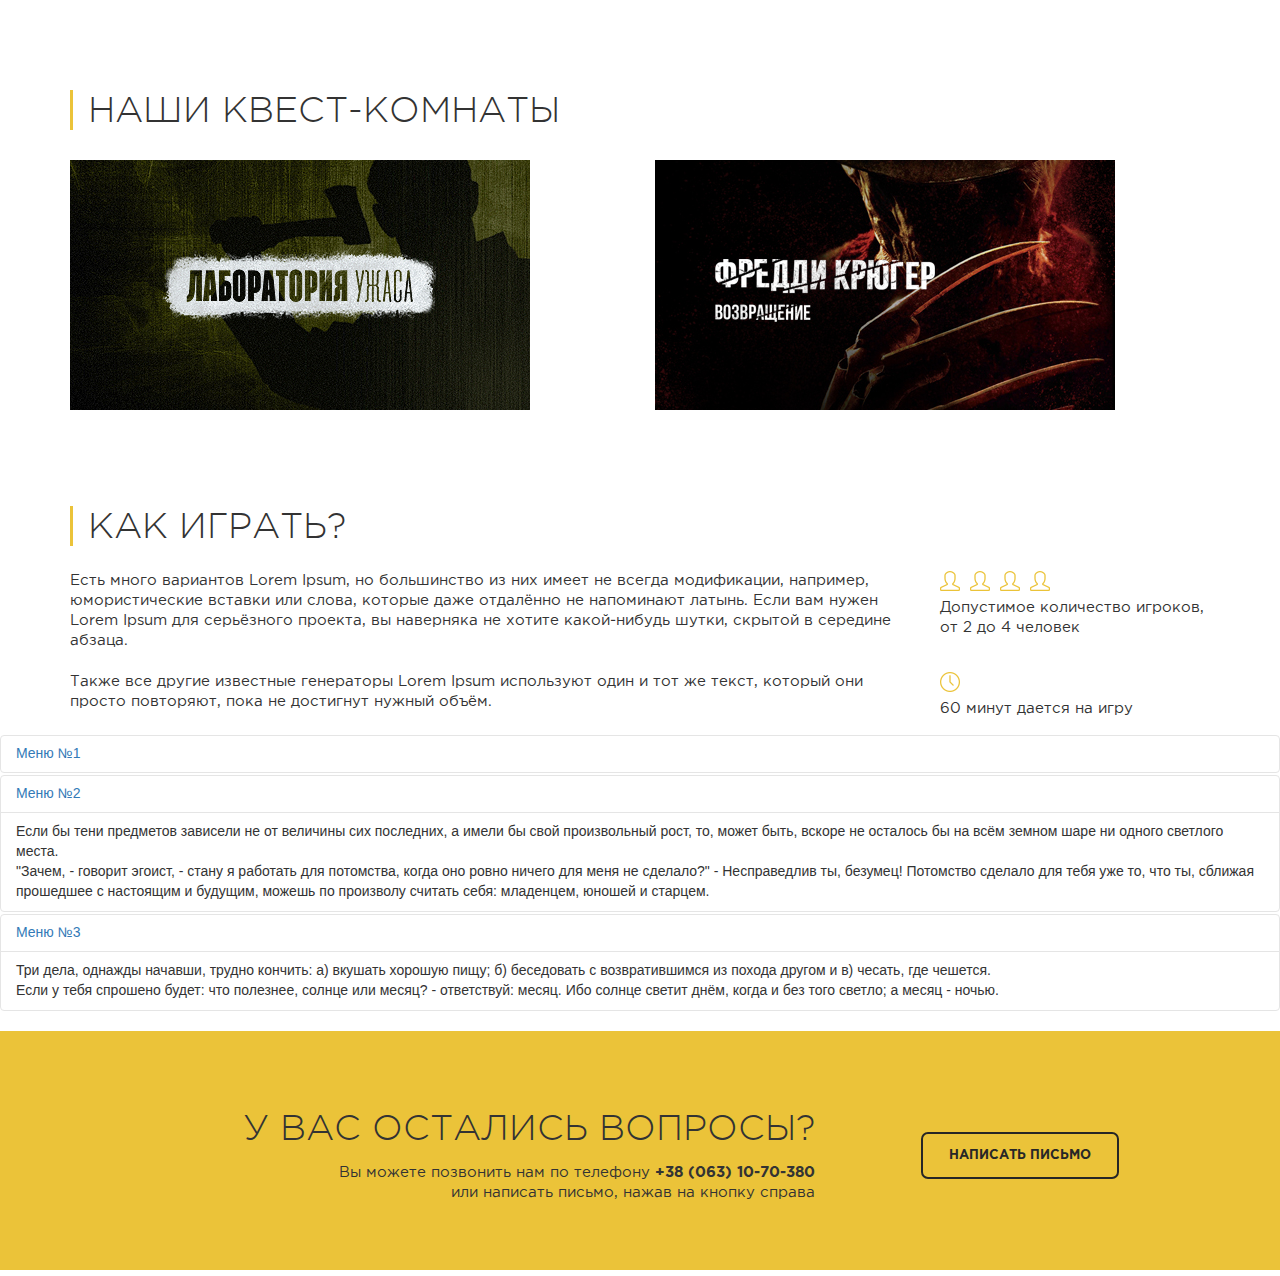
==== commit 0f9bf407: "collapse don't close the window, when other open" ====
--- a/index.html
+++ b/index.html
@@ -4,9 +4,11 @@
 	<meta charset="UTF-8">
 	<meta name="viewport" content="width=device-width, initial-scale=1.0">
 	<script src="https://ajax.googleapis.com/ajax/libs/jquery/1.9.1/jquery.min.js"></script>
-	<script src="https://maxcdn.bootstrapcdn.com/bootstrap/3.3.6/js/bootstrap.min.js" integrity="sha384-0mSbJDEHialfmuBBQP6A4Qrprq5OVfW37PRR3j5ELqxss1yVqOtnepnHVP9aJ7xS" crossorigin="anonymous"></script>
+
+	<script src="https://maxcdn.bootstrapcdn.com/bootstrap/3.3.4/js/bootstrap.min.js"></script>
 	<link rel="stylesheet" href="css/all.css">
 	<link rel="stylesheet" href="css/fonts.css">
+	<script src="js/js.js"></script>
 
 	<title>KQ Квест-комната</title>
 </head>
@@ -74,73 +76,48 @@
 		</div>
 	</div>
 
-<div class="accordion" id="accordion">
-	<div class="accordion_group" >
-		<div class="accordion-heading">
-			<a class="accordion-toggle" data-toggle="collapse" href="#accordion1" data-parent="#accordion">
-				simple collapsible
-			</a>
-			<div class="sprite_accordion">
+	<div class="accordion" id="accordion2">
+		<div class="accordion-group">
+			<div class="accordion-heading">
+				<a class="accordion-toggle" data-toggle="collapse" data-parent="#accordion2" href="#collapseOne">
+					Меню №1
+				</a>
+			</div>
+			<div id="collapseOne" class="accordion-body collapse in">
+				<div class="accordion-inner">
+					Жизнь нашу можно удобно сравнивать со своенравною рекою, на поверхности которой плавает чёлн, иногда укачиваемый тихоструйною волною, нередко же задержанный в своём движении мелью и разбиваемый о подводный камень. - Нужно ли упоминать, что сей утлый чёлн на рынке скоропреходящего времени есть не кто иной, как сам человек?<br>
+					Нет столь великой вещи, которую не превзошла бы величиною ещё большая. Нет вещи столь малой, в которую не вместилась бы ещё меньшая.
+				</div>
 			</div>
 		</div>
-		<div id="accordion1" class="accordion-body in collapse text-left">
-			Также все другие известные генераторы Lorem Ipsum используют один и тот же текст, который они просто повторяют, пока не достигнут нужный объём. Выбрать квест комнату
+		<div class="accordion-group">
+			<div class="accordion-heading">
+				<a class="accordion-toggle" data-toggle="collapse" data-parent="#accordion2" href="#collapseTwo">
+					Меню №2
+				</a>
+			</div>
+			<div id="collapseTwo" class="accordion-body collapse">
+				<div class="accordion-inner">
+					Если бы тени предметов зависели не от величины сих последних, а имели бы свой произвольный рост, то, может быть, вскоре не осталось бы на всём земном шаре ни одного светлого места.<br>
+					"Зачем, - говорит эгоист, - стану я работать для потомства, когда оно ровно ничего для меня не сделало?" - Несправедлив ты, безумец! Потомство сделало для тебя уже то, что ты, сближая прошедшее с настоящим и будущим, можешь по произволу считать себя: младенцем, юношей и старцем.
+				</div>
+			</div>
+		</div>
+		<div class="accordion-group">
+			<div class="accordion-heading">
+				<a class="accordion-toggle" data-toggle="collapse" data-parent="#accordion2" href="#collapseThree">
+					Меню №3
+				</a>
+			</div>
+			<div id="collapseThree" class="accordion-body collapse">
+				<div class="accordion-inner">
+					Три дела, однажды начавши, трудно кончить: а) вкушать хорошую пищу; б) беседовать с возвратившимся из похода другом и в) чесать, где чешется.<br>
+					Если у тебя спрошено будет: что полезнее, солнце или месяц? - ответствуй: месяц. Ибо солнце светит днём, когда и без того светло; а месяц - ночью.
+				</div>
+			</div>
 		</div>
 	</div>
 
-	<div class="accordion_group">
-		<div class="accordion-heading">
-			<a class="accordion-toggle" data-toggle="collapse" href="#accordion2" data-parent="#accordion">
-				simple collapsible
-			</a>
-			<div class="sprite_accordion">
-			</div>
-		</div>
-		<div id="accordion2" class="accordion-body collapse text-left">
-			Также все другие известные генераторы Lorem Ipsum используют один и тот же текст, который они просто повторяют, пока не достигнут нужный объём. Выбрать квест комнату
-		</div>
-	</div>
-
-	<div class="accordion_group">
-		<div class="accordion-heading">
-			<a class="accordion-toggle" data-toggle="collapse" href="#accordion3" data-parent="#accordion">
-				simple collapsible
-			</a>
-			<div class="sprite_accordion">
-			</div>
-		</div>
-		<div id="accordion3" class="accordion-body collapse text-left">
-			Также все другие известные генераторы Lorem Ipsum используют один и тот же текст, который они просто повторяют, пока не достигнут нужный объём. Выбрать квест комнату
-		</div>
-	</div>
-</div>
-
-<!--
-	<div id="accordion">
-
-		<div class="text-center" id="FAQ1">
-			<button class="accordion_button" data-toggle="collapse" data-target="#accordion1" data-parent="#accordion">
- 				simple collapsible
-			</button>
-			<div id="accordion1" class="collapse text-left">
-				Также все другие известные генераторы Lorem Ipsum используют один и тот же текст, который они просто повторяют, пока не достигнут нужный объём. Выбрать квест комнату
-			</div>
-		</div>
-
-
-			<div class="text-center" id="FAQ2">
-			<button class="accordion_button collapse_active" data-toggle="collapse" data-target="#accordion2" data-parent="#accordion">
- 				simple collapsible
-			</button>
-			<div id="accordion2" class="collapse in text-left">
-				Также все другие известные генераторы Lorem Ipsum используют один и тот же текст, который они просто повторяют, пока не достигнут нужный объём. Выбрать квест комнату
-			</div>
-		</div>
-
-		</div>
-
-		</div>
--->
 </section>
 
 
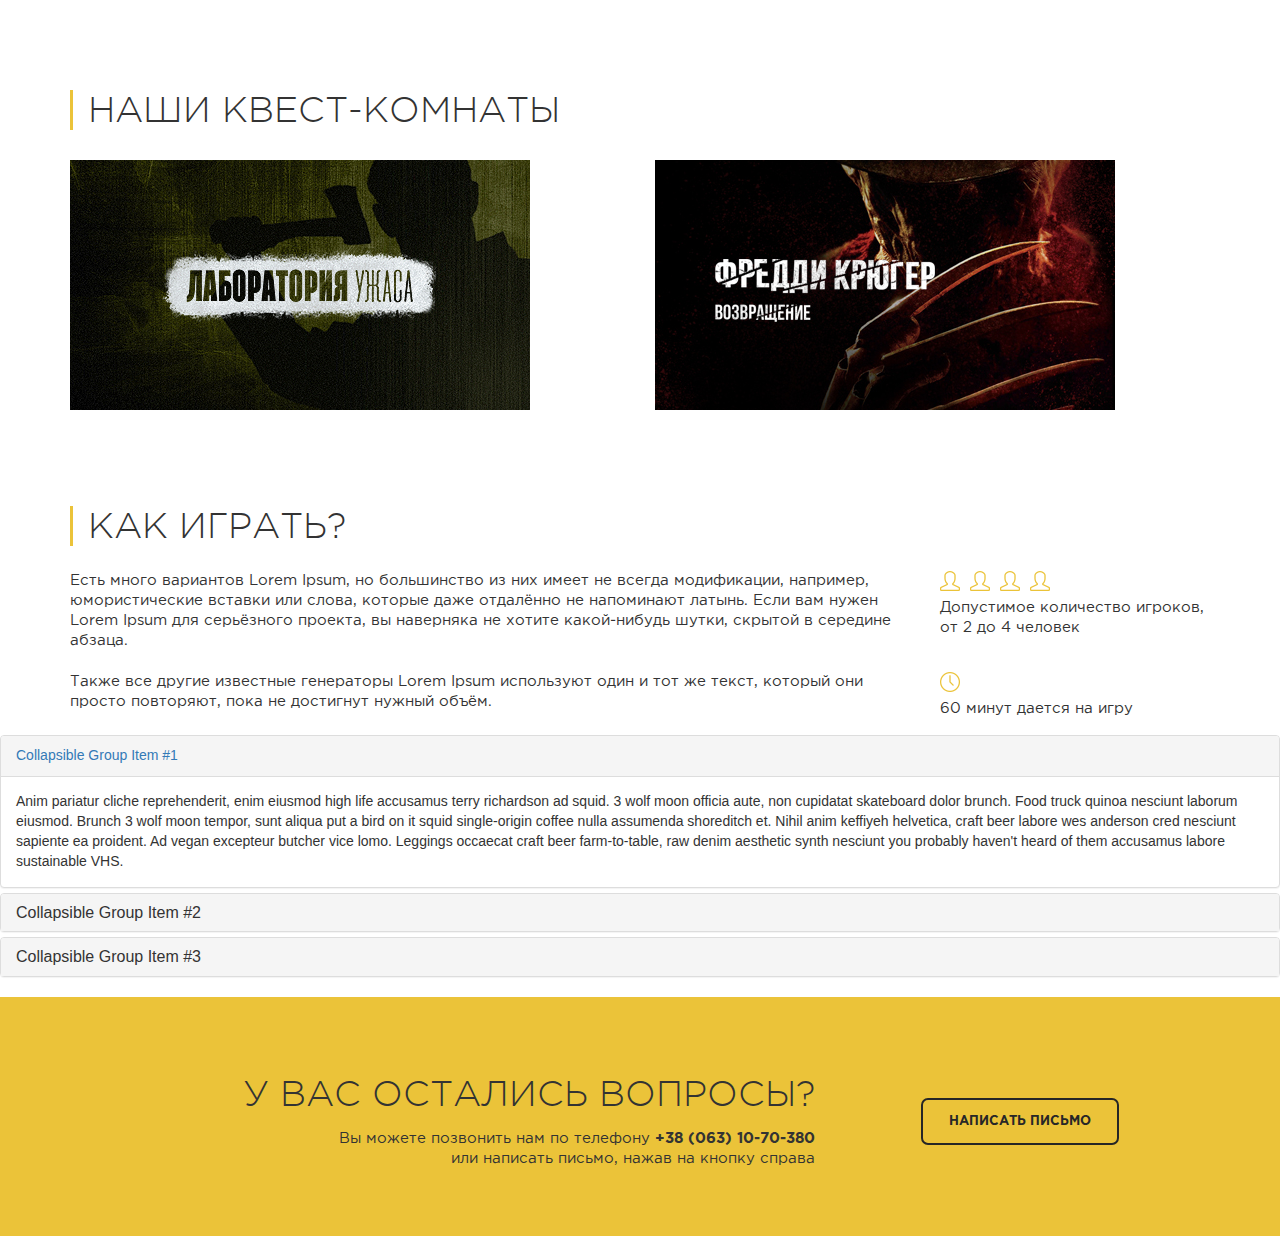
==== commit 59dbf839: "collapse open/close working now need write css delete str about collapse" ====
--- a/index.html
+++ b/index.html
@@ -3,9 +3,10 @@
 <head>
 	<meta charset="UTF-8">
 	<meta name="viewport" content="width=device-width, initial-scale=1.0">
-	<script src="https://ajax.googleapis.com/ajax/libs/jquery/1.9.1/jquery.min.js"></script>
 
-	<script src="https://maxcdn.bootstrapcdn.com/bootstrap/3.3.4/js/bootstrap.min.js"></script>
+	<script src="https://ajax.googleapis.com/ajax/libs/jquery/1.12.4/jquery.min.js"></script>
+	<link rel="stylesheet" href="https://maxcdn.bootstrapcdn.com/bootstrap/3.3.6/css/bootstrap.min.css" integrity="sha384-1q8mTJOASx8j1Au+a5WDVnPi2lkFfwwEAa8hDDdjZlpLegxhjVME1fgjWPGmkzs7" crossorigin="anonymous">
+	<script src="https://maxcdn.bootstrapcdn.com/bootstrap/3.3.6/js/bootstrap.min.js" integrity="sha384-0mSbJDEHialfmuBBQP6A4Qrprq5OVfW37PRR3j5ELqxss1yVqOtnepnHVP9aJ7xS" crossorigin="anonymous"></script>
 	<link rel="stylesheet" href="css/all.css">
 	<link rel="stylesheet" href="css/fonts.css">
 	<script src="js/js.js"></script>
@@ -76,48 +77,49 @@
 		</div>
 	</div>
 
-	<div class="accordion" id="accordion2">
-		<div class="accordion-group">
-			<div class="accordion-heading">
-				<a class="accordion-toggle" data-toggle="collapse" data-parent="#accordion2" href="#collapseOne">
-					Меню №1
+
+	<div class="panel-group" id="accordion" role="tablist" aria-multiselectable="true">
+		<div class="panel panel-default">
+			<div class="panel-heading" role="tab" id="headingOne">
+				<a role="button" data-toggle="collapse" data-parent="#accordion" href="#collapseOne" aria-expanded="true" aria-controls="collapseOne">
+					Collapsible Group Item #1
 				</a>
 			</div>
-			<div id="collapseOne" class="accordion-body collapse in">
-				<div class="accordion-inner">
-					Жизнь нашу можно удобно сравнивать со своенравною рекою, на поверхности которой плавает чёлн, иногда укачиваемый тихоструйною волною, нередко же задержанный в своём движении мелью и разбиваемый о подводный камень. - Нужно ли упоминать, что сей утлый чёлн на рынке скоропреходящего времени есть не кто иной, как сам человек?<br>
-					Нет столь великой вещи, которую не превзошла бы величиною ещё большая. Нет вещи столь малой, в которую не вместилась бы ещё меньшая.
+			<div id="collapseOne" class="panel-collapse collapse in" role="tabpanel" aria-labelledby="headingOne">
+				<div class="panel-body">
+					Anim pariatur cliche reprehenderit, enim eiusmod high life accusamus terry richardson ad squid. 3 wolf moon officia aute, non cupidatat skateboard dolor brunch. Food truck quinoa nesciunt laborum eiusmod. Brunch 3 wolf moon tempor, sunt aliqua put a bird on it squid single-origin coffee nulla assumenda shoreditch et. Nihil anim keffiyeh helvetica, craft beer labore wes anderson cred nesciunt sapiente ea proident. Ad vegan excepteur butcher vice lomo. Leggings occaecat craft beer farm-to-table, raw denim aesthetic synth nesciunt you probably haven't heard of them accusamus labore sustainable VHS.
 				</div>
 			</div>
 		</div>
-		<div class="accordion-group">
-			<div class="accordion-heading">
-				<a class="accordion-toggle" data-toggle="collapse" data-parent="#accordion2" href="#collapseTwo">
-					Меню №2
-				</a>
+		<div class="panel panel-default">
+			<div class="panel-heading" role="tab" id="headingTwo">
+				<h4 class="panel-title">
+					<a class="collapsed" role="button" data-toggle="collapse" data-parent="#accordion" href="#collapseTwo" aria-expanded="false" aria-controls="collapseTwo">
+						Collapsible Group Item #2
+					</a>
+				</h4>
 			</div>
-			<div id="collapseTwo" class="accordion-body collapse">
-				<div class="accordion-inner">
-					Если бы тени предметов зависели не от величины сих последних, а имели бы свой произвольный рост, то, может быть, вскоре не осталось бы на всём земном шаре ни одного светлого места.<br>
-					"Зачем, - говорит эгоист, - стану я работать для потомства, когда оно ровно ничего для меня не сделало?" - Несправедлив ты, безумец! Потомство сделало для тебя уже то, что ты, сближая прошедшее с настоящим и будущим, можешь по произволу считать себя: младенцем, юношей и старцем.
+			<div id="collapseTwo" class="panel-collapse collapse" role="tabpanel" aria-labelledby="headingTwo">
+				<div class="panel-body">
+					Anim pariatur cliche reprehenderit, enim eiusmod high life accusamus terry richardson ad squid. 3 wolf moon officia aute, non cupidatat skateboard dolor brunch. Food truck quinoa nesciunt laborum eiusmod. Brunch 3 wolf moon tempor, sunt aliqua put a bird on it squid single-origin coffee nulla assumenda shoreditch et. Nihil anim keffiyeh helvetica, craft beer labore wes anderson cred nesciunt sapiente ea proident. Ad vegan excepteur butcher vice lomo. Leggings occaecat craft beer farm-to-table, raw denim aesthetic synth nesciunt you probably haven't heard of them accusamus labore sustainable VHS.
 				</div>
 			</div>
 		</div>
-		<div class="accordion-group">
-			<div class="accordion-heading">
-				<a class="accordion-toggle" data-toggle="collapse" data-parent="#accordion2" href="#collapseThree">
-					Меню №3
-				</a>
+		<div class="panel panel-default">
+			<div class="panel-heading" role="tab" id="headingThree">
+				<h4 class="panel-title">
+					<a class="collapsed" role="button" data-toggle="collapse" data-parent="#accordion" href="#collapseThree" aria-expanded="false" aria-controls="collapseThree">
+						Collapsible Group Item #3
+					</a>
+				</h4>
 			</div>
-			<div id="collapseThree" class="accordion-body collapse">
-				<div class="accordion-inner">
-					Три дела, однажды начавши, трудно кончить: а) вкушать хорошую пищу; б) беседовать с возвратившимся из похода другом и в) чесать, где чешется.<br>
-					Если у тебя спрошено будет: что полезнее, солнце или месяц? - ответствуй: месяц. Ибо солнце светит днём, когда и без того светло; а месяц - ночью.
+			<div id="collapseThree" class="panel-collapse collapse" role="tabpanel" aria-labelledby="headingThree">
+				<div class="panel-body">
+					Anim pariatur cliche reprehenderit, enim eiusmod high life accusamus terry richardson ad squid. 3 wolf moon officia aute, non cupidatat skateboard dolor brunch. Food truck quinoa nesciunt laborum eiusmod. Brunch 3 wolf moon tempor, sunt aliqua put a bird on it squid single-origin coffee nulla assumenda shoreditch et. Nihil anim keffiyeh helvetica, craft beer labore wes anderson cred nesciunt sapiente ea proident. Ad vegan excepteur butcher vice lomo. Leggings occaecat craft beer farm-to-table, raw denim aesthetic synth nesciunt you probably haven't heard of them accusamus labore sustainable VHS.
 				</div>
 			</div>
 		</div>
 	</div>
-
 </section>
 
 
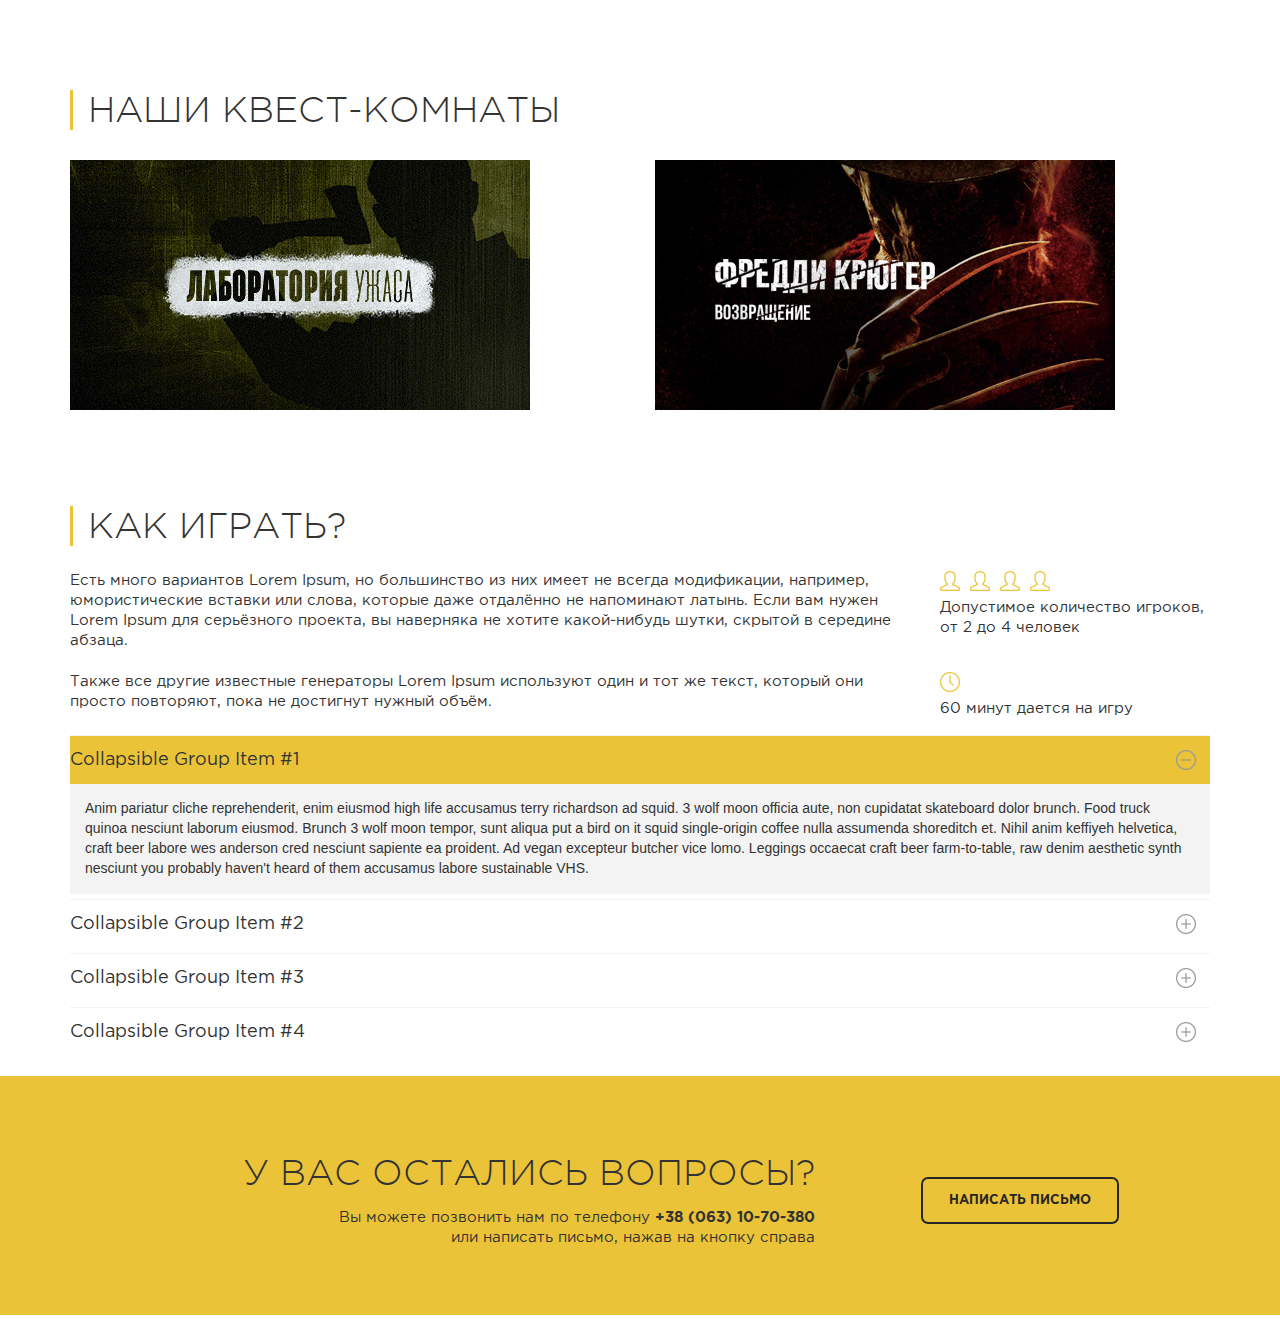
==== commit 61fd9f4c: "add to project files bower_components and bower.json write js code for accordion made working accord" ====
--- a/index.html
+++ b/index.html
@@ -3,11 +3,9 @@
 <head>
 	<meta charset="UTF-8">
 	<meta name="viewport" content="width=device-width, initial-scale=1.0">
-
+	<link rel="stylesheet" href="css/all.css">
 	<script src="https://ajax.googleapis.com/ajax/libs/jquery/1.12.4/jquery.min.js"></script>
-	<link rel="stylesheet" href="https://maxcdn.bootstrapcdn.com/bootstrap/3.3.6/css/bootstrap.min.css" integrity="sha384-1q8mTJOASx8j1Au+a5WDVnPi2lkFfwwEAa8hDDdjZlpLegxhjVME1fgjWPGmkzs7" crossorigin="anonymous">
 	<script src="https://maxcdn.bootstrapcdn.com/bootstrap/3.3.6/js/bootstrap.min.js" integrity="sha384-0mSbJDEHialfmuBBQP6A4Qrprq5OVfW37PRR3j5ELqxss1yVqOtnepnHVP9aJ7xS" crossorigin="anonymous"></script>
-	<link rel="stylesheet" href="css/all.css">
 	<link rel="stylesheet" href="css/fonts.css">
 	<script src="js/js.js"></script>
 
@@ -75,53 +73,73 @@
 				</p>
 			</div>
 		</div>
-	</div>
-
-
-	<div class="panel-group" id="accordion" role="tablist" aria-multiselectable="true">
-		<div class="panel panel-default">
-			<div class="panel-heading" role="tab" id="headingOne">
-				<a role="button" data-toggle="collapse" data-parent="#accordion" href="#collapseOne" aria-expanded="true" aria-controls="collapseOne">
-					Collapsible Group Item #1
-				</a>
-			</div>
-			<div id="collapseOne" class="panel-collapse collapse in" role="tabpanel" aria-labelledby="headingOne">
-				<div class="panel-body">
-					Anim pariatur cliche reprehenderit, enim eiusmod high life accusamus terry richardson ad squid. 3 wolf moon officia aute, non cupidatat skateboard dolor brunch. Food truck quinoa nesciunt laborum eiusmod. Brunch 3 wolf moon tempor, sunt aliqua put a bird on it squid single-origin coffee nulla assumenda shoreditch et. Nihil anim keffiyeh helvetica, craft beer labore wes anderson cred nesciunt sapiente ea proident. Ad vegan excepteur butcher vice lomo. Leggings occaecat craft beer farm-to-table, raw denim aesthetic synth nesciunt you probably haven't heard of them accusamus labore sustainable VHS.
-				</div>
-			</div>
-		</div>
-		<div class="panel panel-default">
-			<div class="panel-heading" role="tab" id="headingTwo">
-				<h4 class="panel-title">
-					<a class="collapsed" role="button" data-toggle="collapse" data-parent="#accordion" href="#collapseTwo" aria-expanded="false" aria-controls="collapseTwo">
-						Collapsible Group Item #2
+		<div class="panel-group" id="accordion" role="tablist" aria-multiselectable="true">
+			<div class="panel panel-default">
+				<div class="panel-heading" role="tab" id="headingOne">
+					<a role="button" data-toggle="collapse" data-parent="#accordion" href="#collapseOne" aria-expanded="true" aria-controls="collapseOne">
+						Collapsible Group Item #1
+						<div class="sprite_accordion">
+						</div>
 					</a>
-				</h4>
-			</div>
-			<div id="collapseTwo" class="panel-collapse collapse" role="tabpanel" aria-labelledby="headingTwo">
-				<div class="panel-body">
-					Anim pariatur cliche reprehenderit, enim eiusmod high life accusamus terry richardson ad squid. 3 wolf moon officia aute, non cupidatat skateboard dolor brunch. Food truck quinoa nesciunt laborum eiusmod. Brunch 3 wolf moon tempor, sunt aliqua put a bird on it squid single-origin coffee nulla assumenda shoreditch et. Nihil anim keffiyeh helvetica, craft beer labore wes anderson cred nesciunt sapiente ea proident. Ad vegan excepteur butcher vice lomo. Leggings occaecat craft beer farm-to-table, raw denim aesthetic synth nesciunt you probably haven't heard of them accusamus labore sustainable VHS.
-				</div>
-			</div>
-		</div>
-		<div class="panel panel-default">
-			<div class="panel-heading" role="tab" id="headingThree">
-				<h4 class="panel-title">
-					<a class="collapsed" role="button" data-toggle="collapse" data-parent="#accordion" href="#collapseThree" aria-expanded="false" aria-controls="collapseThree">
-						Collapsible Group Item #3
-					</a>
-				</h4>
-			</div>
-			<div id="collapseThree" class="panel-collapse collapse" role="tabpanel" aria-labelledby="headingThree">
-				<div class="panel-body">
-					Anim pariatur cliche reprehenderit, enim eiusmod high life accusamus terry richardson ad squid. 3 wolf moon officia aute, non cupidatat skateboard dolor brunch. Food truck quinoa nesciunt laborum eiusmod. Brunch 3 wolf moon tempor, sunt aliqua put a bird on it squid single-origin coffee nulla assumenda shoreditch et. Nihil anim keffiyeh helvetica, craft beer labore wes anderson cred nesciunt sapiente ea proident. Ad vegan excepteur butcher vice lomo. Leggings occaecat craft beer farm-to-table, raw denim aesthetic synth nesciunt you probably haven't heard of them accusamus labore sustainable VHS.
+
+				</div>
+				<div id="collapseOne" class="panel-collapse collapse in" role="tabpanel" aria-labelledby="headingOne">
+					<div class="panel-body">
+						Anim pariatur cliche reprehenderit, enim eiusmod high life accusamus terry richardson ad squid. 3 wolf moon officia aute, non cupidatat skateboard dolor brunch. Food truck quinoa nesciunt laborum eiusmod. Brunch 3 wolf moon tempor, sunt aliqua put a bird on it squid single-origin coffee nulla assumenda shoreditch et. Nihil anim keffiyeh helvetica, craft beer labore wes anderson cred nesciunt sapiente ea proident. Ad vegan excepteur butcher vice lomo. Leggings occaecat craft beer farm-to-table, raw denim aesthetic synth nesciunt you probably haven't heard of them accusamus labore sustainable VHS.
+					</div>
+				</div>
+			</div>
+			<div class="panel panel-default">
+				<div class="panel-heading" role="tab" id="headingTwo">
+					<h4 class="panel-title">
+						<a class="collapsed" role="button" data-toggle="collapse" data-parent="#accordion" href="#collapseTwo" aria-expanded="false" aria-controls="collapseTwo">
+							Collapsible Group Item #2
+							<div class="sprite_accordion">
+							</div>
+						</a>
+					</h4>
+				</div>
+				<div id="collapseTwo" class="panel-collapse collapse" role="tabpanel" aria-labelledby="headingTwo">
+					<div class="panel-body">
+						Anim pariatur cliche reprehenderit, enim eiusmod high life accusamus terry richardson ad squid. 3 wolf moon officia aute, non cupidatat skateboard dolor brunch. Food truck quinoa nesciunt laborum eiusmod. Brunch 3 wolf moon tempor, sunt aliqua put a bird on it squid single-origin coffee nulla assumenda shoreditch et. Nihil anim keffiyeh helvetica, craft beer labore wes anderson cred nesciunt sapiente ea proident. Ad vegan excepteur butcher vice lomo. Leggings occaecat craft beer farm-to-table, raw denim aesthetic synth nesciunt you probably haven't heard of them accusamus labore sustainable VHS.
+					</div>
+				</div>
+			</div>
+			<div class="panel panel-default">
+				<div class="panel-heading" role="tab" id="headingThree">
+					<h4 class="panel-title">
+						<a class="collapsed" role="button" data-toggle="collapse" data-parent="#accordion" href="#collapseThree" aria-expanded="false" aria-controls="collapseThree">
+							Collapsible Group Item #3
+							<div class="sprite_accordion">
+							</div>
+						</a>
+					</h4>
+				</div>
+				<div id="collapseThree" class="panel-collapse collapse" role="tabpanel" aria-labelledby="headingThree">
+					<div class="panel-body">
+						Anim pariatur cliche reprehenderit, enim eiusmod high life accusamus terry richardson ad squid. 3 wolf moon officia aute, non cupidatat skateboard dolor brunch. Food truck quinoa nesciunt laborum eiusmod. Brunch 3 wolf moon tempor, sunt aliqua put a bird on it squid single-origin coffee nulla assumenda shoreditch et. Nihil anim keffiyeh helvetica, craft beer labore wes anderson cred nesciunt sapiente ea proident. Ad vegan excepteur butcher vice lomo. Leggings occaecat craft beer farm-to-table, raw denim aesthetic synth nesciunt you probably haven't heard of them accusamus labore sustainable VHS.
+					</div>
+				</div>
+			</div>
+			<div class="panel panel-default">
+				<div class="panel-heading" role="tab" id="headingFour">
+					<h4 class="panel-title">
+						<a class="collapsed" role="button" data-toggle="collapse" data-parent="#accordion" href="#collapseFour" aria-expanded="false" aria-controls="collapseFour">
+							Collapsible Group Item #4
+							<div class="sprite_accordion">
+							</div>
+						</a>
+					</h4>
+				</div>
+				<div id="collapseFour" class="panel-collapse collapse" role="tabpanel" aria-labelledby="Four">
+					<div class="panel-body">
+						Anim pariatur cliche reprehenderit, enim eiusmod high life accusamus terry richardson ad squid. 3 wolf moon officia aute, non cupidatat skateboard dolor brunch. Food truck quinoa nesciunt laborum eiusmod. Brunch 3 wolf moon tempor, sunt aliqua put a bird on it squid single-origin coffee nulla assumenda shoreditch et. Nihil anim keffiyeh helvetica, craft beer labore wes anderson cred nesciunt sapiente ea proident. Ad vegan excepteur butcher vice lomo. Leggings occaecat craft beer farm-to-table, raw denim aesthetic synth nesciunt you probably haven't heard of them accusamus labore sustainable VHS.
+					</div>
 				</div>
 			</div>
 		</div>
 	</div>
 </section>
-
 
 <section class="write_letter">
 	<div class="container">
--- a/css/all.css
+++ b/css/all.css
@@ -5765,6 +5765,7 @@
 a:focus {
   outline: none; }
 
+/*-------------------Section Contacts -----------------------*/
 section.contacts {
   margin-top: 5%;
   display: inline-block;
@@ -5823,6 +5824,7 @@
         text-decoration: none;
         cursor: pointer; }
 
+/*-------------------Modal -----------------------*/
 .popUp {
   max-width: 50%;
   background: #fff;
@@ -5972,6 +5974,7 @@
 .form_form, .form_button_up {
   margin-top: 7% !important; }
 
+/*--------------- Thanks Page -----------------------*/
 .thanks {
   background: #fff;
   margin-top: 250px; }
@@ -6022,6 +6025,7 @@
       text-transform: uppercase;
       font: 13px/13px 'GothamProBold', sans-serif; }
 
+/*-------------------Section Gallery -----------------------*/
 .gallery {
   display: inline-block;
   width: 100%;
@@ -6040,6 +6044,7 @@
       width: 100%;
       margin-top: 30px; }
 
+/*-------------------Section reviews -----------------------*/
 .people_say {
   display: inline-block;
   width: 100%;
@@ -6061,6 +6066,7 @@
     text-transform: uppercase;
     font: 13px/13px 'GothamProBold', sans-serif; }
 
+/*-------------------Section Pick Rooms -----------------------*/
 .pick_room {
   display: inline-block;
   width: 100%;
@@ -6097,52 +6103,65 @@
       .pick_room .rowRooms .right_kruger .kruger:hover {
         background-position: bottom; }
 
-.rules .title_rules {
-  border-left: 3px solid #ebc339; }
-  .rules .title_rules p, .rules .title_rules .popUp .content_modal .confidentiality p a, .popUp .content_modal .confidentiality p .rules .title_rules a {
-    font: 36px "GothamProLight", sans-serif;
-    color: #333;
-    text-transform: uppercase;
-    margin-bottom: 0; }
-.rules .rowPlayers, .rules .rowTime {
-  display: inline-block;
-  width: 100%;
-  margin-top: 25px;
-  font: 15px/20px "GothamProRegular", sans-serif;
-  color: #333; }
-  .rules .rowPlayers .left, .rules .rowTime .left {
-    padding-left: 0; }
-  .rules .rowPlayers .right, .rules .rowTime .right {
-    padding-right: 0; }
-  .rules .rowPlayers img, .rules .rowTime img {
-    margin-bottom: 7px; }
-.rules .rowTime {
-  display: inline-block;
-  width: 100%;
-  margin-top: 5px; }
-
-.accordion {
-  margin-bottom: 20px; }
-
-.accordion-group {
-  margin-bottom: 2px;
-  border: 1px solid #e5e5e5;
-  border-radius: 4px; }
-
-.accordion-heading {
-  border-bottom: 0; }
-
-.accordion-heading .accordion-toggle {
-  display: block;
-  padding: 8px 15px; }
-
-.accordion-toggle {
-  cursor: pointer; }
-
-.accordion-inner {
-  padding: 9px 15px;
-  border-top: 1px solid #e5e5e5; }
-
+/*-------------------Section Rules And Accordion -----------------------*/
+.rules {
+  /*----Accordion -----*/ }
+  .rules .title_rules {
+    border-left: 3px solid #ebc339; }
+    .rules .title_rules p, .rules .title_rules .popUp .content_modal .confidentiality p a, .popUp .content_modal .confidentiality p .rules .title_rules a {
+      font: 36px "GothamProLight", sans-serif;
+      color: #333;
+      text-transform: uppercase;
+      margin-bottom: 0; }
+  .rules .rowPlayers, .rules .rowTime {
+    display: inline-block;
+    width: 100%;
+    margin-top: 25px;
+    font: 15px/20px "GothamProRegular", sans-serif;
+    color: #333; }
+    .rules .rowPlayers .left, .rules .rowTime .left {
+      padding-left: 0; }
+    .rules .rowPlayers .right, .rules .rowTime .right {
+      padding-right: 0; }
+    .rules .rowPlayers img, .rules .rowTime img {
+      margin-bottom: 7px; }
+  .rules .rowTime {
+    display: inline-block;
+    width: 100%;
+    margin-top: 5px; }
+  .rules .panel-group .panel {
+    border: 0;
+    box-shadow: none; }
+    .rules .panel-group .panel .panel-heading {
+      padding: 0;
+      border-top-right-radius: 0;
+      border-top-left-radius: 0;
+      border-top: 1px solid #f3f3f3;
+      border-bottom: 0;
+      background: #fff; }
+      .rules .panel-group .panel .panel-heading a {
+        display: inline-block;
+        width: 100%;
+        text-decoration: none;
+        font: 18px/48px "GothamProRegular", sans-serif;
+        color: #333; }
+      .rules .panel-group .panel .panel-heading .sprite_accordion {
+        display: inline-block;
+        float: right;
+        width: 20px;
+        height: 20px;
+        margin: 14px 14px 0 0;
+        background: url("../img/accordion/sprite_accordion.png") no-repeat top right; }
+    .rules .panel-group .panel .panel-heading#headingOne {
+      background: #ebc339; }
+      .rules .panel-group .panel .panel-heading#headingOne .sprite_accordion {
+        background-position: bottom; }
+    .rules .panel-group .panel .panel-body {
+      background: #f3f3f3; }
+  .rules .panel-group .panel-heading + .panel-collapse > .panel-body, .rules .panel-group .panel-group .panel-heading + .panel-collapse > .list-group {
+    border-top: 0; }
+
+/*-------------------Section Write Letter -----------------------*/
 .write_letter {
   background: #ebc339;
   display: inline-block;
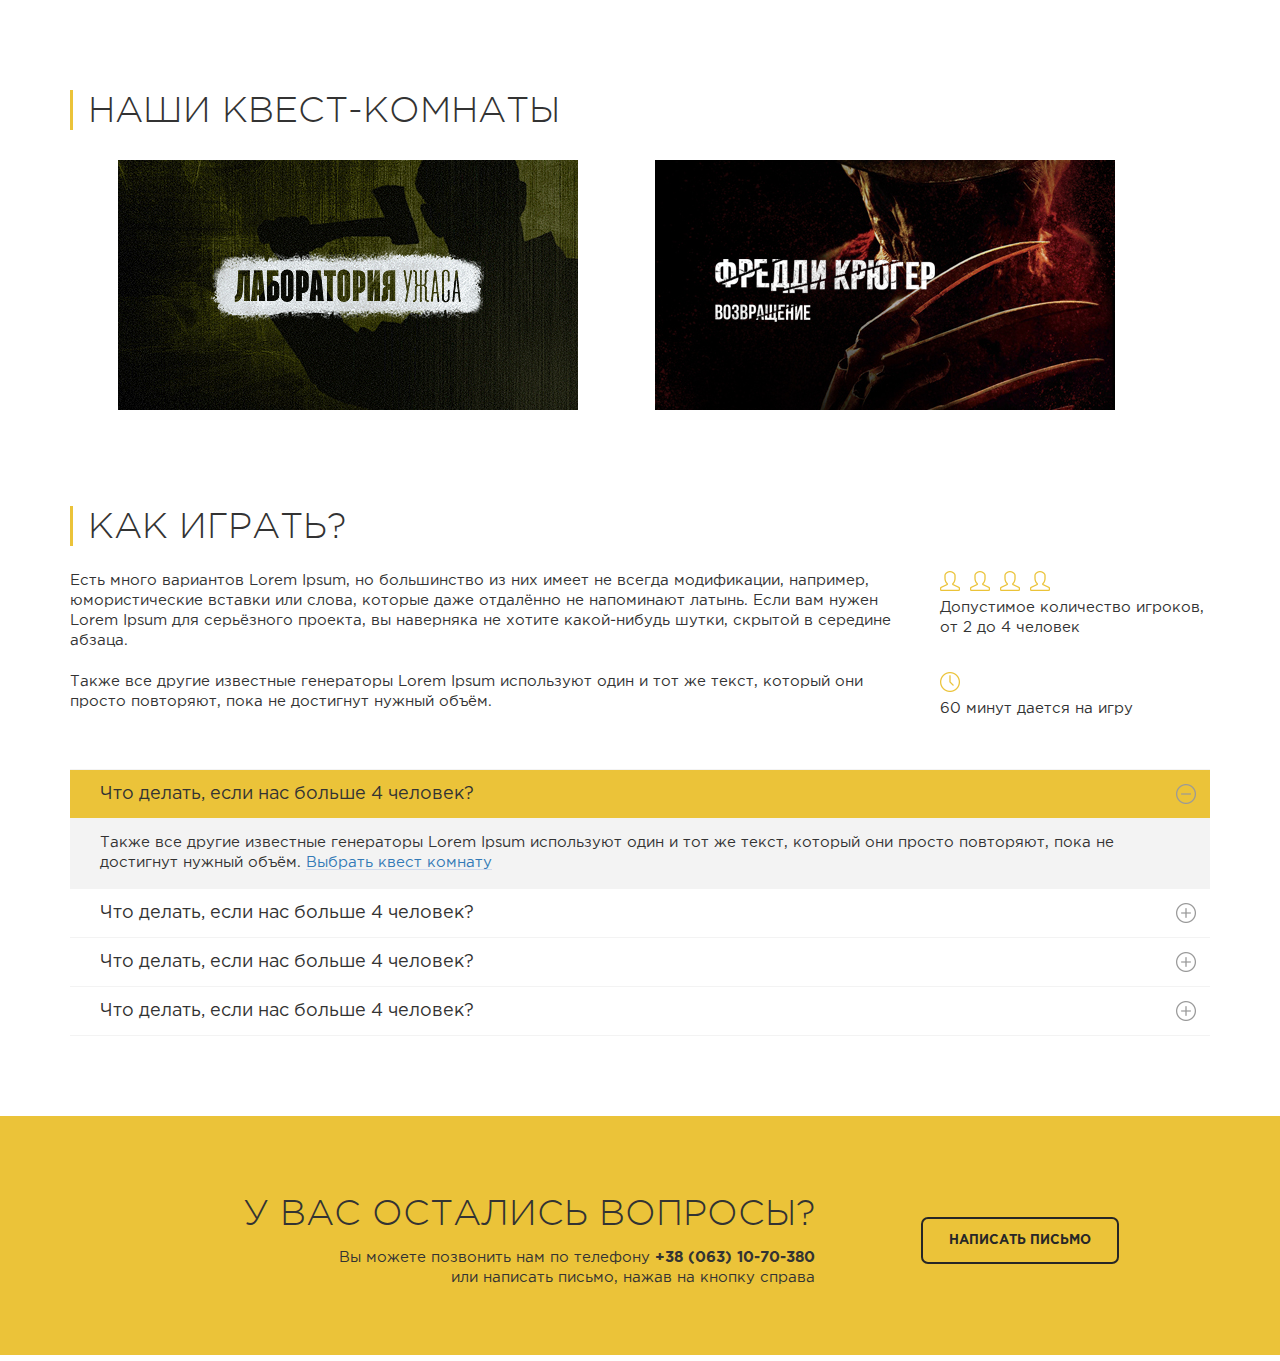
==== commit 4ba0ac83: "change text location  in accordion add text" ====
--- a/index.html
+++ b/index.html
@@ -12,7 +12,7 @@
 	<title>KQ Квест-комната</title>
 </head>
 <body>
-<section class="pick_room">
+<section class="pick_room" id="pick_room">
 	<div class="container">
 		<div class="col-md-12 room_title">
 			<p>
@@ -77,7 +77,7 @@
 			<div class="panel panel-default">
 				<div class="panel-heading" role="tab" id="headingOne">
 					<a role="button" data-toggle="collapse" data-parent="#accordion" href="#collapseOne" aria-expanded="true" aria-controls="collapseOne">
-						Collapsible Group Item #1
+						Что делать, если нас больше 4 человек?
 						<div class="sprite_accordion">
 						</div>
 					</a>
@@ -85,7 +85,9 @@
 				</div>
 				<div id="collapseOne" class="panel-collapse collapse in" role="tabpanel" aria-labelledby="headingOne">
 					<div class="panel-body">
-						Anim pariatur cliche reprehenderit, enim eiusmod high life accusamus terry richardson ad squid. 3 wolf moon officia aute, non cupidatat skateboard dolor brunch. Food truck quinoa nesciunt laborum eiusmod. Brunch 3 wolf moon tempor, sunt aliqua put a bird on it squid single-origin coffee nulla assumenda shoreditch et. Nihil anim keffiyeh helvetica, craft beer labore wes anderson cred nesciunt sapiente ea proident. Ad vegan excepteur butcher vice lomo. Leggings occaecat craft beer farm-to-table, raw denim aesthetic synth nesciunt you probably haven't heard of them accusamus labore sustainable VHS.
+						Также все другие известные генераторы Lorem Ipsum используют один и тот же текст, который они
+						просто повторяют, пока не достигнут нужный объём.
+						<a href="#pick_room">Выбрать квест комнату</a>
 					</div>
 				</div>
 			</div>
@@ -93,7 +95,7 @@
 				<div class="panel-heading" role="tab" id="headingTwo">
 					<h4 class="panel-title">
 						<a class="collapsed" role="button" data-toggle="collapse" data-parent="#accordion" href="#collapseTwo" aria-expanded="false" aria-controls="collapseTwo">
-							Collapsible Group Item #2
+							Что делать, если нас больше 4 человек?
 							<div class="sprite_accordion">
 							</div>
 						</a>
@@ -101,7 +103,9 @@
 				</div>
 				<div id="collapseTwo" class="panel-collapse collapse" role="tabpanel" aria-labelledby="headingTwo">
 					<div class="panel-body">
-						Anim pariatur cliche reprehenderit, enim eiusmod high life accusamus terry richardson ad squid. 3 wolf moon officia aute, non cupidatat skateboard dolor brunch. Food truck quinoa nesciunt laborum eiusmod. Brunch 3 wolf moon tempor, sunt aliqua put a bird on it squid single-origin coffee nulla assumenda shoreditch et. Nihil anim keffiyeh helvetica, craft beer labore wes anderson cred nesciunt sapiente ea proident. Ad vegan excepteur butcher vice lomo. Leggings occaecat craft beer farm-to-table, raw denim aesthetic synth nesciunt you probably haven't heard of them accusamus labore sustainable VHS.
+						Также все другие известные генераторы Lorem Ipsum используют один и тот же текст, который они
+						просто повторяют, пока не достигнут нужный объём.
+						<a href="#pick_room">Выбрать квест комнату</a>
 					</div>
 				</div>
 			</div>
@@ -109,7 +113,7 @@
 				<div class="panel-heading" role="tab" id="headingThree">
 					<h4 class="panel-title">
 						<a class="collapsed" role="button" data-toggle="collapse" data-parent="#accordion" href="#collapseThree" aria-expanded="false" aria-controls="collapseThree">
-							Collapsible Group Item #3
+							Что делать, если нас больше 4 человек?
 							<div class="sprite_accordion">
 							</div>
 						</a>
@@ -117,7 +121,9 @@
 				</div>
 				<div id="collapseThree" class="panel-collapse collapse" role="tabpanel" aria-labelledby="headingThree">
 					<div class="panel-body">
-						Anim pariatur cliche reprehenderit, enim eiusmod high life accusamus terry richardson ad squid. 3 wolf moon officia aute, non cupidatat skateboard dolor brunch. Food truck quinoa nesciunt laborum eiusmod. Brunch 3 wolf moon tempor, sunt aliqua put a bird on it squid single-origin coffee nulla assumenda shoreditch et. Nihil anim keffiyeh helvetica, craft beer labore wes anderson cred nesciunt sapiente ea proident. Ad vegan excepteur butcher vice lomo. Leggings occaecat craft beer farm-to-table, raw denim aesthetic synth nesciunt you probably haven't heard of them accusamus labore sustainable VHS.
+						Также все другие известные генераторы Lorem Ipsum используют один и тот же текст, который они
+						просто повторяют, пока не достигнут нужный объём.
+						<a href="#pick_room">Выбрать квест комнату</a>
 					</div>
 				</div>
 			</div>
@@ -125,7 +131,7 @@
 				<div class="panel-heading" role="tab" id="headingFour">
 					<h4 class="panel-title">
 						<a class="collapsed" role="button" data-toggle="collapse" data-parent="#accordion" href="#collapseFour" aria-expanded="false" aria-controls="collapseFour">
-							Collapsible Group Item #4
+							Что делать, если нас больше 4 человек?
 							<div class="sprite_accordion">
 							</div>
 						</a>
@@ -133,7 +139,9 @@
 				</div>
 				<div id="collapseFour" class="panel-collapse collapse" role="tabpanel" aria-labelledby="Four">
 					<div class="panel-body">
-						Anim pariatur cliche reprehenderit, enim eiusmod high life accusamus terry richardson ad squid. 3 wolf moon officia aute, non cupidatat skateboard dolor brunch. Food truck quinoa nesciunt laborum eiusmod. Brunch 3 wolf moon tempor, sunt aliqua put a bird on it squid single-origin coffee nulla assumenda shoreditch et. Nihil anim keffiyeh helvetica, craft beer labore wes anderson cred nesciunt sapiente ea proident. Ad vegan excepteur butcher vice lomo. Leggings occaecat craft beer farm-to-table, raw denim aesthetic synth nesciunt you probably haven't heard of them accusamus labore sustainable VHS.
+						Также все другие известные генераторы Lorem Ipsum используют один и тот же текст, который они
+						просто повторяют, пока не достигнут нужный объём.
+						<a href="#pick_room">Выбрать квест комнату</a>
 					</div>
 				</div>
 			</div>
--- a/css/all.css
+++ b/css/all.css
@@ -6092,6 +6092,9 @@
         background: url("../img/our-rooms/laboratory.jpg") top; }
         .pick_room .rowRooms .left_laboratory .laboratory:hover {
           background-position: bottom; }
+        @media (min-width: 1200px) {
+          .pick_room .rowRooms .left_laboratory .laboratory {
+            margin: 0 auto; } }
     @media (max-width: 991px) {
       .pick_room .rowRooms .right_kruger {
         padding-left: 0;
@@ -6129,37 +6132,48 @@
     display: inline-block;
     width: 100%;
     margin-top: 5px; }
-  .rules .panel-group .panel {
-    border: 0;
-    box-shadow: none; }
-    .rules .panel-group .panel .panel-heading {
-      padding: 0;
-      border-top-right-radius: 0;
-      border-top-left-radius: 0;
-      border-top: 1px solid #f3f3f3;
-      border-bottom: 0;
-      background: #fff; }
-      .rules .panel-group .panel .panel-heading a {
-        display: inline-block;
-        width: 100%;
-        text-decoration: none;
-        font: 18px/48px "GothamProRegular", sans-serif;
-        color: #333; }
-      .rules .panel-group .panel .panel-heading .sprite_accordion {
-        display: inline-block;
-        float: right;
-        width: 20px;
-        height: 20px;
-        margin: 14px 14px 0 0;
-        background: url("../img/accordion/sprite_accordion.png") no-repeat top right; }
-    .rules .panel-group .panel .panel-heading#headingOne {
-      background: #ebc339; }
-      .rules .panel-group .panel .panel-heading#headingOne .sprite_accordion {
-        background-position: bottom; }
-    .rules .panel-group .panel .panel-body {
-      background: #f3f3f3; }
-  .rules .panel-group .panel-heading + .panel-collapse > .panel-body, .rules .panel-group .panel-group .panel-heading + .panel-collapse > .list-group {
-    border-top: 0; }
+  .rules .panel-group {
+    margin-bottom: 7%;
+    margin-top: 3%; }
+    .rules .panel-group .panel {
+      border: 0;
+      box-shadow: none;
+      margin-top: 0; }
+      .rules .panel-group .panel .panel-heading {
+        padding: 0 0 0 30px;
+        border-top-right-radius: 0;
+        border-top-left-radius: 0;
+        border-top: 1px solid #f3f3f3;
+        border-bottom: 0;
+        background: #fff; }
+        .rules .panel-group .panel .panel-heading a {
+          display: inline-block;
+          width: 100%;
+          text-decoration: none;
+          font: 18px/48px "GothamProRegular", sans-serif;
+          color: #333; }
+        .rules .panel-group .panel .panel-heading .sprite_accordion {
+          display: inline-block;
+          float: right;
+          width: 20px;
+          height: 20px;
+          margin: 14px 14px 0 0;
+          background: url("../img/accordion/sprite_accordion.png") no-repeat top right; }
+      .rules .panel-group .panel .panel-heading#headingOne {
+        background: #ebc339; }
+        .rules .panel-group .panel .panel-heading#headingOne .sprite_accordion {
+          background-position: bottom; }
+      .rules .panel-group .panel .panel-heading#headingFour {
+        border-bottom: 1px solid #f3f3f3; }
+      .rules .panel-group .panel .panel-body {
+        background: #f3f3f3;
+        font: 15px/20px "GothamProRegular", sans-serif;
+        padding: 15px 15px 15px 30px; }
+        .rules .panel-group .panel .panel-body a {
+          border-bottom: 1px solid #d1daed;
+          text-decoration: none; }
+    .rules .panel-group .panel-heading + .panel-collapse > .panel-body, .rules .panel-group .panel-group .panel-heading + .panel-collapse > .list-group {
+      border-top: 0; }
 
 /*-------------------Section Write Letter -----------------------*/
 .write_letter {
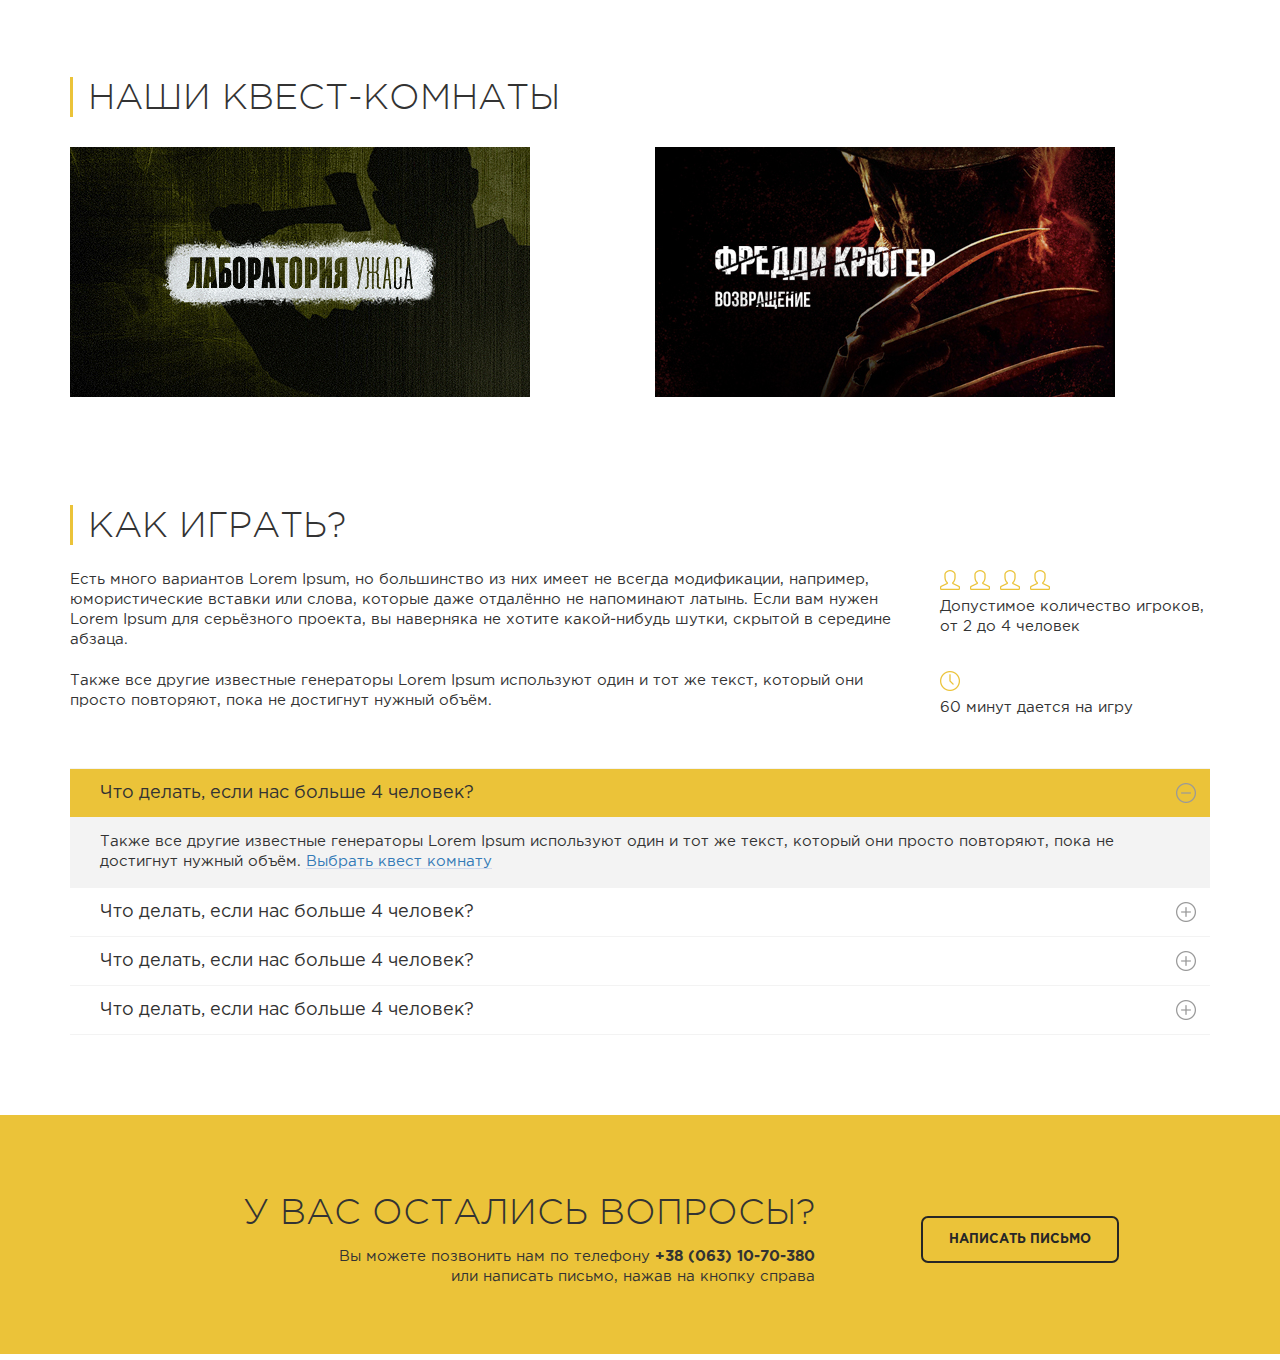
==== commit 1bc9a462: "html files put in root derictory change ways in html files to img,css,js files" ====
--- a/index.html
+++ b/index.html
@@ -36,13 +36,13 @@
 
 <section class="rules">
 	<div class="container">
-		<div class="col-md-12 title_rules">
+		<div class="col-md-12 col-sm-12 col-xs-12 title_rules">
 			<p>
 				Как играть?
 			</p>
 		</div>
 		<div class="rowPlayers">
-			<div class="col-md-9 left">
+			<div class="col-md-9 col-sm-9 col-xs-9 left">
 				<p>
 					Есть много вариантов Lorem Ipsum, но большинство из них имеет не всегда
 					модификации, например, юмористические вставки или слова, которые даже отдалённо
@@ -50,7 +50,7 @@
 					наверняка не хотите какой-нибудь шутки, скрытой в середине абзаца.
 				</p>
 			</div>
-			<div class="col-md-3 right">
+			<div class="col-md-3 col-sm-3 col-xs-3 right">
 				<img src="img/rules/players.png" alt="" class="img-responsive">
 				<p>
 					Допустимое количество
@@ -59,13 +59,13 @@
 			</div>
 		</div>
 		<div class="rowTime">
-			<div class="col-md-9 left">
+			<div class="col-md-9 col-sm-9 col-xs-9 left">
 				<p>
 					Также все другие известные генераторы Lorem Ipsum используют один и тот же текст,
 					который они просто повторяют, пока не достигнут нужный объём.
 				</p>
 			</div>
-			<div class="col-md-3 right">
+			<div class="col-md-3 col-sm-3 col-xs-3 right">
 				<img src="img/rules/time.png" class="img-responsive" alt="">
 				<p>
 					60 минут дается
--- a/css/all.css
+++ b/css/all.css
@@ -6071,8 +6071,8 @@
   display: inline-block;
   width: 100%;
   background: #fff;
-  padding-top: 90px;
-  padding-bottom: 90px; }
+  padding-top: 6%;
+  padding-bottom: 8%; }
   .pick_room .room_title {
     border-left: 3px solid #ebc339; }
     .pick_room .room_title p, .pick_room .room_title .popUp .content_modal .confidentiality p a, .popUp .content_modal .confidentiality p .pick_room .room_title a {
@@ -6092,9 +6092,6 @@
         background: url("../img/our-rooms/laboratory.jpg") top; }
         .pick_room .rowRooms .left_laboratory .laboratory:hover {
           background-position: bottom; }
-        @media (min-width: 1200px) {
-          .pick_room .rowRooms .left_laboratory .laboratory {
-            margin: 0 auto; } }
     @media (max-width: 991px) {
       .pick_room .rowRooms .right_kruger {
         padding-left: 0;
@@ -6126,6 +6123,9 @@
       padding-left: 0; }
     .rules .rowPlayers .right, .rules .rowTime .right {
       padding-right: 0; }
+      @media (max-width: 767px) {
+        .rules .rowPlayers .right, .rules .rowTime .right {
+          padding-left: 0; } }
     .rules .rowPlayers img, .rules .rowTime img {
       margin-bottom: 7px; }
   .rules .rowTime {
@@ -6152,6 +6152,9 @@
           text-decoration: none;
           font: 18px/48px "GothamProRegular", sans-serif;
           color: #333; }
+          @media (max-width: 470px) {
+            .rules .panel-group .panel .panel-heading a {
+              line-height: 24px; } }
         .rules .panel-group .panel .panel-heading .sprite_accordion {
           display: inline-block;
           float: right;
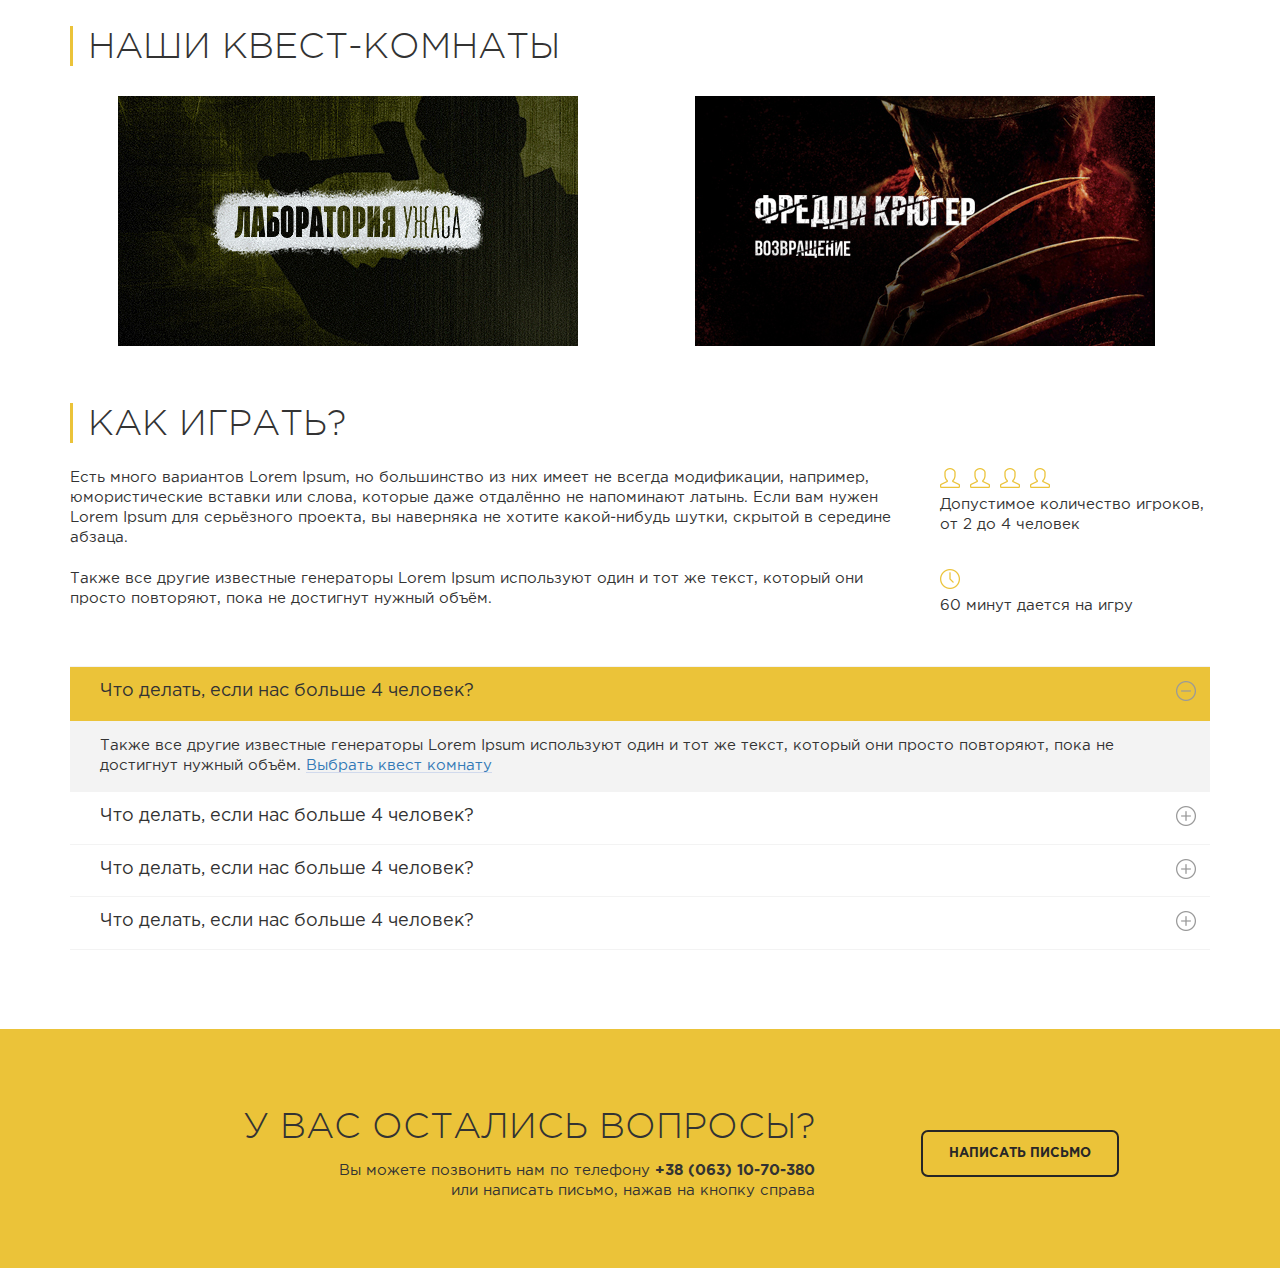
==== commit 2b5166e5: "adaptive pluses in accordion add col-xs-10 and col-xs-2 to panel-heading" ====
--- a/index.html
+++ b/index.html
@@ -77,9 +77,8 @@
 			<div class="panel panel-default">
 				<div class="panel-heading" role="tab" id="headingOne">
 					<a role="button" data-toggle="collapse" data-parent="#accordion" href="#collapseOne" aria-expanded="true" aria-controls="collapseOne">
-						Что делать, если нас больше 4 человек?
-						<div class="sprite_accordion">
-						</div>
+						<div class="col-xs-10 FAQ">Что делать, если нас больше 4 человек?</div>
+						<div class="col-xs-2 sprite"><div class="sprite_accordion"></div></div>
 					</a>
 
 				</div>
@@ -95,9 +94,8 @@
 				<div class="panel-heading" role="tab" id="headingTwo">
 					<h4 class="panel-title">
 						<a class="collapsed" role="button" data-toggle="collapse" data-parent="#accordion" href="#collapseTwo" aria-expanded="false" aria-controls="collapseTwo">
-							Что делать, если нас больше 4 человек?
-							<div class="sprite_accordion">
-							</div>
+							<div class="col-xs-10 FAQ">Что делать, если нас больше 4 человек?</div>
+							<div class="col-xs-2 sprite"><div class="sprite_accordion"></div></div>
 						</a>
 					</h4>
 				</div>
@@ -113,9 +111,8 @@
 				<div class="panel-heading" role="tab" id="headingThree">
 					<h4 class="panel-title">
 						<a class="collapsed" role="button" data-toggle="collapse" data-parent="#accordion" href="#collapseThree" aria-expanded="false" aria-controls="collapseThree">
-							Что делать, если нас больше 4 человек?
-							<div class="sprite_accordion">
-							</div>
+							<div class="col-xs-10 FAQ">Что делать, если нас больше 4 человек?</div>
+							<div class="col-xs-2 sprite"><div class="sprite_accordion"></div></div>
 						</a>
 					</h4>
 				</div>
@@ -131,9 +128,8 @@
 				<div class="panel-heading" role="tab" id="headingFour">
 					<h4 class="panel-title">
 						<a class="collapsed" role="button" data-toggle="collapse" data-parent="#accordion" href="#collapseFour" aria-expanded="false" aria-controls="collapseFour">
-							Что делать, если нас больше 4 человек?
-							<div class="sprite_accordion">
-							</div>
+							<div class="col-xs-10 FAQ">Что делать, если нас больше 4 человек?</div>
+							<div class="col-xs-2 sprite"><div class="sprite_accordion"></div></div>
 						</a>
 					</h4>
 				</div>
--- a/css/all.css
+++ b/css/all.css
@@ -5765,64 +5765,251 @@
 a:focus {
   outline: none; }
 
-/*-------------------Section Contacts -----------------------*/
-section.contacts {
-  margin-top: 5%;
+/*-------------------Section Pick Rooms -----------------------*/
+.pick_room {
+  display: inline-block;
+  width: 100%;
+  background: #fff;
+  padding-top: 2%;
+  padding-bottom: 4%; }
+  .pick_room .room_title {
+    border-left: 3px solid #ebc339; }
+    .pick_room .room_title p, .pick_room .room_title .popUp .content_modal .confidentiality p a, .popUp .content_modal .confidentiality p .pick_room .room_title a {
+      font: 36px "GothamProLight", sans-serif;
+      color: #333;
+      text-transform: uppercase;
+      margin-bottom: 0; }
+    @media (max-width: 767px) {
+      .pick_room .room_title {
+        border-left: 3px solid #ebc339; }
+        .pick_room .room_title p, .pick_room .room_title .popUp .content_modal .confidentiality p a, .popUp .content_modal .confidentiality p .pick_room .room_title a {
+          font: 24px "GothamProLight", sans-serif;
+          color: #333;
+          text-transform: uppercase;
+          margin-bottom: 0; } }
+  .pick_room .rowRooms {
+    display: inline-block;
+    width: 100%;
+    margin-top: 30px; }
+    .pick_room .rowRooms .left_laboratory {
+      padding-left: 0; }
+      .pick_room .rowRooms .left_laboratory .laboratory {
+        min-width: 320px;
+        height: 250px;
+        background: url("../img/our-rooms/laboratory.jpg") no-repeat top; }
+        .pick_room .rowRooms .left_laboratory .laboratory:hover {
+          background-position: bottom; }
+    @media (max-width: 991px) {
+      .pick_room .rowRooms .right_kruger {
+        padding-left: 0;
+        margin-top: 20px; } }
+    .pick_room .rowRooms .right_kruger .kruger {
+      min-width: 320px;
+      height: 250px;
+      background: url("../img/our-rooms/kruger.jpg") no-repeat top; }
+      .pick_room .rowRooms .right_kruger .kruger:hover {
+        background-position: bottom; }
+
+/*-------------------Section Rules And Accordion -----------------------*/
+.rules {
+  /*----Accordion -----*/ }
+  .rules .title_rules {
+    border-left: 3px solid #ebc339; }
+    .rules .title_rules p, .rules .title_rules .popUp .content_modal .confidentiality p a, .popUp .content_modal .confidentiality p .rules .title_rules a {
+      font: 36px "GothamProLight", sans-serif;
+      color: #333;
+      text-transform: uppercase;
+      margin-bottom: 0; }
+    @media (max-width: 767px) {
+      .rules .title_rules {
+        border-left: 3px solid #ebc339; }
+        .rules .title_rules p, .rules .title_rules .popUp .content_modal .confidentiality p a, .popUp .content_modal .confidentiality p .rules .title_rules a {
+          font: 24px "GothamProLight", sans-serif;
+          color: #333;
+          text-transform: uppercase;
+          margin-bottom: 0; } }
+  .rules .rowPlayers, .rules .rowTime {
+    display: inline-block;
+    width: 100%;
+    margin-top: 25px;
+    font: 15px/20px "GothamProRegular", sans-serif;
+    color: #333; }
+    .rules .rowPlayers .left, .rules .rowTime .left {
+      padding-left: 0; }
+    .rules .rowPlayers .right, .rules .rowTime .right {
+      padding-right: 0; }
+      @media (max-width: 767px) {
+        .rules .rowPlayers .right, .rules .rowTime .right {
+          padding-left: 0; } }
+    .rules .rowPlayers img, .rules .rowTime img {
+      margin-bottom: 7px; }
+  .rules .rowTime {
+    display: inline-block;
+    width: 100%;
+    margin-top: 5px; }
+  .rules .panel-group {
+    margin-bottom: 7%;
+    margin-top: 3%; }
+    .rules .panel-group .panel {
+      border: 0;
+      box-shadow: none;
+      margin-top: 0; }
+      .rules .panel-group .panel .panel-heading {
+        padding: 0 0 0 30px;
+        border-top-right-radius: 0;
+        border-top-left-radius: 0;
+        border-top: 1px solid #f3f3f3;
+        border-bottom: 0;
+        background: #fff; }
+        @media (max-width: 767px) {
+          .rules .panel-group .panel .panel-heading {
+            padding-left: 10px; } }
+        .rules .panel-group .panel .panel-heading a {
+          display: inline-block;
+          width: 100%;
+          text-decoration: none;
+          font: 18px/48px "GothamProRegular", sans-serif;
+          color: #333; }
+          @media (max-width: 525px) {
+            .rules .panel-group .panel .panel-heading a {
+              line-height: 24px;
+              font-size: 16px; } }
+          .rules .panel-group .panel .panel-heading a .sprite, .rules .panel-group .panel .panel-heading a .FAQ {
+            padding: 0; }
+        .rules .panel-group .panel .panel-heading .sprite_accordion {
+          display: inline-block;
+          float: right;
+          width: 20px;
+          height: 20px;
+          margin: 14px 14px 0 0;
+          background: url("../img/accordion/sprite_accordion.png") no-repeat top right; }
+          @media (min-width: 403px) and (max-width: 525px) {
+            .rules .panel-group .panel .panel-heading .sprite_accordion {
+              margin-top: 4px; } }
+      .rules .panel-group .panel .panel-heading#headingOne {
+        background: #ebc339; }
+        .rules .panel-group .panel .panel-heading#headingOne .sprite_accordion {
+          background-position: bottom; }
+      .rules .panel-group .panel .panel-heading#headingFour {
+        border-bottom: 1px solid #f3f3f3; }
+      .rules .panel-group .panel .panel-body {
+        background: #f3f3f3;
+        font: 15px/20px "GothamProRegular", sans-serif;
+        padding: 15px 15px 15px 30px; }
+        @media (max-width: 767px) {
+          .rules .panel-group .panel .panel-body {
+            padding-left: 10px; } }
+        .rules .panel-group .panel .panel-body a {
+          border-bottom: 1px solid #d1daed;
+          text-decoration: none; }
+    .rules .panel-group .panel-heading + .panel-collapse > .panel-body, .rules .panel-group .panel-group .panel-heading + .panel-collapse > .list-group {
+      border-top: 0; }
+
+/*-------------------Section Write Letter -----------------------*/
+.write_letter {
+  background: #ebc339;
   display: inline-block;
   width: 100%; }
-  section.contacts p, section.contacts .popUp .content_modal .confidentiality p a, .popUp .content_modal .confidentiality p section.contacts a {
-    margin: 0; }
-  section.contacts .rowTitle {
+  .write_letter .questions {
+    color: #333;
+    margin: 5% 0; }
+    @media (max-width: 991px) {
+      .write_letter .questions {
+        text-align: center; } }
+    .write_letter .questions h2 {
+      font: 36px "GothamProLight", sans-serif;
+      text-transform: uppercase; }
+      @media (max-width: 767px) {
+        .write_letter .questions h2 {
+          font-size: 20px; } }
+    .write_letter .questions p, .write_letter .questions .popUp .content_modal .confidentiality p a, .popUp .content_modal .confidentiality p .write_letter .questions a {
+      font: 15px/20px "GothamProRegular", sans-serif;
+      margin-top: 15px; }
+      .write_letter .questions p span, .write_letter .questions .popUp .content_modal .confidentiality p a span, .popUp .content_modal .confidentiality p .write_letter .questions a span {
+        font-family: "GothamProBold"; }
+  .write_letter .button_write {
+    margin-top: 10%; }
+    @media (min-width: 992px) and (max-width: 1199px) {
+      .write_letter .button_write {
+        margin-top: 11%; } }
+    @media (max-width: 991px) {
+      .write_letter .button_write {
+        margin-top: 3%;
+        padding-bottom: 7%; } }
+    .write_letter .button_write a {
+      border: 2px solid #262626;
+      border-radius: 7px;
+      color: #272727;
+      background: #ebc339;
+      padding: 16px 26px;
+      text-decoration: none;
+      text-transform: uppercase;
+      font: 13px/13px 'GothamProBold', sans-serif; }
+      .write_letter .button_write a:hover {
+        background-color: #333;
+        color: #ebc339; }
+
+/*-------------------Section Gallery -----------------------*/
+.gallery {
+  display: inline-block;
+  width: 100%;
+  background: #fff;
+  margin-top: 100px;
+  margin-bottom: 100px; }
+  .gallery .photos_title {
+    border-left: 3px solid #ebc339; }
+    .gallery .photos_title p, .gallery .photos_title .popUp .content_modal .confidentiality p a, .popUp .content_modal .confidentiality p .gallery .photos_title a {
+      font: 36px "GothamProBlack", sans-serif;
+      color: #333;
+      text-transform: none;
+      margin-bottom: 0; }
+    @media (max-width: 767px) {
+      .gallery .photos_title {
+        border-left: 3px solid #ebc339; }
+        .gallery .photos_title p, .gallery .photos_title .popUp .content_modal .confidentiality p a, .popUp .content_modal .confidentiality p .gallery .photos_title a {
+          font: 24px "GothamProBlack", sans-serif;
+          color: #333;
+          text-transform: none;
+          margin-bottom: 0; } }
+  .gallery .rowPhotos {
     display: inline-block;
     width: 100%; }
-    section.contacts .rowTitle .contact {
-      border-left: 4px solid #ebc339;
-      font: 36px/48px "GothamProBlack", sans-serif;
-      color: #333; }
-      @media (max-width: 767px) {
-        section.contacts .rowTitle .contact {
-          font-size: 24px;
-          text-align: center;
-          border: 0; } }
-      section.contacts .rowTitle .contact p, section.contacts .rowTitle .contact .popUp .content_modal .confidentiality p a, .popUp .content_modal .confidentiality p section.contacts .rowTitle .contact a {
-        text-transform: uppercase; }
-    section.contacts .rowTitle .button_letter {
-      margin-top: 17px; }
-      section.contacts .rowTitle .button_letter a {
-        border: 2px solid #ebc339;
-        border-radius: 7px;
-        color: #272727;
-        background: #ebc339;
-        padding: 16px 26px;
-        text-decoration: none;
-        text-transform: uppercase;
-        font: 13px/13px 'GothamProBold', sans-serif; }
-      @media (max-width: 767px) {
-        section.contacts .rowTitle .button_letter {
-          text-align: center; } }
-  section.contacts .rowContacts {
-    display: inline-block;
-    width: 100%;
-    margin-top: 40px;
-    margin-bottom: 6%; }
+    .gallery .rowPhotos img {
+      width: 100%;
+      margin-top: 30px; }
+
+/*-------------------Section reviews -----------------------*/
+.people_say {
+  display: inline-block;
+  width: 100%;
+  background: #f3f3f3;
+  padding-top: 100px;
+  padding-bottom: 100px; }
+  .people_say .people_title {
+    border-left: 3px solid #ebc339;
+    border-left: 3px solid #ebc339; }
+    .people_say .people_title p, .people_say .people_title .popUp .content_modal .confidentiality p a, .popUp .content_modal .confidentiality p .people_say .people_title a {
+      font: 36px "GothamProBlack", sans-serif;
+      color: #333;
+      text-transform: none;
+      margin-bottom: 0; }
     @media (max-width: 767px) {
-      section.contacts .rowContacts .title_contacts {
-        padding-top: 10px; } }
-    section.contacts .rowContacts .title_contacts p, section.contacts .rowContacts .title_contacts .popUp .content_modal .confidentiality p a, .popUp .content_modal .confidentiality p section.contacts .rowContacts .title_contacts a {
-      font: 13px/20px "GothamProRegular", sans-serif;
-      color: #999; }
-    section.contacts .rowContacts .adress p, section.contacts .rowContacts .phone p, section.contacts .rowContacts .adress .popUp .content_modal .confidentiality p a, .popUp .content_modal .confidentiality p section.contacts .rowContacts .adress a, section.contacts .rowContacts .phone .popUp .content_modal .confidentiality p a, .popUp .content_modal .confidentiality p section.contacts .rowContacts .phone a {
-      font: 15px/24px "GothamProRegular", sans-serif;
-      color: #333; }
-    section.contacts .rowContacts .email {
-      font: 15px/24px "GothamProRegular", sans-serif; }
-      @media (min-width: 768px) and (max-width: 776px) {
-        section.contacts .rowContacts .email {
-          margin-left: -5px; } }
-      section.contacts .rowContacts .email a {
-        color: #4c82d9;
-        text-decoration: none;
-        cursor: pointer; }
+      .people_say .people_title {
+        border-left: 3px solid #ebc339; }
+        .people_say .people_title p, .people_say .people_title .popUp .content_modal .confidentiality p a, .popUp .content_modal .confidentiality p .people_say .people_title a {
+          font: 24px "GothamProBlack", sans-serif;
+          color: #333;
+          text-transform: none;
+          margin-bottom: 0; } }
+  .people_say .more {
+    border: 2px solid #ebc339;
+    border-radius: 7px;
+    color: #272727;
+    background: #ebc339;
+    padding: 16px 26px;
+    text-decoration: none;
+    text-transform: uppercase;
+    font: 13px/13px 'GothamProBold', sans-serif; }
 
 /*-------------------Modal -----------------------*/
 .popUp {
@@ -5858,6 +6045,9 @@
       @media (max-width: 767px) {
         .popUp .content_modal p.title_popUp, .popUp .content_modal .confidentiality p a.title_popUp {
           font-size: 18px; } }
+    .popUp .content_modal .form-control:focus {
+      box-shadow: none;
+      border: 2px solid #c74040; }
     .popUp .content_modal form {
       margin-top: 9%; }
       .popUp .content_modal form input {
@@ -6025,198 +6215,63 @@
       text-transform: uppercase;
       font: 13px/13px 'GothamProBold', sans-serif; }
 
-/*-------------------Section Gallery -----------------------*/
-.gallery {
+/*-------------------Section Contacts -----------------------*/
+section.contacts {
+  margin-top: 5%;
   display: inline-block;
-  width: 100%;
-  background: #fff;
-  margin-top: 100px;
-  margin-bottom: 100px; }
-  .gallery .photos_title {
-    border-left: 3px solid #ebc339; }
-    .gallery .photos_title p, .gallery .photos_title .popUp .content_modal .confidentiality p a, .popUp .content_modal .confidentiality p .gallery .photos_title a {
-      font: 36px "GothamProBlack", sans-serif;
-      color: #333; }
-  .gallery .rowPhotos {
+  width: 100%; }
+  section.contacts p, section.contacts .popUp .content_modal .confidentiality p a, .popUp .content_modal .confidentiality p section.contacts a {
+    margin: 0; }
+  section.contacts .rowTitle {
     display: inline-block;
     width: 100%; }
-    .gallery .rowPhotos img {
-      width: 100%;
-      margin-top: 30px; }
-
-/*-------------------Section reviews -----------------------*/
-.people_say {
-  display: inline-block;
-  width: 100%;
-  background: #f3f3f3;
-  padding-top: 100px;
-  padding-bottom: 100px; }
-  .people_say .people_title {
-    border-left: 3px solid #ebc339; }
-    .people_say .people_title p, .people_say .people_title .popUp .content_modal .confidentiality p a, .popUp .content_modal .confidentiality p .people_say .people_title a {
-      font: 36px "GothamProBlack", sans-serif;
+    section.contacts .rowTitle .contact {
+      border-left: 4px solid #ebc339;
+      font: 36px/48px "GothamProBlack", sans-serif;
       color: #333; }
-  .people_say .more {
-    border: 2px solid #ebc339;
-    border-radius: 7px;
-    color: #272727;
-    background: #ebc339;
-    padding: 16px 26px;
-    text-decoration: none;
-    text-transform: uppercase;
-    font: 13px/13px 'GothamProBold', sans-serif; }
-
-/*-------------------Section Pick Rooms -----------------------*/
-.pick_room {
-  display: inline-block;
-  width: 100%;
-  background: #fff;
-  padding-top: 6%;
-  padding-bottom: 8%; }
-  .pick_room .room_title {
-    border-left: 3px solid #ebc339; }
-    .pick_room .room_title p, .pick_room .room_title .popUp .content_modal .confidentiality p a, .popUp .content_modal .confidentiality p .pick_room .room_title a {
-      font: 36px "GothamProLight", sans-serif;
-      color: #333;
-      text-transform: uppercase;
-      margin-bottom: 0; }
-  .pick_room .rowRooms {
+      @media (max-width: 767px) {
+        section.contacts .rowTitle .contact {
+          font-size: 24px;
+          text-align: center;
+          border: 0; } }
+      section.contacts .rowTitle .contact p, section.contacts .rowTitle .contact .popUp .content_modal .confidentiality p a, .popUp .content_modal .confidentiality p section.contacts .rowTitle .contact a {
+        text-transform: uppercase; }
+    section.contacts .rowTitle .button_letter {
+      margin-top: 17px; }
+      section.contacts .rowTitle .button_letter a {
+        border: 2px solid #ebc339;
+        border-radius: 7px;
+        color: #272727;
+        background: #ebc339;
+        padding: 16px 26px;
+        text-decoration: none;
+        text-transform: uppercase;
+        font: 13px/13px 'GothamProBold', sans-serif; }
+      @media (max-width: 767px) {
+        section.contacts .rowTitle .button_letter {
+          text-align: center; } }
+  section.contacts .rowContacts {
     display: inline-block;
     width: 100%;
-    margin-top: 30px; }
-    .pick_room .rowRooms .left_laboratory {
-      padding-left: 0; }
-      .pick_room .rowRooms .left_laboratory .laboratory {
-        width: 460px;
-        height: 250px;
-        background: url("../img/our-rooms/laboratory.jpg") top; }
-        .pick_room .rowRooms .left_laboratory .laboratory:hover {
-          background-position: bottom; }
-    @media (max-width: 991px) {
-      .pick_room .rowRooms .right_kruger {
-        padding-left: 0;
-        margin-top: 20px; } }
-    .pick_room .rowRooms .right_kruger .kruger {
-      width: 460px;
-      height: 250px;
-      background: url("../img/our-rooms/kruger.jpg") top; }
-      .pick_room .rowRooms .right_kruger .kruger:hover {
-        background-position: bottom; }
-
-/*-------------------Section Rules And Accordion -----------------------*/
-.rules {
-  /*----Accordion -----*/ }
-  .rules .title_rules {
-    border-left: 3px solid #ebc339; }
-    .rules .title_rules p, .rules .title_rules .popUp .content_modal .confidentiality p a, .popUp .content_modal .confidentiality p .rules .title_rules a {
-      font: 36px "GothamProLight", sans-serif;
-      color: #333;
-      text-transform: uppercase;
-      margin-bottom: 0; }
-  .rules .rowPlayers, .rules .rowTime {
-    display: inline-block;
-    width: 100%;
-    margin-top: 25px;
-    font: 15px/20px "GothamProRegular", sans-serif;
-    color: #333; }
-    .rules .rowPlayers .left, .rules .rowTime .left {
-      padding-left: 0; }
-    .rules .rowPlayers .right, .rules .rowTime .right {
-      padding-right: 0; }
-      @media (max-width: 767px) {
-        .rules .rowPlayers .right, .rules .rowTime .right {
-          padding-left: 0; } }
-    .rules .rowPlayers img, .rules .rowTime img {
-      margin-bottom: 7px; }
-  .rules .rowTime {
-    display: inline-block;
-    width: 100%;
-    margin-top: 5px; }
-  .rules .panel-group {
-    margin-bottom: 7%;
-    margin-top: 3%; }
-    .rules .panel-group .panel {
-      border: 0;
-      box-shadow: none;
-      margin-top: 0; }
-      .rules .panel-group .panel .panel-heading {
-        padding: 0 0 0 30px;
-        border-top-right-radius: 0;
-        border-top-left-radius: 0;
-        border-top: 1px solid #f3f3f3;
-        border-bottom: 0;
-        background: #fff; }
-        .rules .panel-group .panel .panel-heading a {
-          display: inline-block;
-          width: 100%;
-          text-decoration: none;
-          font: 18px/48px "GothamProRegular", sans-serif;
-          color: #333; }
-          @media (max-width: 470px) {
-            .rules .panel-group .panel .panel-heading a {
-              line-height: 24px; } }
-        .rules .panel-group .panel .panel-heading .sprite_accordion {
-          display: inline-block;
-          float: right;
-          width: 20px;
-          height: 20px;
-          margin: 14px 14px 0 0;
-          background: url("../img/accordion/sprite_accordion.png") no-repeat top right; }
-      .rules .panel-group .panel .panel-heading#headingOne {
-        background: #ebc339; }
-        .rules .panel-group .panel .panel-heading#headingOne .sprite_accordion {
-          background-position: bottom; }
-      .rules .panel-group .panel .panel-heading#headingFour {
-        border-bottom: 1px solid #f3f3f3; }
-      .rules .panel-group .panel .panel-body {
-        background: #f3f3f3;
-        font: 15px/20px "GothamProRegular", sans-serif;
-        padding: 15px 15px 15px 30px; }
-        .rules .panel-group .panel .panel-body a {
-          border-bottom: 1px solid #d1daed;
-          text-decoration: none; }
-    .rules .panel-group .panel-heading + .panel-collapse > .panel-body, .rules .panel-group .panel-group .panel-heading + .panel-collapse > .list-group {
-      border-top: 0; }
-
-/*-------------------Section Write Letter -----------------------*/
-.write_letter {
-  background: #ebc339;
-  display: inline-block;
-  width: 100%; }
-  .write_letter .questions {
-    color: #333;
-    margin: 5% 0; }
-    @media (max-width: 991px) {
-      .write_letter .questions {
-        text-align: center; } }
-    .write_letter .questions h2 {
-      font: 36px "GothamProLight", sans-serif;
-      text-transform: uppercase; }
-    .write_letter .questions p, .write_letter .questions .popUp .content_modal .confidentiality p a, .popUp .content_modal .confidentiality p .write_letter .questions a {
-      font: 15px/20px "GothamProRegular", sans-serif;
-      margin-top: 15px; }
-      .write_letter .questions p span, .write_letter .questions .popUp .content_modal .confidentiality p a span, .popUp .content_modal .confidentiality p .write_letter .questions a span {
-        font-family: "GothamProBold"; }
-  .write_letter .button_write {
-    margin-top: 10%; }
-    @media (min-width: 992px) and (max-width: 1199px) {
-      .write_letter .button_write {
-        margin-top: 11%; } }
-    @media (max-width: 991px) {
-      .write_letter .button_write {
-        margin-top: 3%;
-        padding-bottom: 7%; } }
-    .write_letter .button_write a {
-      border: 2px solid #262626;
-      border-radius: 7px;
-      color: #272727;
-      background: #ebc339;
-      padding: 16px 26px;
-      text-decoration: none;
-      text-transform: uppercase;
-      font: 13px/13px 'GothamProBold', sans-serif; }
-      .write_letter .button_write a:hover {
-        background-color: #333;
-        color: #ebc339; }
+    margin-top: 40px;
+    margin-bottom: 6%; }
+    @media (max-width: 767px) {
+      section.contacts .rowContacts .title_contacts {
+        padding-top: 10px; } }
+    section.contacts .rowContacts .title_contacts p, section.contacts .rowContacts .title_contacts .popUp .content_modal .confidentiality p a, .popUp .content_modal .confidentiality p section.contacts .rowContacts .title_contacts a {
+      font: 13px/20px "GothamProRegular", sans-serif;
+      color: #999; }
+    section.contacts .rowContacts .adress p, section.contacts .rowContacts .phone p, section.contacts .rowContacts .adress .popUp .content_modal .confidentiality p a, .popUp .content_modal .confidentiality p section.contacts .rowContacts .adress a, section.contacts .rowContacts .phone .popUp .content_modal .confidentiality p a, .popUp .content_modal .confidentiality p section.contacts .rowContacts .phone a {
+      font: 15px/24px "GothamProRegular", sans-serif;
+      color: #333; }
+    section.contacts .rowContacts .email {
+      font: 15px/24px "GothamProRegular", sans-serif; }
+      @media (min-width: 768px) and (max-width: 776px) {
+        section.contacts .rowContacts .email {
+          margin-left: -5px; } }
+      section.contacts .rowContacts .email a {
+        color: #4c82d9;
+        text-decoration: none;
+        cursor: pointer; }
 
 /*# sourceMappingURL=all.css.map */